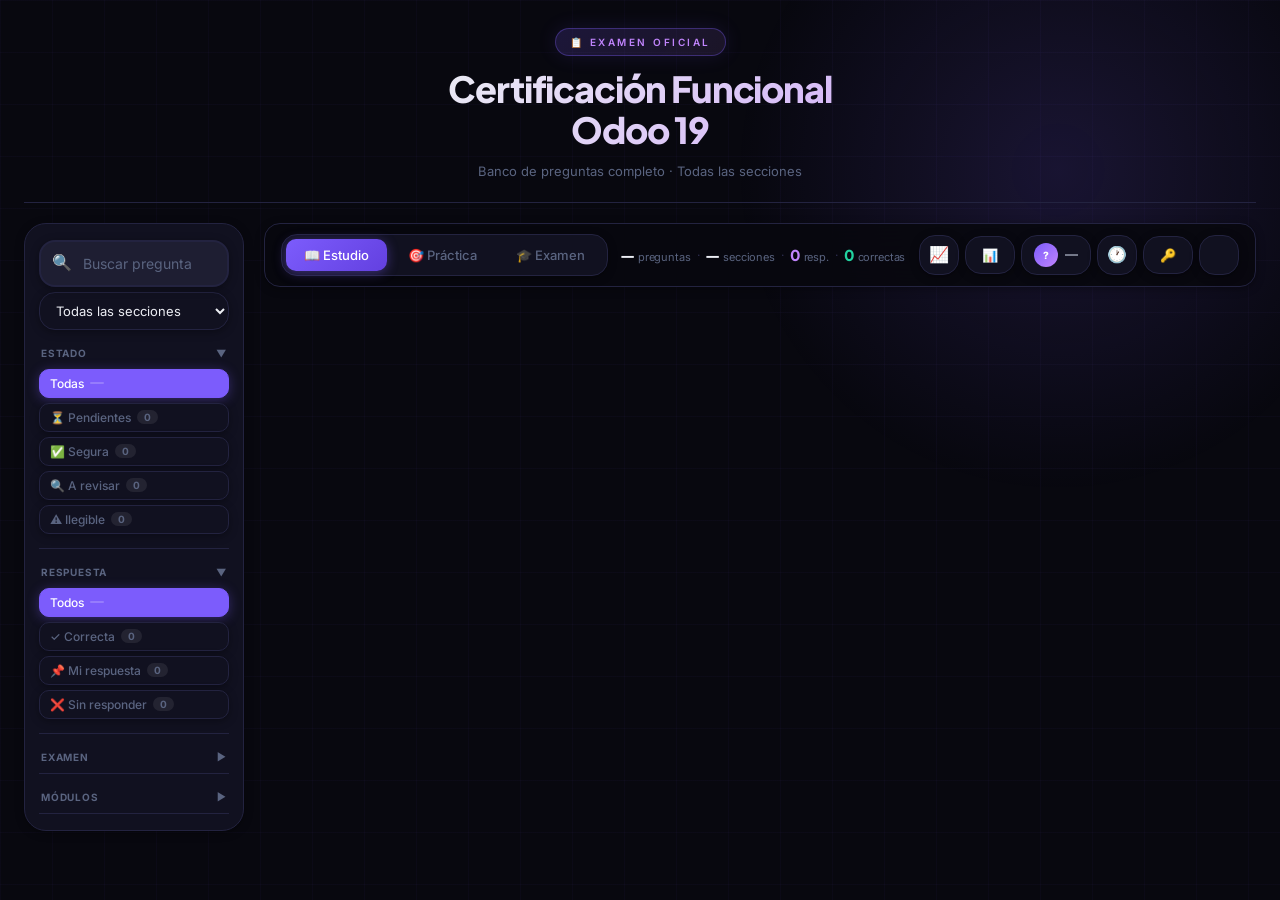
==== index.html @ ee007dc9 "Mejoramos la iconografia" ====
<!DOCTYPE html>
<html lang="es">
<head>
<meta charset="UTF-8">
<meta name="viewport" content="width=device-width, initial-scale=1.0">
<title>Certificación Funcional Odoo 19</title>
<link href="https://fonts.googleapis.com/css2?family=Plus+Jakarta+Sans:ital,wght@0,300;0,400;0,500;0,600;0,700;0,800;1,400&family=Inter:wght@300;400;500;600;700&display=swap" rel="stylesheet">
<link rel="stylesheet" href="style.css">
</head>
<body>
<div class="container">
  <header>
    <div class="badge">📋 Examen Oficial</div>
    <h1>Certificación Funcional<br>Odoo 19</h1>
    <p class="subtitle">Banco de preguntas completo · Todas las secciones</p>
  </header>

  <div class="app-layout">

    <!-- ── SIDEBAR ──────────────────────────────────── -->
    <aside class="sidebar">
      <div class="search-box">
        <span class="icon">🔍</span>
        <input type="text" id="searchInput" placeholder="Buscar pregunta...">
        <button class="search-clear" id="searchClear" onclick="clearSearch()" title="Borrar">✕</button>
      </div>
      <select class="filter-select" id="sectionFilter">
        <option value="">Todas las secciones</option>
      </select>

      <div class="sidebar-section">
        <div class="sidebar-section-header" onclick="toggleSidebarSection(this)">Estado <span class="ss-toggle">▼</span></div>
        <div class="sidebar-section-body">
          <div class="quick-filters" id="quickFilters">
            <button class="qf-btn active" id="qfAll"        onclick="setFlagFilter(null)">Todas <span id="qfAllCount"></span></button>
            <button class="qf-btn sin-rev" id="qfSinRev"   onclick="setFlagFilter('sin-rev')">⏳ Pendientes <span id="qfSinRevCount">0</span></button>
            <button class="qf-btn segura"   id="qfSegura"   onclick="setFlagFilter('segura')">✅ Segura <span id="qfSeguraCount">0</span></button>
            <button class="qf-btn revisar"  id="qfRevisar"  onclick="setFlagFilter('revisar')">🔍 A revisar <span id="qfRevisarCount">0</span></button>
            <button class="qf-btn ilegible" id="qfIlegible" onclick="setFlagFilter('ilegible')">⚠️ Ilegible <span id="qfIlegibleCount">0</span></button>
          </div>
        </div>
      </div>

      <div class="sidebar-section">
        <div class="sidebar-section-header" onclick="toggleSidebarSection(this)">Respuesta <span class="ss-toggle">▼</span></div>
        <div class="sidebar-section-body">
          <div class="quick-filters" id="answerFilters">
            <button class="qf-btn active" id="qfAnsAll"       onclick="setAnswerFilter(null)">Todos <span id="qfAnsAllCount"></span></button>
            <button class="qf-btn correcta" id="qfAnsCorrecta" onclick="setAnswerFilter('has-answer')">✓ Correcta <span id="qfAnsCorrectaCount">0</span></button>
            <button class="qf-btn mi-resp"  id="qfAnsMiResp"  onclick="setAnswerFilter('has-my')">📌 Mi respuesta <span id="qfAnsMiRespCount">0</span></button>
            <button class="qf-btn sin-resp" id="qfAnsSinResp" onclick="setAnswerFilter('sin-resp')">❌ Sin responder <span id="qfAnsSinRespCount">0</span></button>
          </div>
        </div>
      </div>

      <div class="sidebar-section collapsed">
        <div class="sidebar-section-header" onclick="toggleSidebarSection(this)">Examen <span class="ss-toggle">▼</span></div>
        <div class="sidebar-section-body">
          <div class="prueba-filters" id="pruebaFilters"></div>
        </div>
      </div>

      <div class="sidebar-section collapsed">
        <div class="sidebar-section-header" onclick="toggleSidebarSection(this)">Módulos <span class="ss-toggle">▼</span></div>
        <div class="sidebar-section-body">
          <div class="section-tabs" id="sectionTabs"></div>
        </div>
      </div>
    </aside>

    <!-- ── MAIN ──────────────────────────────────────── -->
    <main class="main-content">

      <!-- Topbar: modo + usuario + acciones -->
      <!-- Topbar sticky con stats inline -->
      <div class="main-topbar" id="mainTopbar">
        <div class="topbar-left">
          <div class="mode-toggle">
            <button class="mode-btn active" onclick="setMode('study')"    id="btnStudy">📖 Estudio</button>
            <button class="mode-btn"        onclick="setMode('practice')" id="btnPractice">🎯 Práctica</button>
            <button class="mode-btn"        onclick="setMode('exam')"     id="btnExam">🎓 Examen</button>
          </div>
          <button class="shuffle-btn" id="shuffleBtn" onclick="toggleShuffle()" title="Barajar preguntas" style="display:none">🔀</button>
          <div class="topbar-stats">
            <span class="ts-item"><span class="ts-num" id="totalCount">—</span><span class="ts-lbl">preguntas</span></span>
            <span class="ts-sep">·</span>
            <span class="ts-item"><span class="ts-num" id="sectionCount">—</span><span class="ts-lbl">secciones</span></span>
            <span class="ts-sep">·</span>
            <span class="ts-item"><span class="ts-num" id="answeredCount" style="color:var(--accent2)">0</span><span class="ts-lbl">resp.</span></span>
            <span class="ts-sep">·</span>
            <span class="ts-item"><span class="ts-num" id="correctCount" style="color:var(--green)">0</span><span class="ts-lbl">correctas</span></span>
          </div>
        </div>
        <div class="topbar-actions">
          <button class="progress-btn" id="progressBtn" onclick="openProgress()" title="Mi progreso">📈</button>
          <button class="results-btn" id="resultsBtn" onclick="toggleResults()">📊</button>
          <div class="user-badge" id="userBadge" onclick="showUserMenu()" title="Tu perfil">
            <span class="user-avatar" id="userAvatar">?</span>
            <span class="user-name"  id="userNameEl">—</span>
          </div>
          <button class="activity-btn" id="activityBtn" onclick="openActivity()" title="Historial de actividad">🕐</button>
          <button class="auditor-btn" id="auditorBtn" onclick="toggleAuditor()">🔑</button>
          <button class="theme-btn" id="themeBtn" onclick="toggleTheme()" title="Tema"></button>
        </div>
      </div>

      <!-- EXAM SETUP -->
      <div class="exam-setup" id="examSetup" style="display:none">
        <div class="exam-setup-icon">🎓</div>
        <h3>Simulacro de Examen</h3>
        <p>90 minutos · preguntas aleatorias · sin ver respuestas hasta el final</p>
        <div class="exam-setup-row">
          <label>Examen a simular:</label>
          <select id="examPruebaSelect" class="form-input" style="max-width:200px">
            <option value="">Todas las preguntas</option>
            <option value="prueba1">Prueba 1</option>
            <option value="prueba2">Prueba 2</option>
            <option value="prueba3">Prueba 3</option>
          </select>
        </div>
        <div class="exam-setup-count" id="examQCount"></div>
        <div class="exam-setup-actions">
          <button class="modal-btn confirm" onclick="startExam()">▶ Comenzar examen</button>
          <button class="modal-btn cancel"  onclick="setMode('study')">Cancelar</button>
        </div>
      </div>

      <!-- EXAM TIMER -->
      <div class="exam-timer-bar" id="examTimerBar" style="display:none">
        <div class="timer-info">
          <span class="timer-icon">⏱</span>
          <span class="timer-display" id="timerDisplay">90:00</span>
          <span class="timer-label">restantes</span>
        </div>
        <span class="exam-progress-info" id="examProgressInfo">0/0 respondidas</span>
        <div class="timer-progress-wrap"><div class="timer-progress-fill" id="timerFill"></div></div>
        <button class="exam-submit-btn" onclick="confirmSubmitExam()">Entregar examen ✓</button>
      </div>

      <!-- EXAM RESULTS OVERLAY -->
      <div class="modal-overlay" id="examResultsOverlay" onclick="closeExamResults()">
        <div class="modal exam-results-modal" onclick="event.stopPropagation()">
          <div id="examResultsContent"></div>
        </div>
      </div>

      <!-- SECTION STATS (after practice/exam) -->
      <div class="section-stats-panel" id="sectionStatsPanel" style="display:none">
        <h4>📊 Rendimiento por sección</h4>
        <div id="sectionStatsBody"></div>
      </div>

      <!-- PROGRESS MODAL -->
      <div class="modal-overlay" id="progressOverlay" onclick="closeProgress()">
        <div class="modal activity-modal" onclick="event.stopPropagation()">
          <div class="activity-header">
            <h3>📈 Mi progreso</h3>
            <button class="modal-btn cancel" style="flex:0;padding:8px 14px" onclick="closeProgress()">✕</button>
          </div>
          <div id="progressList" class="activity-list"></div>
        </div>
      </div>


      <div class="progress-bar" id="progressBar" style="display:none">
        <div class="progress-fill" id="progressFill"></div>
      </div>

      <div class="score-panel" id="scorePanel">
        <div class="score-big" id="scoreBig">0%</div>
        <div style="color: var(--muted); margin-top: 8px; font-size: 14px" id="scoreText"></div>
      </div>

  <!-- Modal editar / crear pregunta -->
  <div class="modal-overlay" id="qModalOverlay">
    <div class="modal q-modal" onclick="event.stopPropagation()">
      <h3 id="qModalTitle">Editar pregunta</h3>

      <label class="form-label">Sección</label>
      <input list="sectionList" id="qSection" class="form-input" placeholder="Ej. Ventas">
      <datalist id="sectionList"></datalist>

      <label class="form-label">Pregunta</label>
      <textarea id="qQuestion" class="form-textarea" rows="3" placeholder="Escribe la pregunta..."></textarea>

      <label class="form-label">Opción A</label>
      <textarea id="qOptA" class="form-textarea" rows="2" placeholder="Opción A..."></textarea>

      <label class="form-label">Opción B</label>
      <textarea id="qOptB" class="form-textarea" rows="2" placeholder="Opción B..."></textarea>

      <label class="form-label">Opción C</label>
      <textarea id="qOptC" class="form-textarea" rows="2" placeholder="Opción C..."></textarea>

      <label class="form-label">Respuesta correcta</label>
      <div class="answer-radio">
        <label class="radio-opt"><input type="radio" name="qAnswer" value=""> Ninguna</label>
        <label class="radio-opt"><input type="radio" name="qAnswer" value="A"> A</label>
        <label class="radio-opt"><input type="radio" name="qAnswer" value="B"> B</label>
        <label class="radio-opt"><input type="radio" name="qAnswer" value="C"> C</label>
      </div>

      <label class="form-label">Mi respuesta en el examen</label>
      <div class="answer-radio">
        <label class="radio-opt"><input type="radio" name="qMyAnswer" value=""> Ninguna</label>
        <label class="radio-opt my-answer-opt"><input type="radio" name="qMyAnswer" value="A"> A</label>
        <label class="radio-opt my-answer-opt"><input type="radio" name="qMyAnswer" value="B"> B</label>
        <label class="radio-opt my-answer-opt"><input type="radio" name="qMyAnswer" value="C"> C</label>
      </div>

      <label class="form-label">Examen</label>
      <div class="answer-radio">
        <label class="radio-opt"><input type="radio" name="qPrueba" value=""> Sin asignar</label>
        <label class="radio-opt prueba-opt"><input type="radio" name="qPrueba" value="prueba1"> Prueba 1</label>
        <label class="radio-opt prueba-opt"><input type="radio" name="qPrueba" value="prueba2"> Prueba 2</label>
        <label class="radio-opt prueba-opt"><input type="radio" name="qPrueba" value="prueba3"> Prueba 3</label>
      </div>

      <div class="modal-actions" style="margin-top:20px">
        <button class="modal-btn delete" id="qDeleteBtn" onclick="deleteQuestion()">🗑 Eliminar</button>
        <button class="modal-btn cancel" onclick="closeQModal()">Cancelar</button>
        <button class="modal-btn confirm" onclick="saveQuestion()">Guardar</button>
      </div>
      <p class="modal-error" id="qModalError"></p>
    </div>
  </div>

  <!-- Modal login de usuario -->
  <div class="modal-overlay" id="loginOverlay">
    <div class="modal" onclick="event.stopPropagation()">
      <h3>👋 ¿Quién eres?</h3>
      <p>Ingresa tu nombre para identificar tus cambios y ver el historial de actividad.</p>
      <input type="text" id="loginName" placeholder="Tu nombre completo..." maxlength="40"
             onkeydown="if(event.key==='Enter') doLogin()">
      <div class="modal-actions">
        <button class="modal-btn confirm" onclick="doLogin()">Entrar</button>
      </div>
      <p class="modal-error" id="loginError"></p>
    </div>
  </div>

  <!-- Modal actividad -->
  <div class="modal-overlay" id="activityOverlay" onclick="closeActivity()">
    <div class="modal activity-modal" onclick="event.stopPropagation()">
      <div class="activity-header">
        <h3>📋 Historial de actividad</h3>
        <button class="modal-btn cancel" style="flex:0;padding:8px 14px" onclick="closeActivity()">✕</button>
      </div>
      <div id="activityList" class="activity-list">
        <div class="empty"><div class="emoji">⏳</div><p>Cargando...</p></div>
      </div>
    </div>
  </div>

  <!-- Modal auditor -->
  <div class="modal-overlay" id="modalOverlay" onclick="closeModal()">
    <div class="modal" onclick="event.stopPropagation()">
      <h3>Modo Auditor</h3>
      <p id="auditorModalMsg">Ingresa la contraseña para acceder al modo auditor.</p>
      <input type="password" id="auditorPass" placeholder="Contraseña" onkeydown="if(event.key==='Enter') checkPass()">
      <div class="modal-actions">
        <button class="modal-btn cancel" onclick="closeModal()">Cancelar</button>
        <button class="modal-btn confirm" onclick="checkPass()">Entrar</button>
      </div>
      <p class="modal-error" id="modalError"></p>
    </div>
  </div>

  <!-- Panel de resultados del examen -->
  <div class="results-panel" id="resultsPanel" style="display:none">
    <div class="results-tabs">
      <button class="results-tab active" id="rtab1" onclick="switchResultTab(1)">📊 Prueba 1</button>
      <button class="results-tab"        id="rtab2" onclick="switchResultTab(2)">📊 Prueba 2</button>
      <button class="results-tab"        id="rtab3" onclick="switchResultTab(3)">📊 Prueba 3</button>
    </div>
    <div class="results-img-wrap" id="rimg1">
      <img src="prueba1.jpeg" alt="Resultados Prueba 1">
    </div>
    <div class="results-img-wrap" id="rimg2" style="display:none">
      <img src="prueba2.png" alt="Resultados Prueba 2">
    </div>
    <div class="results-img-wrap" id="rimg3" style="display:none">
      <img src="prueba3.png" alt="Resultados Prueba 3">
    </div>
  </div>

      <div class="result-count" id="resultCount"></div>
      <div class="questions-list" id="questionsList"></div>

    </main>
  </div><!-- /app-layout -->
</div><!-- /container -->

<button class="fab" id="fabNew" onclick="openQuestionModal()" title="Nueva pregunta">＋</button>
<button class="back-to-top" id="backToTop" onclick="window.scrollTo({top:0,behavior:'smooth'})" title="Volver arriba">↑</button>

<script src="https://cdn.jsdelivr.net/npm/@supabase/supabase-js@2"></script>
<script>
const SUPABASE_URL = 'https://zenxdjuknwwdfbmbdsjg.supabase.co';
const SUPABASE_KEY = 'sb_publishable_rYyf2FSuhy9vaPV0k7eNoA_cxSlen2m';
const { createClient } = supabase;
const db = createClient(SUPABASE_URL, SUPABASE_KEY);

const AUDITOR_PASS = 'odoo2025';

// ─── USUARIO ─────────────────────────────────────────────────────────────────
let currentUser = localStorage.getItem('odoo_user') || null;

function getInitials(name) {
  return (name || '?').split(' ').slice(0,2).map(w => w[0]).join('').toUpperCase();
}

function timeAgo(iso) {
  if (!iso) return '';
  const diff = Date.now() - new Date(iso);
  if (diff < 60000)    return 'ahora mismo';
  if (diff < 3600000)  return `hace ${Math.floor(diff/60000)}m`;
  if (diff < 86400000) return `hace ${Math.floor(diff/3600000)}h`;
  return new Date(iso).toLocaleDateString('es-MX', { day:'numeric', month:'short', hour:'2-digit', minute:'2-digit' });
}

function updateUserUI() {
  if (!currentUser) return;
  document.getElementById('userAvatar').textContent = getInitials(currentUser);
  document.getElementById('userNameEl').textContent = currentUser.split(' ')[0];
}

function doLogin() {
  const val = document.getElementById('loginName').value.trim();
  if (!val) { document.getElementById('loginError').textContent = 'Escribe tu nombre.'; return; }
  currentUser = val;
  localStorage.setItem('odoo_user', val);
  document.getElementById('loginOverlay').classList.remove('visible');
  updateUserUI();
}

function showUserMenu() {
  if (!confirm(`Usuario actual: ${currentUser}\n\n¿Cambiar de usuario?`)) return;
  localStorage.removeItem('odoo_user');
  currentUser = null;
  document.getElementById('userAvatar').textContent = '?';
  document.getElementById('userNameEl').textContent = '—';
  document.getElementById('loginName').value = '';
  document.getElementById('loginError').textContent = '';
  document.getElementById('loginOverlay').classList.add('visible');
  setTimeout(() => document.getElementById('loginName').focus(), 100);
}

async function logActivity(questionId, action, details) {
  if (!currentUser) return;
  await db.from('activity_log').insert({
    user_name:   currentUser,
    question_id: questionId || null,
    action,
    details
  });
  // Actualizar modified_by en la pregunta
  if (questionId) {
    const now = new Date().toISOString();
    await db.from('preguntas').update({ modified_by: currentUser, modified_at: now }).eq('id', questionId);
    const q = questions.find(q => q.id === questionId);
    if (q) { q.modified_by = currentUser; q.modified_at = now; }
  }
}

async function openActivity() {
  document.getElementById('activityOverlay').classList.add('visible');
  const list = document.getElementById('activityList');
  list.innerHTML = '<div class="empty"><div class="emoji">⏳</div><p>Cargando...</p></div>';
  console.log('[openActivity] Consultando activity_log...');
  const { data, error } = await db.from('activity_log')
    .select('*, preguntas(question)')
    .order('created_at', { ascending: false })
    .limit(80);
  if (error) {
    console.error('[openActivity] Error de Supabase:', error);
    list.innerHTML = `<div class="empty"><div class="emoji">⚠️</div><p>Error al cargar: ${error.message}</p></div>`;
    return;
  }
  if (!data?.length) {
    list.innerHTML = '<div class="empty"><div class="emoji">📭</div><p>Sin actividad registrada.</p></div>';
    return;
  }
  list.innerHTML = data.map(r => `
    <div class="activity-item">
      <span class="act-avatar">${getInitials(r.user_name)}</span>
      <div class="act-body">
        <div class="act-top">
          <strong>${r.user_name}</strong>
          <span class="act-action">${r.action}</span>
          <span class="act-time">${timeAgo(r.created_at)}</span>
        </div>
        ${r.details ? `<div class="act-detail">${r.details}</div>` : ''}
        ${r.preguntas?.question ? `<div class="act-question">${r.preguntas.question.substring(0,80)}…</div>` : ''}
      </div>
    </div>
  `).join('');
}

function closeActivity() {
  document.getElementById('activityOverlay').classList.remove('visible');
}

(function initTheme() {
  const saved     = localStorage.getItem('odoo_theme');
  const preferred = window.matchMedia('(prefers-color-scheme: dark)').matches ? 'dark' : 'light';
  const theme     = saved || preferred;
  document.documentElement.setAttribute('data-theme', theme);
  document.getElementById('themeBtn').textContent = theme === 'dark' ? '☀️' : '🌙';
})();

// Mostrar login si no hay usuario guardado
if (!currentUser) {
  document.getElementById('loginOverlay').classList.add('visible');
  setTimeout(() => document.getElementById('loginName').focus(), 300);
} else {
  updateUserUI();
}

// Seguir cambios del sistema solo si el usuario no ha elegido manualmente
window.matchMedia('(prefers-color-scheme: dark)').addEventListener('change', e => {
  if (localStorage.getItem('odoo_theme')) return;
  const theme = e.matches ? 'dark' : 'light';
  document.documentElement.setAttribute('data-theme', theme);
  document.getElementById('themeBtn').textContent = theme === 'dark' ? '☀️' : '🌙';
});

// Scroll listener para botón arriba + sticky shadow
window.addEventListener('scroll', () => {
  const y = window.scrollY;
  document.getElementById('backToTop').classList.toggle('visible', y > 350);
}, { passive: true });

function toggleResults() {
  const panel = document.getElementById('resultsPanel');
  const btn   = document.getElementById('resultsBtn');
  const open  = panel.style.display === 'none';
  panel.style.display = open ? 'block' : 'none';
  btn.classList.toggle('active', open);
}

function switchResultTab(n) {
  [1,2,3].forEach(i => {
    const img = document.getElementById(`rimg${i}`);
    const tab = document.getElementById(`rtab${i}`);
    if (img) img.style.display = i === n ? 'block' : 'none';
    if (tab) tab.classList.toggle('active', i === n);
  });
}

function toggleTheme() {
  const current = document.documentElement.getAttribute('data-theme');
  const next = current === 'dark' ? 'light' : 'dark';
  document.documentElement.setAttribute('data-theme', next);
  document.getElementById('themeBtn').textContent = next === 'dark' ? '☀️' : '🌙';
  localStorage.setItem('odoo_theme', next);
}

let questions = [];
let mode = 'study';
let activeSection = 'all';
let searchTerm = '';
let answered    = {};
let revealed    = {};
let expandedIds  = new Set();
let dragSrcId    = null;
let pendingEditId = null;

// ── SHUFFLE ──────────────────────────────────────────
let shuffleEnabled = false;
let shuffledIds    = []; // question ids in shuffled order

function shuffle(arr) { return [...arr].sort(() => Math.random() - 0.5); }

function toggleShuffle() {
  shuffleEnabled = !shuffleEnabled;
  document.getElementById('shuffleBtn').classList.toggle('active', shuffleEnabled);
  if (shuffleEnabled) shuffledIds = shuffle(questions.map(q => q.id));
  render();
}

// ── EXAM ─────────────────────────────────────────────
let examTimer      = null;
let examSecsLeft   = 0;
let examTotalSecs  = 0;
let examSubmitted  = false;
let examStartTs    = null;
let examFlagged    = new Set(); // global indices marcados para revisión

function updateExamSetupCount() {
  const prueba = document.getElementById('examPruebaSelect').value;
  const base = prueba ? questions.filter(q => q.prueba === prueba) : questions;
  const count = base.filter(q => q.answer).length;
  document.getElementById('examQCount').textContent = `${count} preguntas`;
}

function startExam() {
  examSubmitted = false;
  const prueba  = document.getElementById('examPruebaSelect').value;
  shuffleEnabled = true;
  const base = prueba ? questions.filter(q => q.prueba === prueba) : questions;
  const pool = base.filter(q => q.answer);
  shuffledIds = shuffle(pool.map(q => q.id));
  examSecsLeft  = 90 * 60;
  examTotalSecs = 90 * 60;
  examStartTs   = Date.now();
  answered = {}; revealed = {}; examFlagged = new Set();
  document.getElementById('examSetup').style.display   = 'none';
  document.getElementById('examTimerBar').style.display = 'flex';
  document.getElementById('sectionStatsPanel').style.display = 'none';
  startTimer();
  render();
}

function toggleExamFlag(globalIdx) {
  if (examFlagged.has(globalIdx)) examFlagged.delete(globalIdx);
  else examFlagged.add(globalIdx);
  // Actualiza solo el botón sin re-renderizar todo
  const card = document.querySelector(`.q-card[data-qid="${questions[globalIdx].id}"]`);
  if (card) {
    const btn = card.querySelector('.exam-flag-btn');
    if (btn) btn.classList.toggle('flagged', examFlagged.has(globalIdx));
  }
  updateExamProgress();
}

function updateExamProgress() {
  const filtered = getFiltered();
  const total = filtered.length;
  const respondidas = filtered.filter((q, fi) => answered[questions.indexOf(q)] !== undefined).length;
  const marcadas = filtered.filter((q) => examFlagged.has(questions.indexOf(q))).length;
  const el = document.getElementById('examProgressInfo');
  if (el) el.textContent = `${respondidas}/${total} respondidas${marcadas > 0 ? ` · ${marcadas} marcadas` : ''}`;
}

function startTimer() {
  clearInterval(examTimer);
  updateTimerDisplay();
  examTimer = setInterval(() => {
    examSecsLeft--;
    updateTimerDisplay();
    if (examSecsLeft <= 0) { clearInterval(examTimer); submitExam(); }
  }, 1000);
}

function updateTimerDisplay() {
  const m = Math.floor(examSecsLeft / 60).toString().padStart(2, '0');
  const s = (examSecsLeft % 60).toString().padStart(2, '0');
  const el = document.getElementById('timerDisplay');
  if (el) {
    el.textContent = `${m}:${s}`;
    el.classList.toggle('timer-warning', examSecsLeft < 600);
    el.classList.toggle('timer-danger',  examSecsLeft < 180);
  }
  const pct = (examSecsLeft / examTotalSecs) * 100;
  const fill = document.getElementById('timerFill');
  if (fill) fill.style.width = pct + '%';
}

function confirmSubmitExam() {
  const filtered = getFiltered();
  const total = filtered.length;
  const respondidas = filtered.filter((q) => answered[questions.indexOf(q)] !== undefined).length;
  const sinResponder = total - respondidas;
  const marcadas = filtered.filter((q) => examFlagged.has(questions.indexOf(q))).length;

  let msg = `¿Entregar el examen?`;
  if (sinResponder > 0) msg += `\n\n⚠️ Tienes ${sinResponder} pregunta${sinResponder > 1 ? 's' : ''} sin responder.`;
  if (marcadas > 0) msg += `\n🚩 Tienes ${marcadas} marcada${marcadas > 1 ? 's' : ''} para revisión.`;

  if (confirm(msg)) submitExam();
}

function submitExam() {
  clearInterval(examTimer);
  examSubmitted = true;
  document.getElementById('examTimerBar').style.display = 'none';
  const duration = Math.round((Date.now() - examStartTs) / 1000);
  saveSession('exam',
    document.getElementById('examPruebaSelect').value || 'all',
    duration);
  showExamResults(duration);
}

function showExamResults(duration) {
  const filtered = getFiltered();
  const total = filtered.length;
  const correct = filtered.filter((q) => answered[questions.indexOf(q)] === true).length;
  const wrong = filtered.filter((q) => answered[questions.indexOf(q)] === false).length;
  const skipped = total - correct - wrong;
  const pct = total ? Math.round((correct / total) * 100) : 0;
  const passed = pct >= 70;
  const mins = Math.floor(duration / 60);
  const secs = duration % 60;
  const marcadas = filtered.filter((q) => examFlagged.has(questions.indexOf(q))).length;

  const stats = getSectionStats();
  const sectionRows = Object.entries(stats)
    .sort((a, b) => (b[1].correct / b[1].total) - (a[1].correct / a[1].total))
    .map(([sec, v]) => {
      const p = Math.round((v.correct / v.total) * 100);
      const cls = p >= 70 ? 'good' : p >= 50 ? 'ok' : 'bad';
      return `<div class="ss-row">
        <span class="ss-section">${sec}</span>
        <div class="ss-bar-wrap"><div class="ss-bar ${cls}" style="width:${p}%"></div></div>
        <span class="ss-score ${cls}">${v.correct}/${v.total}</span>
        <span class="ss-pct ${cls}">${p}%</span>
      </div>`;
    }).join('');

  document.getElementById('examResultsContent').innerHTML = `
    <div class="er-header">
      <div class="er-icon">${passed ? '🏆' : '📋'}</div>
      <div class="er-score ${passed ? 'good' : pct >= 50 ? 'ok' : 'bad'}">${pct}%</div>
      <div class="er-verdict ${passed ? 'good' : 'bad'}">${passed ? '✅ Aprobado' : '❌ No aprobado'}</div>
      <div class="er-subtitle">Puntaje mínimo para aprobar: 70%</div>
    </div>
    <div class="er-stats">
      <div class="er-stat good">
        <div class="er-stat-num">${correct}</div>
        <div class="er-stat-label">Correctas</div>
      </div>
      <div class="er-stat bad">
        <div class="er-stat-num">${wrong}</div>
        <div class="er-stat-label">Incorrectas</div>
      </div>
      <div class="er-stat muted">
        <div class="er-stat-num">${skipped}</div>
        <div class="er-stat-label">Sin responder</div>
      </div>
      ${marcadas > 0 ? `<div class="er-stat flagged">
        <div class="er-stat-num">${marcadas}</div>
        <div class="er-stat-label">Marcadas</div>
      </div>` : ''}
    </div>
    <div class="er-time">⏱ Tiempo: ${mins}m ${secs.toString().padStart(2,'0')}s de 90:00</div>
    <div class="er-sections">
      <div class="er-sections-title">Rendimiento por sección</div>
      <div class="er-sections-body">${sectionRows}</div>
    </div>
    <div class="er-actions">
      <button class="modal-btn confirm" onclick="closeExamResults()">Ver respuestas</button>
      <button class="modal-btn cancel" onclick="closeExamResults(); setMode('study')">Volver al estudio</button>
    </div>`;

  document.getElementById('examResultsOverlay').classList.add('visible');
}

function closeExamResults() {
  document.getElementById('examResultsOverlay').classList.remove('visible');
  renderSectionStats();
  render();
}

// ── SECTION STATS ────────────────────────────────────
function getSectionStats() {
  const filtered = getFiltered();
  const bySection = {};
  filtered.forEach((q, fi) => {
    const gi = questions.indexOf(q);
    if (!bySection[q.section]) bySection[q.section] = { total: 0, correct: 0 };
    bySection[q.section].total++;
    if (answered[gi] === true) bySection[q.section].correct++;
  });
  return bySection;
}

function renderSectionStats() {
  const stats  = getSectionStats();
  const panel  = document.getElementById('sectionStatsPanel');
  const body   = document.getElementById('sectionStatsBody');
  const total  = Object.values(stats).reduce((s,v) => s + v.total, 0);
  const correct = Object.values(stats).reduce((s,v) => s + v.correct, 0);
  if (total === 0) { panel.style.display = 'none'; return; }

  const rows = Object.entries(stats)
    .sort((a, b) => (b[1].correct / b[1].total) - (a[1].correct / a[1].total))
    .map(([sec, v]) => {
      const pct = Math.round((v.correct / v.total) * 100);
      const cls = pct >= 70 ? 'good' : pct >= 50 ? 'ok' : 'bad';
      return `<div class="ss-row">
        <span class="ss-section">${sec}</span>
        <div class="ss-bar-wrap"><div class="ss-bar ${cls}" style="width:${pct}%"></div></div>
        <span class="ss-score ${cls}">${v.correct}/${v.total}</span>
        <span class="ss-pct ${cls}">${pct}%</span>
      </div>`;
    }).join('');

  body.innerHTML = rows;
  panel.style.display = 'block';
}

// ── SAVE SESSION ─────────────────────────────────────
async function saveSession(sessionMode, prueba, duration) {
  if (!currentUser) {
    console.warn('[saveSession] No hay usuario logueado — sesión no guardada.');
    return;
  }
  const filtered = getFiltered();
  const total   = filtered.length;
  const correct = Object.values(answered).filter(Boolean).length;
  const pct     = total ? Math.round((correct / total) * 100) : 0;
  const stats   = getSectionStats();
  const section_scores = Object.fromEntries(
    Object.entries(stats).map(([k, v]) => [k, { c: v.correct, t: v.total }])
  );
  console.log('[saveSession] Guardando sesión:', { sessionMode, prueba, total, correct, pct, duration });
  const { error } = await db.from('practice_sessions').insert({
    user_name: currentUser, mode: sessionMode,
    prueba: prueba || null, total_questions: total,
    correct_answers: correct, score_pct: pct,
    section_scores, duration_seconds: duration
  });
  if (error) {
    console.error('[saveSession] Error al guardar en Supabase:', error);
    showToast(`⚠️ No se pudo guardar la sesión: ${error.message}`);
  } else {
    console.log('[saveSession] Sesión guardada correctamente.');
    showToast('✅ Sesión guardada en tu progreso');
  }
}

async function openProgress() {
  document.getElementById('progressOverlay').classList.add('visible');
  const list = document.getElementById('progressList');
  list.innerHTML = '<div class="empty"><div class="emoji">⏳</div><p>Cargando...</p></div>';
  if (!currentUser) {
    list.innerHTML = '<div class="empty"><div class="emoji">👤</div><p>Inicia sesión con tu nombre para ver tu progreso.</p></div>';
    return;
  }
  console.log('[openProgress] Consultando sesiones para:', currentUser);
  const { data, error } = await db.from('practice_sessions')
    .select('*')
    .eq('user_name', currentUser)
    .order('created_at', { ascending: false })
    .limit(20);
  if (error) {
    console.error('[openProgress] Error de Supabase:', error);
    list.innerHTML = `<div class="empty"><div class="emoji">⚠️</div><p>Error al cargar: ${error.message}</p></div>`;
    return;
  }
  if (!data?.length) {
    list.innerHTML = '<div class="empty"><div class="emoji">🏁</div><p>Aún no tienes sesiones guardadas.<br>Completa un modo Práctica o Examen.</p></div>';
    return;
  }
  list.innerHTML = data.map(r => {
    const icon = r.mode === 'exam' ? '🎓' : '🎯';
    const cls  = r.score_pct >= 70 ? 'good' : r.score_pct >= 50 ? 'ok' : 'bad';
    const d    = new Date(r.created_at);
    const date = d.toLocaleDateString('es-MX', { day:'numeric', month:'short', year:'numeric' });
    const time = d.toLocaleTimeString('es-MX', { hour:'2-digit', minute:'2-digit' });
    return `<div class="activity-item">
      <span class="act-avatar" style="font-size:16px">${icon}</span>
      <div class="act-body">
        <div class="act-top">
          <strong>${r.mode === 'exam' ? 'Examen' : 'Práctica'}</strong>
          ${r.prueba ? `<span class="prueba-tag ${r.prueba}">${r.prueba.replace('prueba','P')}</span>` : ''}
          <span class="score-badge ${cls}">${r.score_pct}%</span>
          <span class="act-time">${date} ${time}</span>
        </div>
        <div class="act-detail">${r.correct_answers}/${r.total_questions} correctas · ${Math.round((r.duration_seconds||0)/60)} min</div>
      </div>
    </div>`;
  }).join('');
}

function closeProgress() {
  document.getElementById('progressOverlay').classList.remove('visible');
}

// ── KEYBOARD SHORTCUTS ────────────────────────────────
let auditorMode = false;
let flagFilter   = null;
let answerFilter = null;
let pruebaFilter = null;

function clearSearch() {
  const input = document.getElementById('searchInput');
  input.value = '';
  searchTerm = '';
  document.getElementById('searchClear').classList.remove('visible');
  input.focus();
  render();
}

function setPruebaFilter(val) {
  pruebaFilter = val;
  document.querySelectorAll('.pf-btn').forEach(b => b.classList.remove('active'));
  const id = val ? `pfBtn_${val}` : 'pfAll';
  const el = document.getElementById(id);
  if (el) el.classList.add('active');
  render();
}

function buildPruebaFilters() {
  const pruebas = [...new Set(questions.map(q => q.prueba).filter(Boolean))].sort();
  const container = document.getElementById('pruebaFilters');
  container.innerHTML = '';

  const allBtn = document.createElement('button');
  allBtn.className = 'pf-btn active'; allBtn.id = 'pfAll';
  allBtn.textContent = '📋 Todas';
  allBtn.onclick = () => setPruebaFilter(null);
  container.appendChild(allBtn);

  if (pruebas.length > 1) {
    const conBtn = document.createElement('button');
    conBtn.className = 'pf-btn con-prueba'; conBtn.id = 'pfBtn_con';
    conBtn.innerHTML = `Con prueba <span id="pfCount_con">0</span>`;
    conBtn.onclick = () => setPruebaFilter('con');
    container.appendChild(conBtn);
  }

  pruebas.forEach(p => {
    const label = p.replace('prueba', 'Prueba ');
    const btn = document.createElement('button');
    btn.className = `pf-btn`; btn.id = `pfBtn_${p}`;
    btn.innerHTML = `${label} <span id="pfCount_${p}">0</span>`;
    btn.onclick = () => setPruebaFilter(p);
    container.appendChild(btn);
  });

  const sinBtn = document.createElement('button');
  sinBtn.className = 'pf-btn sin'; sinBtn.id = 'pfBtn_sin';
  sinBtn.innerHTML = 'Sin asignar <span id="pfCount_sin">0</span>';
  sinBtn.onclick = () => setPruebaFilter('sin');
  container.appendChild(sinBtn);
}

async function setMyAnswer(questionId, key, e) {
  e.stopPropagation();
  const q = questions.find(q => q.id === questionId);
  if (!q) return;
  const newVal = q.my_answer === key ? null : key;
  const { error } = await db.from('preguntas').update({ my_answer: newVal }).eq('id', questionId);
  if (error) { console.error(error); return; }
  q.my_answer = newVal;
  logActivity(questionId, newVal ? `Marcó su respuesta: ${newVal}` : 'Quitó su respuesta', q.question?.substring(0,60));
  render();
}

function editSection(qId, spanEl) {
  const q = questions.find(q => q.id === qId);
  if (!q) return;

  const input = document.createElement('input');
  input.type = 'text';
  input.value = q.section;
  input.className = 'section-inline-input';
  input.setAttribute('list', 'sectionList');

  spanEl.replaceWith(input);
  input.focus();
  input.select();

  async function save() {
    const newVal = input.value.trim();
    if (newVal && newVal !== q.section) {
      const { error } = await db.from('preguntas').update({ section: newVal }).eq('id', qId);
      if (!error) {
        q.section = newVal;
        const dl = document.getElementById('sectionList');
        if (![...dl.options].some(o => o.value === newVal)) {
          const opt = document.createElement('option'); opt.value = newVal;
          dl.appendChild(opt);
        }
      }
    }
    render();
  }

  input.addEventListener('blur', save);
  input.addEventListener('keydown', e => {
    if (e.key === 'Enter') { e.preventDefault(); input.blur(); }
    if (e.key === 'Escape') { input.value = q.section; input.blur(); }
  });
}

async function setPrueba(qId, prueba, e) {
  e.stopPropagation();
  const q = questions.find(q => q.id === qId);
  if (!q) return;
  const newVal = q.prueba === prueba ? null : prueba;
  const { error } = await db.from('preguntas').update({ prueba: newVal }).eq('id', qId);
  if (error) { console.error(error); return; }
  q.prueba = newVal;
  render();
}

function getQFlags(q) {
  return new Set(q.status ? q.status.split('|') : []);
}

async function setFlag(qId, flag, e) {
  e.stopPropagation();
  const q = questions.find(q => q.id === qId);
  if (!q) return;
  const flags = getQFlags(q);
  const adding = !flags.has(flag);
  if (!adding) { flags.delete(flag); } else {
    if (flag === 'segura')  flags.delete('revisar');
    if (flag === 'revisar') flags.delete('segura');
    flags.add(flag);
  }
  const newStatus = flags.size ? [...flags].join('|') : null;
  const { error } = await db.from('preguntas').update({ status: newStatus }).eq('id', qId);
  if (error) { console.error(error); return; }
  q.status = newStatus;
  const labels = { segura:'✅ Confirmada', revisar:'❓ Dudosa', ilegible:'✏️ Por corregir' };
  logActivity(qId, adding ? `Marcó como ${labels[flag]}` : `Quitó ${labels[flag]}`, q.question?.substring(0,60));
  render();
}

function setFlagFilter(val) {
  flagFilter = val;
  document.querySelectorAll('.qf-btn').forEach(b => b.classList.remove('active'));
  const map = { null: 'qfAll', 'sin-rev': 'qfSinRev', segura: 'qfSegura', revisar: 'qfRevisar', ilegible: 'qfIlegible' };
  document.getElementById(map[val] ?? 'qfAll').classList.add('active');
  render();
}

function setAnswerFilter(val) {
  answerFilter = val;
  document.querySelectorAll('#answerFilters .qf-btn').forEach(b => b.classList.remove('active'));
  const map = { null: 'qfAnsAll', 'has-answer': 'qfAnsCorrecta', 'has-my': 'qfAnsMiResp', 'sin-resp': 'qfAnsSinResp' };
  document.getElementById(map[val] ?? 'qfAnsAll').classList.add('active');
  render();
}

function toggleSidebarSection(headerEl) {
  headerEl.closest('.sidebar-section').classList.toggle('collapsed');
}

function setAuditorUI(active) {
  auditorMode = active;
  const btn = document.getElementById('auditorBtn');
  btn.classList.toggle('active', active);
  btn.textContent = active ? '🚪 Salir auditor' : '🔑 Auditor';
  document.getElementById('fabNew').classList.toggle('visible', active);
  localStorage.setItem('odoo_auditor', active ? '1' : '0');
}

function handleEditClick(qId) {
  if (auditorMode) {
    openQuestionModal(questions.find(q => q.id === qId));
  } else {
    pendingEditId = qId;
    document.getElementById('auditorModalMsg').textContent = 'Ingresa la contraseña de auditor para editar esta pregunta.';
    document.getElementById('modalOverlay').classList.add('visible');
    setTimeout(() => document.getElementById('auditorPass').focus(), 100);
  }
}

function toggleAuditor() {
  if (auditorMode) {
    if (!confirm('¿Deseas salir del modo auditor?')) return;
    setAuditorUI(false);
    render();
    return;
  }
  document.getElementById('modalOverlay').classList.add('visible');
  setTimeout(() => document.getElementById('auditorPass').focus(), 100);
}

function closeModal() {
  document.getElementById('modalOverlay').classList.remove('visible');
  document.getElementById('auditorPass').value = '';
  document.getElementById('modalError').textContent = '';
  document.getElementById('auditorModalMsg').textContent = 'Ingresa la contraseña para acceder al modo auditor.';
  pendingEditId = null;
}

function checkPass() {
  const val = document.getElementById('auditorPass').value;
  if (val === AUDITOR_PASS) {
    const editId = pendingEditId;
    setAuditorUI(true);
    closeModal();
    if (mode !== 'study') setMode('study');
    else render();
    if (editId) {
      openQuestionModal(questions.find(q => q.id === editId));
    } else {
      setFlagFilter('revisar');
    }
  } else {
    document.getElementById('modalError').textContent = 'Contraseña incorrecta.';
  }
}

// ─── QUESTION EDITOR ──────────────────────────────────────────────────────────

let currentEditId = null;

function openQuestionModal(q = null) {
  currentEditId = q ? q.id : null;
  document.getElementById('qModalTitle').textContent = q ? 'Editar pregunta' : 'Nueva pregunta';
  document.getElementById('qSection').value   = q ? q.section         : '';
  document.getElementById('qQuestion').value  = q ? q.question        : '';
  document.getElementById('qOptA').value       = q ? q.options.A      : '';
  document.getElementById('qOptB').value       = q ? q.options.B      : '';
  document.getElementById('qOptC').value       = q ? q.options.C      : '';
  document.getElementById('qModalError').textContent = '';
  const ans = q ? q.answer : 'A';
  document.querySelector(`input[name="qAnswer"][value="${ans}"]`).checked = true;
  const myAns = q?.my_answer || '';
  document.querySelector(`input[name="qMyAnswer"][value="${myAns}"]`).checked = true;
  const prueba = q?.prueba || '';
  document.querySelector(`input[name="qPrueba"][value="${prueba}"]`).checked = true;
  document.getElementById('qDeleteBtn').style.display = q ? 'flex' : 'none';
  document.getElementById('qModalOverlay').classList.add('visible');
  setTimeout(() => document.getElementById('qSection').focus(), 100);
}

function closeQModal() {
  document.getElementById('qModalOverlay').classList.remove('visible');
}

async function saveQuestion() {
  const section  = document.getElementById('qSection').value.trim();
  const question = document.getElementById('qQuestion').value.trim();
  const optA     = document.getElementById('qOptA').value.trim();
  const optB     = document.getElementById('qOptB').value.trim();
  const optC     = document.getElementById('qOptC').value.trim();
  const answer   = document.querySelector('input[name="qAnswer"]:checked')?.value;
  const errEl    = document.getElementById('qModalError');

  if (!section || !question || !optA || !optB || !optC) {
    errEl.textContent = 'Completa sección, pregunta y las tres opciones.';
    return;
  }

  const myAnswer = document.querySelector('input[name="qMyAnswer"]:checked')?.value || null;
  const prueba   = document.querySelector('input[name="qPrueba"]:checked')?.value   || null;
  const payload  = { section, question, options: { A: optA, B: optB, C: optC }, answer, my_answer: myAnswer || null, prueba: prueba || null };

  if (currentEditId) {
    const { error } = await db.from('preguntas').update(payload).eq('id', currentEditId);
    if (error) { errEl.textContent = 'Error: ' + error.message; return; }
    const idx = questions.findIndex(q => q.id === currentEditId);
    if (idx !== -1) questions[idx] = { ...questions[idx], ...payload };
  } else {
    const { data, error } = await db.from('preguntas').insert(payload).select().single();
    if (error) { errEl.textContent = 'Error: ' + error.message; return; }
    questions.push(data);
    document.getElementById('totalCount').textContent = questions.length;
  }

  const savedQ = questions.find(q => q.id === currentEditId);
  logActivity(currentEditId || (questions.at(-1)?.id),
    currentEditId ? 'Editó pregunta' : 'Creó nueva pregunta',
    payload.question?.substring(0,60));
  closeQModal();
  render();
}

async function deleteQuestion() {
  if (!currentEditId) return;
  if (!confirm('¿Eliminar esta pregunta? Esta acción no se puede deshacer.')) return;
  const q = questions.find(q => q.id === currentEditId);
  const { error } = await db.from('preguntas').delete().eq('id', currentEditId);
  if (error) { document.getElementById('qModalError').textContent = 'Error: ' + error.message; return; }
  logActivity(null, 'Eliminó pregunta', q?.question?.substring(0,60));
  questions = questions.filter(q => q.id !== currentEditId);
  document.getElementById('totalCount').textContent = questions.length;
  closeQModal();
  render();
}

function showToast(msg) {
  const t = document.createElement('div');
  t.className = 'toast';
  t.textContent = msg;
  document.body.appendChild(t);
  requestAnimationFrame(() => t.classList.add('visible'));
  setTimeout(() => { t.classList.remove('visible'); setTimeout(() => t.remove(), 400); }, 4000);
}

async function migrateLocalFlags() {
  const raw = localStorage.getItem('odoo_flags');
  if (!raw) return 0;

  let localFlags;
  try { localFlags = JSON.parse(raw); } catch { localStorage.removeItem('odoo_flags'); return 0; }

  const entries = Object.entries(localFlags).filter(([, v]) => v === 'segura' || v === 'revisar');
  if (!entries.length) { localStorage.removeItem('odoo_flags'); return 0; }

  const seguraIds  = entries.filter(([, v]) => v === 'segura').map(([k]) => parseInt(k));
  const revisarIds = entries.filter(([, v]) => v === 'revisar').map(([k]) => parseInt(k));

  const ops = [];
  if (seguraIds.length)  ops.push(db.from('preguntas').update({ status: 'segura'  }).in('id', seguraIds));
  if (revisarIds.length) ops.push(db.from('preguntas').update({ status: 'revisar' }).in('id', revisarIds));

  const results = await Promise.all(ops);
  const hasError = results.some(r => r.error);
  if (hasError) { console.error('Error migrando flags'); return 0; }

  // Actualizar el array local para que render() los muestre ya
  entries.forEach(([id, status]) => {
    const q = questions.find(q => q.id === parseInt(id));
    if (q) q.status = status;
  });

  localStorage.removeItem('odoo_flags');
  return entries.length;
}

async function setCorrectAnswer(questionId, newAnswer) {
  const q = questions.find(q => q.id === questionId);
  if (!q || q.answer === newAnswer) return;

  const { error } = await db
    .from('preguntas')
    .update({ answer: newAnswer })
    .eq('id', questionId);

  if (error) {
    alert('Error al guardar: ' + error.message);
    return;
  }

  q.answer = newAnswer;
  logActivity(questionId, `Cambió respuesta correcta → ${newAnswer}`, q.question?.substring(0,60));
  render();
}

// ─── DRAG & DROP ──────────────────────────────────────────────────────────────

function onDragStart(e, qId) {
  dragSrcId = qId;
  e.dataTransfer.effectAllowed = 'move';
  setTimeout(() => e.target.closest('.q-card').classList.add('dragging'), 0);
}

function onDragOver(e) {
  e.preventDefault();
  e.dataTransfer.dropEffect = 'move';
  e.currentTarget.classList.add('drag-over');
}

function onDragLeave(e) {
  e.currentTarget.classList.remove('drag-over');
}

function onDragEnd() {
  document.querySelectorAll('.dragging, .drag-over').forEach(el =>
    el.classList.remove('dragging', 'drag-over'));
  dragSrcId = null;
}

async function onDrop(e, targetQId) {
  e.preventDefault();
  e.currentTarget.classList.remove('drag-over');
  if (!dragSrcId || dragSrcId === targetQId) return;

  const srcIdx    = questions.findIndex(q => q.id === dragSrcId);
  const targetIdx = questions.findIndex(q => q.id === targetQId);
  if (srcIdx === -1 || targetIdx === -1) return;

  const [moved] = questions.splice(srcIdx, 1);
  questions.splice(targetIdx, 0, moved);

  // Reasignar sort_order y guardar solo los que cambiaron
  const updates = [];
  questions.forEach((q, i) => {
    const newOrder = i + 1;
    if (q.sort_order !== newOrder) {
      q.sort_order = newOrder;
      updates.push(db.from('preguntas').update({ sort_order: newOrder }).eq('id', q.id));
    }
  });

  render();
  await Promise.all(updates);
}

async function init() {
  questionsList.innerHTML = '<div class="empty"><div class="emoji">⏳</div><p>Cargando preguntas...</p></div>';

  const { data, error } = await db
    .from('preguntas')
    .select('*')
    .order('sort_order', { nullsFirst: false });

  if (error) {
    questionsList.innerHTML = `<div class="empty"><div class="emoji">❌</div><p>Error al cargar: ${error.message}</p></div>`;
    return;
  }

  questions = data;

  const migrated = await migrateLocalFlags();
  if (migrated > 0) showToast(`✅ ${migrated} marcas sincronizadas con la base de datos.`);

  const sections = [...new Set(questions.map(q => q.section))];
  document.getElementById('totalCount').textContent = questions.length;
  document.getElementById('sectionCount').textContent = sections.length;

  const sel = document.getElementById('sectionFilter');
  sections.forEach(s => {
    const opt = document.createElement('option');
    opt.value = s; opt.textContent = s;
    sel.appendChild(opt);
  });

  const tabs = document.getElementById('sectionTabs');
  const allTab = document.createElement('button');
  allTab.className = 'tab active'; allTab.textContent = 'Todas';
  allTab.onclick = () => filterBySection('all', allTab);
  tabs.appendChild(allTab);

  sections.forEach(s => {
    const count = questions.filter(q => q.section === s).length;
    const t = document.createElement('button');
    t.className = 'tab';
    t.innerHTML = `${s} <span class="tab-count">${count}</span>`;
    t.onclick = () => filterBySection(s, t);
    tabs.appendChild(t);
  });

  document.getElementById('searchInput').addEventListener('input', e => {
    searchTerm = e.target.value.toLowerCase();
    document.getElementById('searchClear').classList.toggle('visible', !!e.target.value);
    render();
  });
  document.getElementById('sectionFilter').addEventListener('change', e => {
    activeSection = e.target.value || 'all';
    updateTabs();
    render();
  });

  const dl = document.getElementById('sectionList');
  sections.forEach(s => {
    const opt = document.createElement('option');
    opt.value = s;
    dl.appendChild(opt);
  });

  buildPruebaFilters();

  if (localStorage.getItem('odoo_auditor') === '1') {
    setAuditorUI(true);
  }

  // Poblar selector de prueba en examen
  const examSel = document.getElementById('examPruebaSelect');
  const pruebas = [...new Set(questions.map(q => q.prueba).filter(Boolean))].sort();
  examSel.innerHTML = '<option value="">Todas las preguntas</option>';
  pruebas.forEach(p => {
    const o = document.createElement('option');
    o.value = p; o.textContent = p.replace('prueba', 'Prueba ');
    examSel.appendChild(o);
  });
  examSel.addEventListener('change', updateExamSetupCount);

  render();
}

function filterBySection(sec, tab) {
  activeSection = sec;
  document.querySelectorAll('.tab').forEach(t => t.classList.remove('active'));
  tab.classList.add('active');
  document.getElementById('sectionFilter').value = sec === 'all' ? '' : sec;
  render();
}

function updateTabs() {
  document.querySelectorAll('.tab').forEach(t => {
    const isAll = t.textContent === 'Todas' && activeSection === 'all';
    t.classList.toggle('active', isAll || t.textContent === activeSection);
  });
}

function setMode(m) {
  mode = m;
  clearInterval(examTimer);

  ['btnStudy','btnPractice','btnExam'].forEach(id => {
    const el = document.getElementById(id);
    if (el) el.classList.remove('active');
  });
  const btnMap = { study:'btnStudy', practice:'btnPractice', exam:'btnExam' };
  const btn = document.getElementById(btnMap[m]);
  if (btn) btn.classList.add('active');

  const isActive = m === 'practice' || m === 'exam';
  document.getElementById('shuffleBtn').style.display = isActive ? 'flex' : 'none';
  document.getElementById('examSetup').style.display    = m === 'exam' ? 'block' : 'none';
  document.getElementById('examTimerBar').style.display = 'none';
  document.getElementById('sectionStatsPanel').style.display = 'none';

  if (m === 'practice') {
    answered = {}; revealed = {}; examSubmitted = false;
    if (shuffleEnabled) shuffledIds = shuffle(questions.map(q => q.id));
    document.getElementById('progressBar').style.display = 'block';
    document.getElementById('scorePanel').classList.remove('visible');
    updateScore();
  } else if (m === 'exam') {
    answered = {}; revealed = {}; examSubmitted = false;
    document.getElementById('progressBar').style.display = 'none';
    document.getElementById('scorePanel').classList.remove('visible');
    updateExamSetupCount();
  } else {
    shuffleEnabled = false;
    document.getElementById('shuffleBtn').classList.remove('active');
    document.getElementById('progressBar').style.display = 'none';
    document.getElementById('scorePanel').classList.remove('visible');
  }

  expandedIds.clear();
  document.querySelectorAll('.q-card').forEach(c => c.classList.remove('expanded'));
  render();
}

function updateScore() {
  const filtered = getFiltered();
  const total = filtered.length;
  const ans  = Object.keys(answered).length;
  const corr = Object.values(answered).filter(v => v).length;
  document.getElementById('answeredCount').textContent = ans;
  document.getElementById('correctCount').textContent  = corr;

  if (mode === 'practice') {
    const pct = total ? Math.round(ans / total * 100) : 0;
    document.getElementById('progressFill').style.width = pct + '%';

    if (ans >= total && total > 0) {
      const score = Math.round(corr / total * 100);
      const panel = document.getElementById('scorePanel');
      const big   = document.getElementById('scoreBig');
      panel.classList.add('visible');
      big.textContent  = score + '%';
      big.className    = 'score-big ' + (score >= 70 ? 'good' : score >= 50 ? 'ok' : 'bad');
      document.getElementById('scoreText').textContent = `${corr} correctas de ${total} · ${score >= 70 ? '✅ Aprobado' : '❌ Reprueba'}`;
      renderSectionStats();
      const duration = Math.round((Date.now() - (examStartTs || Date.now())) / 1000);
      saveSession('practice', '', duration);
    }
  }
}

function getFiltered() {
  return questions.filter(q => {
    const secOk = activeSection === 'all' || q.section === activeSection;
    const searchOk = !searchTerm ||
      q.question.toLowerCase().includes(searchTerm) ||
      Object.values(q.options).some(o => o.toLowerCase().includes(searchTerm));
    const flagOk   = !flagFilter
      ? true
      : flagFilter === 'sin-rev'
        ? getQFlags(q).size === 0
        : getQFlags(q).has(flagFilter);
    const pruebaOk = !pruebaFilter
      ? true
      : pruebaFilter === 'sin' ? !q.prueba
      : pruebaFilter === 'con' ? !!q.prueba
      : q.prueba === pruebaFilter;
    const answerOk = !answerFilter
      ? true
      : answerFilter === 'has-answer' ? !!q.answer
      : answerFilter === 'has-my'     ? !!q.my_answer
      : !q.answer && !q.my_answer;
    return secOk && searchOk && flagOk && pruebaOk && answerOk;
  }).sort((a, b) => {
    if (!shuffleEnabled || shuffledIds.length === 0) return 0;
    const ai = shuffledIds.indexOf(a.id);
    const bi = shuffledIds.indexOf(b.id);
    if (ai === -1 && bi === -1) return 0;
    if (ai === -1) return 1;
    if (bi === -1) return -1;
    return ai - bi;
  });
}

function render() {
  const filtered = getFiltered();
  const list = document.getElementById('questionsList');
  document.getElementById('resultCount').innerHTML =
    `Mostrando <span>${filtered.length}</span> de <span>${questions.length}</span> preguntas`;

  const hf = f => questions.filter(q => getQFlags(q).has(f)).length;
  document.getElementById('qfAllCount').textContent     = questions.length ? `(${questions.length})` : '';
  document.getElementById('qfSinRevCount').textContent   = questions.filter(q => getQFlags(q).size === 0).length;
  document.getElementById('qfSeguraCount').textContent   = hf('segura');
  document.getElementById('qfRevisarCount').textContent  = hf('revisar');
  document.getElementById('qfIlegibleCount').textContent = hf('ilegible');

  document.getElementById('qfAnsAllCount').textContent      = questions.length ? `(${questions.length})` : '';
  document.getElementById('qfAnsCorrectaCount').textContent = questions.filter(q => !!q.answer).length;
  document.getElementById('qfAnsMiRespCount').textContent   = questions.filter(q => !!q.my_answer).length;
  document.getElementById('qfAnsSinRespCount').textContent  = questions.filter(q => !q.answer && !q.my_answer).length;

  const pruebas = [...new Set(questions.map(q => q.prueba).filter(Boolean))];
  pruebas.forEach(p => {
    const el = document.getElementById(`pfCount_${p}`);
    if (el) el.textContent = questions.filter(q => q.prueba === p).length;
  });
  const conEl = document.getElementById('pfCount_con');
  if (conEl) conEl.textContent = questions.filter(q => !!q.prueba).length;
  const sinEl = document.getElementById('pfCount_sin');
  if (sinEl) sinEl.textContent = questions.filter(q => !q.prueba).length;

  if (filtered.length === 0) {
    list.innerHTML = '<div class="empty"><div class="emoji">🔍</div><p>No se encontraron preguntas.</p></div>';
    return;
  }

  list.innerHTML = '';
  filtered.forEach((q, fi) => {
    const globalIdx = questions.indexOf(q);
    const qFlags = getQFlags(q);
    const card = document.createElement('div');
    const flagCls = [...qFlags].map(f => `flag-${f}`).join(' ');
    card.className = ['q-card', mode === 'practice' ? 'practice-mode' : '', flagCls].filter(Boolean).join(' ');
    card.dataset.qid = q.id;

    const optKeys = Object.keys(q.options);
    let optHtml = '';
    optKeys.forEach(key => {
      const isCorrect = key === q.answer;
      const wasAnswered = answered[globalIdx] !== undefined;
      const wasSelected = revealed[globalIdx] === key;

      const isMyAnswer   = mode === 'study' && q.my_answer === key;
      const examRevealed = mode === 'exam' && examSubmitted;

      let cls = 'option';
      if (mode === 'study' && isCorrect)    cls += ' correct';
      if (mode === 'study' && isMyAnswer)   cls += ' my-answer';
      if (auditorMode && mode === 'study')  cls += ' auditor-option';
      if ((mode === 'practice' || examRevealed) && wasAnswered) {
        if (wasSelected && isCorrect)       cls += ' selected-correct';
        else if (wasSelected && !isCorrect) cls += ' selected-wrong';
        else if (isCorrect)                 cls += ' correct';
      }
      if (mode === 'exam' && !examSubmitted && !wasSelected) cls += ' exam-option';
      if (mode === 'exam' && !examSubmitted && wasSelected)  cls += ' exam-selected';

      let rightHtml = '';
      const pruebaLabel = q.prueba ? `<span class="prueba-badge ${q.prueba}">${q.prueba === 'prueba1' ? 'P1' : 'P2'}</span>` : '';

      if (auditorMode && mode === 'study') {
        rightHtml = `<div class="opt-actions">
          ${isCorrect
            ? `<span class="correct-badge">✓ Correcta</span>`
            : `<button class="set-correct-btn" onclick="event.stopPropagation(); setCorrectAnswer(${q.id}, '${key}')">✓ Correcta</button>`}
          <button class="set-my-btn ${q.my_answer === key ? 'active' : ''}" onclick="event.stopPropagation(); setMyAnswer(${q.id}, '${key}', event)">📌 Mi resp.</button>
        </div>`;
      } else if (mode === 'study') {
        const badges = [];
        if (isCorrect) {
          badges.push('<span class="correct-badge">✓ Correcta</span>');
        }
        if (isMyAnswer) {
          badges.push('<span class="my-answer-badge">📌 Mi resp.</span>');
        }
        if (badges.length) rightHtml = `<div class="opt-actions">${badges.join('')}</div>`;
      }

      optHtml += `
        <div class="${cls}" onclick="selectOption(${globalIdx}, '${key}', this)">
          <div class="opt-letter">${key}</div>
          <div class="opt-text">${q.options[key]}</div>
          ${rightHtml}
        </div>`;
    });

    card.setAttribute('ondragover',  'onDragOver(event)');
    card.setAttribute('ondragleave', 'onDragLeave(event)');
    card.setAttribute('ondrop',      `onDrop(event, ${q.id})`);
    card.setAttribute('ondragend',   'onDragEnd()');

    card.innerHTML = `
      <div class="q-header" onclick="toggleCard(this.parentElement)">
        <div class="drag-handle" draggable="true" ondragstart="onDragStart(event, ${q.id})" onclick="event.stopPropagation()" title="Arrastrar para reordenar">⠿</div>
        <div class="q-num">${fi + 1}</div>
        <div class="q-meta">
          <div class="q-section">
            ${auditorMode
              ? `<span class="section-label editable" title="Clic para editar sección" onclick="event.stopPropagation(); editSection(${q.id}, this)">${q.section}</span>`
              : q.section}
            ${q.prueba ? `<span class="prueba-tag ${q.prueba}">${q.prueba.replace('prueba','Prueba ')}</span>` : ''}
            ${q.modified_by ? `<span class="modified-by-badge" title="${q.modified_by} · ${timeAgo(q.modified_at)}">${getInitials(q.modified_by)}</span>` : ''}
          </div>
          <div class="q-text">${q.question}</div>
        </div>
        <div class="flag-btns">
          <button class="flag-btn ${qFlags.has('segura') ? 'active' : ''}" title="Segura" onclick="setFlag(${q.id}, 'segura', event)">✅</button>
          <button class="flag-btn ${qFlags.has('revisar') ? 'active' : ''}" title="A revisar" onclick="setFlag(${q.id}, 'revisar', event)">🔍</button>
          <button class="flag-btn ilegible-btn ${qFlags.has('ilegible') ? 'active' : ''}" title="${auditorMode ? 'Ilegible' : 'Marcada como ilegible'}" ${auditorMode ? `onclick="setFlag(${q.id}, 'ilegible', event)"` : 'onclick="event.stopPropagation()" style="cursor:default"'}>⚠️</button>
          ${auditorMode ? [...new Set(questions.map(r => r.prueba).filter(Boolean))].sort().map((p,i) => {
              const label = 'P'+(i+1);
              const cls   = `pcolor-${i+1}`;
              return `<button class="flag-btn prueba-btn ${q.prueba === p ? `active ${cls}` : ''}" title="${p.replace('prueba','Prueba ')}" onclick="event.stopPropagation(); setPrueba(${q.id}, '${p}', event)">${label}</button>`;
            }).join('') : ''}
          <button class="flag-btn edit-btn" title="Editar pregunta" onclick="event.stopPropagation(); handleEditClick(${q.id})">✏️</button>
          ${mode === 'exam' && !examSubmitted
            ? `<button class="flag-btn exam-flag-btn ${examFlagged.has(globalIdx) ? 'flagged' : ''}" title="Marcar para revisión" onclick="event.stopPropagation(); toggleExamFlag(${globalIdx})">🚩</button>`
            : ''}
        </div>
        <div class="q-toggle">+</div>
      </div>
      <div class="q-body">
        <div class="options-list">${optHtml}</div>
        ${mode === 'exam' && examSubmitted && examFlagged.has(globalIdx)
          ? '<div class="exam-flagged-badge">🚩 Marcada para revisión</div>'
          : ''}
      </div>`;

    if (expandedIds.has(q.id)) card.classList.add('expanded');
    list.appendChild(card);
  });
}

function highlight(text, term) {
  if (!term || term.length < 2) return text;
  const re = new RegExp(`(${term.replace(/[.*+?^${}()|[\]\\]/g, '\\$&')})`, 'gi');
  return text.replace(re, '<mark>$1</mark>');
}

function toggleCard(card) {
  const wasExpanded = card.classList.contains('expanded');
  document.querySelectorAll('.q-card.expanded').forEach(c => {
    expandedIds.delete(+c.dataset.qid);
    c.classList.remove('expanded');
  });
  if (!wasExpanded) {
    card.classList.add('expanded');
    expandedIds.add(+card.dataset.qid);
    setTimeout(() => card.scrollIntoView({ behavior: 'smooth', block: 'nearest' }), 60);
  }
}

function selectOption(idx, key, el) {
  if (mode !== 'practice' && !(mode === 'exam' && !examSubmitted)) return;
  if (answered[idx] !== undefined && mode !== 'exam') return;
  if (mode === 'exam' && examSubmitted) return;

  const q = questions[idx];
  const isCorrect = key === q.answer;
  answered[idx] = isCorrect;
  revealed[idx] = key;

  const card = el.closest('.q-card');
  const optEls = card.querySelectorAll('.option');
  const optKeys = Object.keys(q.options);

  if (mode === 'exam') {
    optEls.forEach((opt, i) => {
      opt.classList.remove('exam-selected');
      opt.classList.add('exam-option');
      if (optKeys[i] === key) {
        opt.classList.add('exam-selected');
        opt.classList.remove('exam-option');
      }
    });
    updateExamProgress();
  } else {
    optEls.forEach((opt, i) => {
      const optKey = optKeys[i];
      opt.classList.remove('selected-correct', 'selected-wrong', 'correct');
      if (optKey === key && isCorrect) opt.classList.add('selected-correct');
      else if (optKey === key && !isCorrect) opt.classList.add('selected-wrong');
      else if (optKey === q.answer) opt.classList.add('correct');
    });
    updateScore();
  }
}

init();
</script>
</body>
</html>
---- style.css ----
﻿/* ═══════════════════════════════════════════════════════════════════════════
   TOKENS DE DISEÑO
═══════════════════════════════════════════════════════════════════════════ */
:root,
[data-theme="dark"] {
  --bg:        #08080f;
  --surface:   #111120;
  --surface2:  #18182a;
  --surface3:  #1e1e32;
  --accent:    #7c5cfc;
  --accent2:   #c084fc;
  --accent-glow: rgba(124,92,252,0.25);
  --green:     #22d3a0;
  --green-glow: rgba(34,211,160,0.18);
  --red:       #f87171;
  --yellow:    #fbbf24;
  --blue:      #38bdf8;
  --blue-glow: rgba(56,189,248,0.18);
  --text:      #eceef4;
  --text2:     #b8becf;
  --muted:     #5a6480;
  --border:    #232340;
  --border2:   #2e2e50;
  --grid:      rgba(124,92,252,0.035);
  --glow:      rgba(124,92,252,0.15);
  --shadow-sm: 0 2px 8px rgba(0,0,0,0.35);
  --shadow-md: 0 4px 20px rgba(0,0,0,0.45);
  --shadow-lg: 0 8px 40px rgba(0,0,0,0.55);
  --radius-sm: 10px;
  --radius-md: 16px;
  --radius-lg: 22px;
  --transition: 0.2s cubic-bezier(0.4,0,0.2,1);
}

[data-theme="light"] {
  --bg:        #f0f0f9;
  --surface:   #ffffff;
  --surface2:  #f4f4fc;
  --surface3:  #eaeaf6;
  --accent:    #6d48f5;
  --accent2:   #9b59f7;
  --accent-glow: rgba(109,72,245,0.15);
  --green:     #0fa876;
  --green-glow: rgba(15,168,118,0.12);
  --red:       #e05252;
  --yellow:    #d4920a;
  --blue:      #0ea5e9;
  --blue-glow: rgba(14,165,233,0.12);
  --text:      #14142a;
  --text2:     #3a3a5c;
  --muted:     #6b7280;
  --border:    #dcdcf0;
  --border2:   #c8c8e8;
  --grid:      rgba(80,60,180,0.04);
  --glow:      rgba(109,72,245,0.06);
  --shadow-sm: 0 2px 8px rgba(0,0,0,0.07);
  --shadow-md: 0 4px 20px rgba(0,0,0,0.1);
  --shadow-lg: 0 8px 40px rgba(0,0,0,0.14);
}

/* ═══════════════════════════════════════════════════════════════════════════
   RESET & BASE
═══════════════════════════════════════════════════════════════════════════ */
*, *::before, *::after { margin: 0; padding: 0; box-sizing: border-box; }

html { scroll-behavior: smooth; }

body {
  background: var(--bg);
  color: var(--text);
  font-family: 'Inter', system-ui, sans-serif;
  font-size: 15px;
  line-height: 1.6;
  min-height: 100vh;
  overflow-x: hidden;
  -webkit-font-smoothing: antialiased;
  -moz-osx-font-smoothing: grayscale;
  letter-spacing: -0.01em;
}

/* Fondo decorativo */
body::before {
  content: '';
  position: fixed; inset: 0;
  background-image:
    linear-gradient(var(--grid) 1px, transparent 1px),
    linear-gradient(90deg, var(--grid) 1px, transparent 1px);
  background-size: 52px 52px;
  pointer-events: none; z-index: 0;
}
body::after {
  content: '';
  position: fixed; top: -20vh; right: -10vw;
  width: 55vw; height: 55vw; max-width: 700px; max-height: 700px;
  background: radial-gradient(circle, var(--glow) 0%, transparent 65%);
  pointer-events: none; z-index: 0;
}

.container {
  position: relative; z-index: 1;
  max-width: 1000px;
  margin: 0 auto;
  padding: 0 28px 80px;
}

/* ═══════════════════════════════════════════════════════════════════════════
   HEADER
═══════════════════════════════════════════════════════════════════════════ */
header {
  padding: 52px 0 36px;
  text-align: center;
  border-bottom: 1px solid var(--border);
  margin-bottom: 32px;
  position: relative;
}

.badge {
  display: inline-flex; align-items: center; gap: 8px;
  background: linear-gradient(135deg, rgba(124,92,252,0.18), rgba(192,132,252,0.1));
  border: 1px solid rgba(124,92,252,0.35);
  color: var(--accent2);
  font-size: 11px; font-weight: 600;
  letter-spacing: 2.5px; text-transform: uppercase;
  padding: 7px 18px; border-radius: 100px;
  margin-bottom: 22px;
  box-shadow: 0 0 20px rgba(124,92,252,0.12);
}

h1 {
  font-family: 'Plus Jakarta Sans', sans-serif;
  font-size: clamp(24px, 4vw, 46px);
  font-weight: 800;
  background: linear-gradient(135deg, var(--text) 30%, var(--accent2) 100%);
  -webkit-background-clip: text; -webkit-text-fill-color: transparent;
  background-clip: text;
  line-height: 1.15;
  margin-bottom: 10px;
  letter-spacing: -0.03em;
}

.subtitle {
  color: var(--muted);
  font-size: 14px; font-weight: 400;
  letter-spacing: 0;
}

/* ═══════════════════════════════════════════════════════════════════════════
   STATS
═══════════════════════════════════════════════════════════════════════════ */
.stats {
  display: grid;
  grid-template-columns: repeat(4, 1fr);
  gap: 12px;
  margin-bottom: 24px;
}

.stat-card {
  background: var(--surface);
  border: 1px solid var(--border);
  border-radius: var(--radius-md);
  padding: 18px 16px;
  text-align: center;
  transition: all var(--transition);
  box-shadow: var(--shadow-sm);
  position: relative; overflow: hidden;
}
.stat-card::before {
  content: '';
  position: absolute; top: 0; left: 0; right: 0;
  height: 2px;
  background: linear-gradient(90deg, var(--accent), var(--accent2));
  opacity: 0;
  transition: opacity var(--transition);
}
.stat-card:hover::before { opacity: 1; }
.stat-card:hover { transform: translateY(-2px); box-shadow: var(--shadow-md); border-color: var(--border2); }

.stat-num {
  font-family: 'Plus Jakarta Sans', sans-serif;
  font-size: 30px; font-weight: 800;
  color: var(--accent2);
  line-height: 1;
  margin-bottom: 6px;
}
.stat-label {
  font-size: 10px; font-weight: 600;
  color: var(--muted);
  text-transform: uppercase; letter-spacing: 1.5px;
}

/* ═══════════════════════════════════════════════════════════════════════════
   APP LAYOUT — SIDEBAR + MAIN
═══════════════════════════════════════════════════════════════════════════ */
.app-layout {
  display: flex;
  flex-direction: column;
  gap: 0;
}

/* SIDEBAR */
.sidebar {
  display: flex;
  flex-direction: column;
  gap: 8px;
  margin-bottom: 16px;
  overflow-y: auto;
  max-height: calc(100vh - 120px);
  padding-right: 4px;
}
.sidebar .filter-select { width: 100%; flex: none; }
.sidebar .quick-filters,
.sidebar .prueba-filters { flex-direction: column; gap: 5px; margin-bottom: 4px; }
.sidebar .qf-btn,
.sidebar .pf-btn { width: 100%; justify-content: flex-start; border-radius: var(--radius-sm); }
.sidebar .section-tabs { flex-direction: column; gap: 4px; }
.sidebar .tab { border-radius: var(--radius-sm); text-align: left; justify-content: flex-start; }

.sidebar-section { border-bottom: 1px solid var(--border); flex-shrink: 0; }
.sidebar-section-header {
  display: flex; justify-content: space-between; align-items: center;
  padding: 10px 2px 8px; cursor: pointer; user-select: none;
  font-size: 10px; font-weight: 700; letter-spacing: 0.08em; text-transform: uppercase;
  color: var(--muted);
}
.sidebar-section-header:hover { color: var(--text); }
.ss-toggle { font-size: 10px; transition: transform 0.2s; }
.sidebar-section.collapsed .ss-toggle { transform: rotate(-90deg); }
.sidebar-section-body { padding-bottom: 10px; }
.sidebar-section.collapsed .sidebar-section-body { display: none; }

/* MAIN TOPBAR — sticky dentro del main */
.main-topbar {
  position: sticky; top: 0; z-index: 20;
  display: flex; align-items: center; justify-content: space-between;
  gap: 10px; flex-wrap: wrap;
  padding: 10px 16px;
  background: color-mix(in srgb, var(--bg) 92%, transparent);
  backdrop-filter: blur(16px);
  -webkit-backdrop-filter: blur(16px);
  border: 1px solid var(--border);
  border-radius: var(--radius-md);
  margin-bottom: 16px;
  box-shadow: var(--shadow-sm);
}
.topbar-left {
  display: flex; align-items: center; gap: 12px; flex-wrap: wrap; min-width: 0;
}
.topbar-actions {
  display: flex; gap: 6px; align-items: center; flex-shrink: 0;
}
/* Stats inline en topbar */
.topbar-stats {
  display: flex; align-items: center; gap: 6px; flex-wrap: wrap;
}
.ts-item { display: flex; align-items: baseline; gap: 3px; }
.ts-num  { font-family: 'Plus Jakarta Sans', sans-serif; font-size: 15px; font-weight: 800; color: var(--text); }
.ts-lbl  { font-size: 11px; color: var(--muted); }
.ts-sep  { color: var(--border2); font-size: 12px; }

/* MAIN CONTENT */
.main-content { min-width: 0; }

/* ── DESKTOP: sidebar a la izquierda ────────────────── */
@media (min-width: 900px) {
  .container { max-width: 1440px; padding: 0 24px 60px; }

  header { padding: 28px 0 20px; margin-bottom: 20px; }
  header h1 { font-size: clamp(22px, 3vw, 36px); }
  .badge { font-size: 10px; padding: 5px 14px; margin-bottom: 12px; }
  .subtitle { font-size: 13px; }

  .app-layout {
    flex-direction: row;
    align-items: flex-start;
    gap: 20px;
  }

  .sidebar {
    flex: 0 0 220px;
    position: sticky;
    top: 16px;
    max-height: calc(100vh - 32px);
    overflow-y: auto;
    scrollbar-width: thin;
    background: var(--surface);
    border: 1px solid var(--border);
    border-radius: var(--radius-lg);
    padding: 16px 14px;
    box-shadow: var(--shadow-sm);
    margin-bottom: 0;
    gap: 5px;
  }
  .sidebar::-webkit-scrollbar { width: 3px; }
  .sidebar::-webkit-scrollbar-thumb { background: var(--border2); border-radius: 3px; }
  /* Buscador prominente en sidebar */
  .sidebar .search-box input {
    padding: 13px 36px 13px 42px;
    font-size: 14px; font-weight: 500;
    border-width: 2px;
    background: var(--surface3);
  }
  .sidebar .search-box input:focus {
    background: var(--surface);
    border-color: var(--accent);
    box-shadow: 0 0 0 4px var(--accent-glow), 0 4px 16px rgba(124,92,252,0.15);
  }
  .sidebar .search-box .icon { font-size: 16px; left: 13px; }
  .sidebar .filter-select { padding: 9px 12px; font-size: 13px; }
  .sidebar .qf-btn, .sidebar .pf-btn { padding: 6px 10px; font-size: 12px; }
  .sidebar .tab { padding: 6px 10px; font-size: 12px; }
  .sidebar-label { font-size: 9px; padding: 6px 2px 3px; }

  .main-content { flex: 1; min-width: 0; }

  /* Cards más compactas en desktop */
  .q-card { margin-bottom: 6px; border-radius: 14px; }
  .q-header { padding: 14px 18px; gap: 12px; }
  .q-body   { padding: 0 18px 16px; }
  .q-text   { font-size: 15px; }
  .option   { padding: 11px 14px; }
  .opt-text { font-size: 14px; }

  .result-count { margin-bottom: 10px; }
}

/* ═══════════════════════════════════════════════════════════════════════════
   USER BADGE
═══════════════════════════════════════════════════════════════════════════ */
.user-badge {
  display: flex; align-items: center; gap: 7px;
  padding: 7px 12px; border-radius: var(--radius-md);
  border: 1px solid var(--border); background: var(--surface);
  cursor: pointer; transition: all var(--transition);
  box-shadow: var(--shadow-sm);
}
.user-badge:hover { border-color: var(--accent); }
.user-avatar {
  width: 24px; height: 24px; border-radius: 50%;
  background: linear-gradient(135deg, var(--accent), var(--accent2));
  color: #fff; font-size: 10px; font-weight: 800;
  display: flex; align-items: center; justify-content: center;
  flex-shrink: 0;
}
.user-name { font-size: 13px; font-weight: 500; color: var(--text2); }

.activity-btn {
  width: 40px; height: 40px; border-radius: var(--radius-md);
  border: 1px solid var(--border); background: var(--surface);
  font-size: 16px; cursor: pointer; display: flex;
  align-items: center; justify-content: center;
  transition: all var(--transition); box-shadow: var(--shadow-sm);
}
.activity-btn:hover { border-color: var(--accent2); transform: scale(1.05); }

/* MODIFIED-BY BADGE en card */
.modified-by-badge {
  display: inline-flex; align-items: center; justify-content: center;
  width: 18px; height: 18px; border-radius: 50%;
  background: linear-gradient(135deg, var(--accent), var(--accent2));
  color: #fff; font-size: 8px; font-weight: 800;
  cursor: default; flex-shrink: 0;
  vertical-align: middle;
  box-shadow: 0 1px 4px rgba(124,92,252,0.4);
}

/* ═══════════════════════════════════════════════════════════════════════════
   ACTIVITY LOG MODAL
═══════════════════════════════════════════════════════════════════════════ */
.activity-modal {
  max-width: min(680px, 95vw) !important;
  width: min(680px, 95vw) !important;
  padding: 24px !important;
  max-height: 80vh; overflow: hidden;
  display: flex; flex-direction: column;
}
.activity-header {
  display: flex; align-items: center; justify-content: space-between;
  margin-bottom: 20px;
}
.activity-header h3 { margin-bottom: 0; }
.activity-list {
  overflow-y: auto; flex: 1;
  display: flex; flex-direction: column; gap: 8px;
  padding-right: 4px;
}
.activity-item {
  display: flex; gap: 12px; align-items: flex-start;
  padding: 12px 14px;
  background: var(--surface3); border-radius: var(--radius-sm);
  border: 1px solid var(--border);
  transition: all var(--transition);
}
.activity-item:hover { border-color: var(--border2); }
.act-avatar {
  width: 32px; height: 32px; border-radius: 50%; flex-shrink: 0;
  background: linear-gradient(135deg, var(--accent), var(--accent2));
  color: #fff; font-size: 11px; font-weight: 800;
  display: flex; align-items: center; justify-content: center;
}
.act-body { flex: 1; min-width: 0; }
.act-top  { display: flex; align-items: center; gap: 8px; flex-wrap: wrap; margin-bottom: 4px; }
.act-top strong { font-size: 13px; color: var(--text); }
.act-action { font-size: 12px; color: var(--accent2); font-weight: 500; }
.act-time   { font-size: 11px; color: var(--muted); margin-left: auto; }
.act-detail { font-size: 12px; color: var(--muted); }
.act-question {
  font-size: 12px; color: var(--text2);
  margin-top: 2px; overflow: hidden;
  text-overflow: ellipsis; white-space: nowrap;
}

/* ═══════════════════════════════════════════════════════════════════════════
   BACK TO TOP
═══════════════════════════════════════════════════════════════════════════ */
.back-to-top {
  position: fixed; bottom: 32px; left: 32px;
  width: 44px; height: 44px; border-radius: 50%;
  background: var(--surface2);
  border: 1px solid var(--border2);
  color: var(--text2); font-size: 20px; font-weight: 700;
  cursor: pointer; display: flex; align-items: center; justify-content: center;
  box-shadow: var(--shadow-md); z-index: 50;
  opacity: 0; pointer-events: none;
  transform: translateY(10px);
  transition: all var(--transition);
}
.back-to-top.visible { opacity: 1; pointer-events: auto; transform: translateY(0); }
.back-to-top:hover   { background: var(--accent); color: #fff; border-color: var(--accent); box-shadow: 0 4px 20px rgba(124,92,252,0.4); }

/* ═══════════════════════════════════════════════════════════════════════════
   TAB COUNTERS
═══════════════════════════════════════════════════════════════════════════ */
.tab-count {
  font-size: 10px; font-weight: 700;
  background: rgba(255,255,255,0.1);
  border-radius: 100px; padding: 1px 6px;
  margin-left: 3px; vertical-align: middle;
}
.tab.active .tab-count { background: rgba(255,255,255,0.25); }
[data-theme="light"] .tab-count { background: rgba(0,0,0,0.08); }
[data-theme="light"] .tab.active .tab-count { background: rgba(255,255,255,0.3); }

/* ═══════════════════════════════════════════════════════════════════════════
   SEARCH HIGHLIGHT
═══════════════════════════════════════════════════════════════════════════ */
mark {
  background: rgba(251,191,36,0.35);
  color: inherit; border-radius: 3px;
  padding: 0 2px;
  font-weight: 600;
}
[data-theme="light"] mark { background: rgba(251,191,36,0.5); }

/* ═══════════════════════════════════════════════════════════════════════════
   CONTROLES
═══════════════════════════════════════════════════════════════════════════ */
.controls       { display: flex; flex-direction: column; gap: 10px; margin-bottom: 20px; }
.controls-row1  { display: flex; gap: 10px; }
.controls-row2  { display: flex; gap: 8px; align-items: center; flex-wrap: wrap; }

/* ── SEARCH — protagonista ──────────────────────────── */
.search-box { position: relative; }

.search-box input {
  width: 100%;
  background: var(--surface2);
  border: 2px solid var(--border);
  border-radius: var(--radius-md);
  padding: 13px 38px 13px 44px;
  color: var(--text);
  font-size: 14px; font-family: 'Inter', sans-serif; font-weight: 500;
  outline: none;
  transition: all var(--transition);
  box-shadow: var(--shadow-sm);
}
.search-box input:focus {
  border-color: var(--accent);
  background: var(--surface);
  box-shadow: 0 0 0 4px var(--accent-glow), var(--shadow-md);
}
.search-box input::placeholder { color: var(--muted); font-weight: 400; }
.search-box .icon {
  position: absolute; left: 14px; top: 50%;
  transform: translateY(-50%);
  font-size: 15px; pointer-events: none;
  color: var(--muted);
  transition: color var(--transition);
}
.search-box:focus-within .icon { color: var(--accent); }
.search-clear {
  position: absolute; right: 10px; top: 50%;
  transform: translateY(-50%);
  width: 20px; height: 20px; border-radius: 50%;
  border: none; background: var(--border2);
  color: var(--muted); font-size: 11px; font-weight: 700;
  cursor: pointer; display: flex; align-items: center; justify-content: center;
  opacity: 0; pointer-events: none;
  transition: all var(--transition);
}
.search-clear.visible { opacity: 1; pointer-events: auto; }
.search-clear:hover { background: var(--muted); color: var(--text); }

.filter-select {
  flex: 0 0 210px;
  background: var(--surface);
  border: 1px solid var(--border);
  border-radius: var(--radius-md);
  padding: 13px 16px;
  color: var(--text);
  font-size: 14px; font-family: 'Inter', sans-serif;
  outline: none; cursor: pointer;
  transition: all var(--transition);
  box-shadow: var(--shadow-sm);
}
.filter-select:focus { border-color: var(--accent); box-shadow: 0 0 0 3px var(--accent-glow); }
.filter-select option { background: var(--surface2); }

/* Botones de modo */
.mode-toggle {
  display: flex; gap: 3px;
  background: var(--surface);
  border: 1px solid var(--border);
  border-radius: var(--radius-md);
  padding: 4px;
  box-shadow: var(--shadow-sm);
}
.mode-btn {
  padding: 8px 18px;
  border-radius: var(--radius-sm);
  border: none;
  background: transparent;
  color: var(--muted);
  font-size: 13px; font-weight: 500;
  font-family: 'Inter', sans-serif;
  cursor: pointer;
  transition: all var(--transition);
  white-space: nowrap;
}
.mode-btn:hover { color: var(--text); }
.mode-btn.active {
  background: linear-gradient(135deg, var(--accent), #6340e0);
  color: #fff;
  box-shadow: 0 2px 12px rgba(124,92,252,0.4);
}

/* Botones de acción secundarios */
.results-btn, .auditor-btn {
  padding: 10px 16px;
  border-radius: var(--radius-md);
  border: 1px solid var(--border);
  background: var(--surface);
  color: var(--muted);
  font-size: 13px; font-weight: 500;
  font-family: 'Inter', sans-serif;
  cursor: pointer;
  transition: all var(--transition);
  white-space: nowrap;
  box-shadow: var(--shadow-sm);
}
.results-btn:hover { border-color: var(--accent2); color: var(--accent2); }
.results-btn.active { background: rgba(192,132,252,0.12); border-color: var(--accent2); color: var(--accent2); }

.auditor-btn:hover { border-color: var(--yellow); color: var(--yellow); }
.auditor-btn.active {
  background: rgba(251,191,36,0.12);
  border-color: var(--yellow); color: var(--yellow);
  box-shadow: 0 0 12px rgba(251,191,36,0.2);
}

.theme-btn {
  width: 40px; height: 40px;
  border-radius: var(--radius-md);
  border: 1px solid var(--border);
  background: var(--surface);
  font-size: 18px; cursor: pointer;
  display: flex; align-items: center; justify-content: center;
  transition: all var(--transition);
  box-shadow: var(--shadow-sm); flex-shrink: 0;
}
.theme-btn:hover { border-color: var(--accent); transform: rotate(20deg) scale(1.05); }

/* ═══════════════════════════════════════════════════════════════════════════
   FILTROS RÁPIDOS & PRUEBA
═══════════════════════════════════════════════════════════════════════════ */
.quick-filters, .prueba-filters {
  display: flex; gap: 7px; flex-wrap: wrap;
  margin-bottom: 12px;
}

.qf-btn, .pf-btn {
  display: inline-flex; align-items: center; gap: 6px;
  padding: 7px 14px;
  border-radius: 100px;
  border: 1px solid var(--border);
  background: var(--surface);
  color: var(--muted);
  font-size: 12px; font-weight: 500;
  font-family: 'Inter', sans-serif;
  cursor: pointer;
  transition: all var(--transition);
  box-shadow: var(--shadow-sm);
}
.qf-btn span, .pf-btn span {
  font-size: 10px; font-weight: 700;
  background: rgba(255,255,255,0.08);
  border-radius: 100px; padding: 1px 7px;
}
.qf-btn:hover, .pf-btn:hover { border-color: var(--accent); color: var(--text); }

.qf-btn.active             { background: var(--accent);                border-color: var(--accent);  color: #fff; box-shadow: 0 2px 12px rgba(124,92,252,0.35); }
.qf-btn.active span        { background: rgba(255,255,255,0.2); }
.qf-btn.sin-rev.active     { background: rgba(100,116,139,0.15);  border-color: var(--muted);   color: var(--text); }
.qf-btn.segura.active      { background: rgba(34,211,160,0.15);   border-color: var(--green);   color: var(--green); }
.qf-btn.revisar.active     { background: rgba(251,191,36,0.12);   border-color: var(--yellow);  color: var(--yellow); }
.qf-btn.ilegible.active    { background: rgba(248,113,113,0.12);  border-color: var(--red);     color: var(--red); }
.qf-btn.correcta.active    { background: rgba(34,211,160,0.15);   border-color: var(--green);   color: var(--green); }
.qf-btn.mi-resp.active     { background: rgba(124,92,252,0.15);    border-color: var(--accent);  color: var(--accent); }
.qf-btn.sin-resp.active    { background: rgba(248,113,113,0.12);  border-color: var(--red);     color: var(--red); }

.pf-btn.active             { background: var(--accent);                border-color: var(--accent);  color: #fff; box-shadow: 0 2px 12px rgba(124,92,252,0.35); }
.pf-btn.active span        { background: rgba(255,255,255,0.2); }
.pf-btn.sin.active         { background: rgba(100,116,139,0.18);  border-color: var(--muted);   color: var(--text); }
.pf-btn.con-prueba.active  { background: rgba(124,92,252,0.15);   border-color: var(--accent);  color: var(--accent2); }

/* ═══════════════════════════════════════════════════════════════════════════
   TABS DE SECCIÓN
═══════════════════════════════════════════════════════════════════════════ */
.section-tabs {
  display: flex; gap: 6px; flex-wrap: wrap;
  margin-bottom: 20px;
}
.tab {
  padding: 7px 15px;
  border-radius: 100px;
  border: 1px solid var(--border);
  background: var(--surface);
  color: var(--muted);
  font-size: 13px; font-weight: 500;
  font-family: 'Inter', sans-serif;
  cursor: pointer;
  transition: all var(--transition);
  box-shadow: var(--shadow-sm);
  white-space: nowrap;
}
.tab:hover { border-color: var(--accent); color: var(--text); transform: translateY(-1px); }
.tab.active {
  background: linear-gradient(135deg, var(--accent), #6340e0);
  border-color: var(--accent); color: #fff;
  box-shadow: 0 2px 12px rgba(124,92,252,0.35);
}

/* ═══════════════════════════════════════════════════════════════════════════
   QUESTION CARDS
═══════════════════════════════════════════════════════════════════════════ */
.result-count {
  font-size: 13px; color: var(--muted);
  margin-bottom: 14px; letter-spacing: 0.01em;
}
.result-count span { color: var(--accent2); font-weight: 600; }

.questions-list { display: flex; flex-direction: column; gap: 8px; }

.q-card {
  background: var(--surface);
  border: 1px solid var(--border);
  border-radius: var(--radius-lg);
  overflow: hidden;
  transition: all var(--transition);
  box-shadow: var(--shadow-sm);
  position: relative;
}
.q-card::after {
  content: '';
  position: absolute; top: 0; left: 0;
  width: 3px; height: 100%;
  background: transparent;
  transition: background var(--transition);
}
.q-card:hover {
  border-color: var(--border2);
  box-shadow: var(--shadow-md);
  transform: translateY(-1px);
}
.q-card.expanded {
  border-color: rgba(124,92,252,0.4);
  box-shadow: 0 4px 24px rgba(124,92,252,0.12);
}
.q-card.expanded::after {
  background: linear-gradient(180deg, var(--accent), var(--accent2));
}
.q-card.flag-segura  { border-left: 3px solid var(--green); }
.q-card.flag-revisar { border-left: 3px solid var(--yellow); }
.q-card.flag-ilegible { border-left: 3px solid var(--red); }
/* Combinaciones de flags — gradiente en el borde */
.q-card.flag-revisar.flag-ilegible { border-left: 3px solid transparent; border-image: linear-gradient(180deg, var(--yellow), var(--red)) 1; }
.q-card.flag-segura.flag-revisar   { border-left: 3px solid transparent; border-image: linear-gradient(180deg, var(--green), var(--yellow)) 1; }
.q-card.flag-segura.flag-ilegible  { border-left: 3px solid transparent; border-image: linear-gradient(180deg, var(--green), var(--red)) 1; }

.q-header {
  display: flex; align-items: flex-start; gap: 14px;
  padding: 20px 20px;
  cursor: pointer; user-select: none;
}
.drag-handle {
  flex-shrink: 0;
  font-size: 18px; color: var(--muted);
  cursor: grab; padding: 2px 4px;
  user-select: none; opacity: 0.3;
  transition: opacity var(--transition);
  line-height: 1; margin-top: 2px;
}
.drag-handle:hover { opacity: 0.8; color: var(--accent); }
.drag-handle:active { cursor: grabbing; }

.q-num {
  flex-shrink: 0;
  width: 30px; height: 30px;
  border-radius: 8px;
  background: linear-gradient(135deg, rgba(124,92,252,0.2), rgba(192,132,252,0.1));
  border: 1px solid rgba(124,92,252,0.25);
  color: var(--accent2);
  font-size: 11px; font-weight: 700;
  display: flex; align-items: center; justify-content: center;
  flex-shrink: 0;
}

.q-meta { flex: 1; min-width: 0; }
.q-section {
  font-size: 10px; font-weight: 700;
  color: var(--accent);
  text-transform: uppercase; letter-spacing: 1.5px;
  margin-bottom: 7px;
  display: flex; align-items: center; gap: 8px; flex-wrap: wrap;
}
.section-label.editable {
  cursor: pointer;
  border-bottom: 1px dashed currentColor;
  transition: opacity var(--transition);
}
.section-label.editable:hover { opacity: 0.7; }
.section-inline-input {
  font-size: 10px; font-weight: 700; letter-spacing: 1.5px; text-transform: uppercase;
  color: var(--accent); background: var(--surface2);
  border: 1px solid var(--accent); border-radius: 4px;
  padding: 1px 8px; outline: none; width: 130px;
  font-family: 'Inter', sans-serif;
}

.q-text {
  font-family: 'Plus Jakarta Sans', sans-serif;
  font-size: 15px; font-weight: 700;
  color: var(--text);
  line-height: 1.55; letter-spacing: -0.01em;
}

.flag-btns {
  display: flex; gap: 3px; flex-shrink: 0;
  margin-right: 4px; align-items: center;
}
.flag-btn {
  width: 28px; height: 28px;
  border-radius: 7px; border: 1px solid transparent;
  background: transparent; cursor: pointer;
  font-size: 14px;
  display: flex; align-items: center; justify-content: center;
  opacity: 0.3; transition: all var(--transition); padding: 0;
}
.flag-btn:hover { opacity: 1; background: rgba(255,255,255,0.06); border-color: var(--border2); }
.flag-btn.active { opacity: 1; background: rgba(255,255,255,0.07); border-color: var(--border2); }
.ilegible-btn.active { opacity: 1; }
.edit-btn { opacity: 0.35; }
.edit-btn:hover { opacity: 1 !important; }

.prueba-btn {
  font-size: 9px !important; font-weight: 800 !important;
  opacity: 0.5; letter-spacing: 0.3px;
}
.prueba-btn:hover { opacity: 1 !important; }
.prueba-btn.active { opacity: 1 !important; }
.prueba-btn.active.pcolor-1 { background: rgba(56,189,248,0.2)  !important; border-color: var(--blue)   !important; color: var(--blue)   !important; }
.prueba-btn.active.pcolor-2 { background: rgba(251,146,60,0.2)  !important; border-color: #fb923c        !important; color: #fb923c        !important; }
.prueba-btn.active.pcolor-3 { background: rgba(167,139,250,0.2) !important; border-color: #a78bfa        !important; color: #a78bfa        !important; }
.prueba-btn.active.pcolor-4 { background: rgba(34,211,160,0.2)  !important; border-color: var(--green)  !important; color: var(--green)  !important; }
.prueba-btn.active.pcolor-5 { background: rgba(248,113,113,0.2) !important; border-color: var(--red)    !important; color: var(--red)    !important; }

.q-toggle {
  flex-shrink: 0;
  width: 26px; height: 26px;
  display: flex; align-items: center; justify-content: center;
  color: var(--muted); font-size: 18px; font-weight: 300;
  transition: all var(--transition);
  border-radius: 50%; background: transparent;
  margin-top: 2px;
}
.q-card.expanded .q-toggle {
  transform: rotate(45deg);
  color: var(--accent);
  background: rgba(124,92,252,0.12);
}

.q-body { display: none; padding: 0 20px 22px 20px; }
.q-card.expanded .q-body { display: block; }

/* ═══════════════════════════════════════════════════════════════════════════
   OPTIONS
═══════════════════════════════════════════════════════════════════════════ */
.options-list { display: flex; flex-direction: column; gap: 8px; }

.option {
  display: flex; align-items: flex-start; gap: 14px;
  padding: 14px 16px;
  border-radius: var(--radius-md);
  border: 1px solid var(--border);
  background: var(--surface2);
  transition: all var(--transition);
  cursor: default; position: relative;
}

.opt-letter {
  flex-shrink: 0;
  width: 30px; height: 30px; border-radius: 8px;
  background: rgba(124,92,252,0.1);
  border: 1px solid rgba(124,92,252,0.18);
  color: var(--accent2);
  font-size: 12px; font-weight: 700;
  display: flex; align-items: center; justify-content: center;
  transition: all var(--transition);
}
.opt-text {
  flex: 1; min-width: 0;
  font-family: 'Inter', sans-serif;
  font-size: 14px; line-height: 1.6; font-weight: 400;
  padding-top: 3px; color: var(--text2);
  transition: color var(--transition);
  letter-spacing: -0.005em;
}

/* Contenedor derecho — nunca se enciman */
.opt-actions {
  display: flex; gap: 6px; align-items: center;
  flex-shrink: 0; margin-left: 12px; flex-wrap: nowrap;
}

/* Respuesta correcta */
.option.correct {
  border-color: rgba(34,211,160,0.4);
  background: linear-gradient(135deg, rgba(34,211,160,0.1) 0%, rgba(34,211,160,0.04) 100%);
  box-shadow: 0 0 0 1px rgba(34,211,160,0.1) inset, 0 2px 12px var(--green-glow);
}
.option.correct .opt-letter {
  background: var(--green); color: #0a1a14;
  border-color: transparent;
  box-shadow: 0 2px 8px rgba(34,211,160,0.4);
}
.option.correct .opt-text { color: var(--green); font-weight: 500; }

.correct-badge {
  background: var(--green); color: #0a1a14;
  font-size: 11px; font-weight: 700;
  padding: 3px 10px; border-radius: 100px;
  white-space: nowrap; flex-shrink: 0;
  box-shadow: 0 2px 8px rgba(34,211,160,0.35);
}

/* Mi respuesta */
.option.my-answer {
  border-color: rgba(56,189,248,0.4);
  background: linear-gradient(135deg, rgba(56,189,248,0.1) 0%, rgba(56,189,248,0.04) 100%);
  box-shadow: 0 0 0 1px rgba(56,189,248,0.1) inset, 0 2px 12px var(--blue-glow);
}
.option.my-answer .opt-letter {
  background: var(--blue); color: #fff;
  border-color: transparent;
  box-shadow: 0 2px 8px rgba(56,189,248,0.4);
}
.option.my-answer .opt-text { color: var(--blue); font-weight: 500; }

.my-answer-badge {
  background: var(--blue); color: #fff;
  font-size: 11px; font-weight: 700;
  padding: 3px 10px; border-radius: 100px;
  white-space: nowrap; flex-shrink: 0;
  box-shadow: 0 2px 8px rgba(56,189,248,0.35);
}
/* Cuando mi respuesta ES la correcta — badge blanco semitransparente sobre el verde */
.option.correct .my-answer-badge {
  background: rgba(255,255,255,0.25);
  color: #fff;
  box-shadow: none;
  border: 1px solid rgba(255,255,255,0.4);
}

/* Modo práctica */
.practice-mode .option { cursor: pointer; }
.practice-mode .option:hover {
  border-color: rgba(124,92,252,0.4);
  background: linear-gradient(135deg, rgba(124,92,252,0.08), var(--surface2));
  transform: translateY(-1px); box-shadow: var(--shadow-sm);
}
.practice-mode .option.selected-correct {
  border-color: rgba(34,211,160,0.5);
  background: linear-gradient(135deg, rgba(34,211,160,0.12), rgba(34,211,160,0.05));
  box-shadow: 0 2px 12px var(--green-glow);
}
.practice-mode .option.selected-correct .opt-letter { background: var(--green); color: #0a1a14; border-color: transparent; }
.practice-mode .option.selected-correct .opt-text   { color: var(--green); font-weight: 500; }
.practice-mode .option.selected-wrong {
  border-color: rgba(248,113,113,0.5);
  background: linear-gradient(135deg, rgba(248,113,113,0.1), rgba(248,113,113,0.04));
}
.practice-mode .option.selected-wrong .opt-letter { background: var(--red); color: #fff; border-color: transparent; }
.practice-mode .option.selected-wrong .opt-text   { color: var(--red); }

/* Auditor edit options */
.auditor-option { cursor: pointer !important; }
.auditor-option:hover { border-color: rgba(251,191,36,0.35) !important; }

.set-correct-btn {
  flex-shrink: 0; padding: 4px 10px; border-radius: 6px;
  border: 1px solid rgba(251,191,36,0.35);
  background: rgba(251,191,36,0.08); color: var(--yellow);
  font-size: 11px; font-family: 'Inter', sans-serif;
  cursor: pointer; transition: all var(--transition); white-space: nowrap;
}
.set-correct-btn:hover { background: rgba(251,191,36,0.2); border-color: var(--yellow); }

.set-my-btn {
  flex-shrink: 0; padding: 4px 10px; border-radius: 6px;
  border: 1px solid rgba(56,189,248,0.3);
  background: rgba(56,189,248,0.07); color: var(--blue);
  font-size: 11px; font-family: 'Inter', sans-serif;
  cursor: pointer; transition: all var(--transition); white-space: nowrap;
}
.set-my-btn:hover { background: rgba(56,189,248,0.18); border-color: var(--blue); }
.set-my-btn.active { background: var(--blue); border-color: var(--blue); color: #fff; font-weight: 700; box-shadow: 0 2px 8px rgba(56,189,248,0.35); }

/* ═══════════════════════════════════════════════════════════════════════════
   PROGRESS & SCORE
═══════════════════════════════════════════════════════════════════════════ */
.progress-bar {
  width: 100%; height: 5px;
  background: var(--border); border-radius: 100px;
  margin-bottom: 28px; overflow: hidden;
}
.progress-fill {
  height: 100%;
  background: linear-gradient(90deg, var(--accent), var(--accent2));
  border-radius: 100px; transition: width 0.4s ease;
}

.score-panel {
  display: none;
  background: linear-gradient(135deg, var(--surface), var(--surface2));
  border: 1px solid var(--border);
  border-radius: var(--radius-lg);
  padding: 32px; margin-bottom: 24px; text-align: center;
  box-shadow: var(--shadow-md);
}
.score-panel.visible { display: block; }
.score-big { font-family: 'Plus Jakarta Sans', sans-serif; font-size: 64px; font-weight: 800; line-height: 1; }
.score-big.good { color: var(--green); text-shadow: 0 0 40px var(--green-glow); }
.score-big.bad  { color: var(--red); }
.score-big.ok   { color: var(--yellow); }

/* ═══════════════════════════════════════════════════════════════════════════
   EMPTY STATE
═══════════════════════════════════════════════════════════════════════════ */
.empty { text-align: center; padding: 64px 20px; color: var(--muted); }
.empty .emoji { font-size: 52px; margin-bottom: 16px; display: block; }
.empty p { font-size: 15px; }

/* ═══════════════════════════════════════════════════════════════════════════
   DRAG & DROP
═══════════════════════════════════════════════════════════════════════════ */
.q-card.dragging  { opacity: 0.35; border-style: dashed; }
.q-card.drag-over {
  border-color: var(--accent);
  background: linear-gradient(135deg, rgba(124,92,252,0.06), var(--surface));
  transform: scale(1.01);
}

/* ═══════════════════════════════════════════════════════════════════════════
   PRUEBA TAGS & BADGES
═══════════════════════════════════════════════════════════════════════════ */
.prueba-tag {
  display: inline-block;
  padding: 2px 9px; border-radius: 100px;
  font-size: 9px; font-weight: 800;
  letter-spacing: 0.8px; text-transform: uppercase;
  vertical-align: middle;
}
.prueba-tag.prueba1 { background: rgba(56,189,248,0.14);  color: var(--blue);   border: 1px solid rgba(56,189,248,0.3); }
.prueba-tag.prueba2 { background: rgba(251,146,60,0.14);  color: #fb923c;        border: 1px solid rgba(251,146,60,0.3); }
.prueba-tag.prueba3 { background: rgba(167,139,250,0.14); color: #a78bfa;        border: 1px solid rgba(167,139,250,0.3); }
.prueba-tag.prueba4 { background: rgba(34,211,160,0.14);  color: var(--green);  border: 1px solid rgba(34,211,160,0.3); }
.prueba-tag.prueba5 { background: rgba(248,113,113,0.14); color: var(--red);    border: 1px solid rgba(248,113,113,0.3); }

.prueba-badge { font-size: 11px; font-weight: 700; padding: 3px 9px; border-radius: 100px; white-space: nowrap; flex-shrink: 0; }
.prueba-badge.prueba1 { background: rgba(56,189,248,0.15);  color: var(--blue);   border: 1px solid rgba(56,189,248,0.35); }
.prueba-badge.prueba2 { background: rgba(251,146,60,0.15);  color: #fb923c;        border: 1px solid rgba(251,146,60,0.35); }
.prueba-badge.prueba3 { background: rgba(167,139,250,0.15); color: #a78bfa;        border: 1px solid rgba(167,139,250,0.35); }

/* Radio opts en modal */
.radio-opt.my-answer-opt:has(input:checked) { border-color: rgba(56,189,248,0.5);  background: rgba(56,189,248,0.12);  color: var(--blue); }
.radio-opt.prueba-opt:has(input:checked)    { border-color: rgba(124,92,252,0.5);  background: rgba(124,92,252,0.12);  color: var(--accent2); }

/* ═══════════════════════════════════════════════════════════════════════════
   PRUEBA FILTERS
═══════════════════════════════════════════════════════════════════════════ */
.prueba-filters { display: flex; gap: 7px; flex-wrap: wrap; margin-bottom: 16px; }

/* ═══════════════════════════════════════════════════════════════════════════
   SHUFFLE BUTTON
═══════════════════════════════════════════════════════════════════════════ */
.shuffle-btn {
  width: 36px; height: 36px; border-radius: var(--radius-sm);
  border: 1px solid var(--border); background: var(--surface);
  font-size: 16px; cursor: pointer;
  display: flex; align-items: center; justify-content: center;
  transition: all var(--transition); box-shadow: var(--shadow-sm);
}
.shuffle-btn:hover { border-color: var(--accent2); }
.shuffle-btn.active {
  background: rgba(192,132,252,0.15); border-color: var(--accent2);
  animation: spin-once 0.4s ease;
}
@keyframes spin-once { from { transform: rotate(0deg); } to { transform: rotate(360deg); } }

/* ═══════════════════════════════════════════════════════════════════════════
   EXAM SETUP
═══════════════════════════════════════════════════════════════════════════ */
.exam-setup {
  background: var(--surface);
  border: 1px solid var(--border);
  border-radius: var(--radius-lg);
  padding: 36px 32px;
  margin-bottom: 20px;
  text-align: center;
  box-shadow: var(--shadow-md);
}
.exam-setup-icon { font-size: 48px; margin-bottom: 12px; }
.exam-setup h3 {
  font-family: 'Plus Jakarta Sans', sans-serif;
  font-size: 22px; font-weight: 800;
  margin-bottom: 8px; letter-spacing: -0.02em;
}
.exam-setup p { color: var(--muted); font-size: 14px; margin-bottom: 24px; }
.exam-setup-row {
  display: flex; align-items: center; justify-content: center;
  gap: 12px; margin-bottom: 16px; flex-wrap: wrap;
}
.exam-setup-row label { font-size: 14px; font-weight: 500; color: var(--text2); }
.exam-setup-count {
  font-size: 13px; color: var(--muted); margin-bottom: 24px; font-weight: 500;
}
.exam-setup-actions { display: flex; gap: 10px; justify-content: center; }
.exam-setup-actions .modal-btn { flex: 0 auto; min-width: 140px; }

/* ═══════════════════════════════════════════════════════════════════════════
   EXAM TIMER BAR
═══════════════════════════════════════════════════════════════════════════ */
.exam-timer-bar {
  display: flex; align-items: center; gap: 16px;
  background: var(--surface);
  border: 1px solid var(--border);
  border-radius: var(--radius-md);
  padding: 12px 20px;
  margin-bottom: 16px;
  box-shadow: var(--shadow-sm);
  position: sticky; top: 60px; z-index: 15;
}
.timer-info { display: flex; align-items: center; gap: 8px; flex-shrink: 0; }
.timer-icon { font-size: 18px; }
.timer-display {
  font-family: 'Plus Jakarta Sans', sans-serif;
  font-size: 22px; font-weight: 800;
  color: var(--text); letter-spacing: -0.02em;
  transition: color 0.3s;
  min-width: 60px;
}
.timer-display.timer-warning { color: var(--yellow); }
.timer-display.timer-danger  { color: var(--red); animation: pulse-timer 1s infinite; }
@keyframes pulse-timer { 0%,100% { opacity:1; } 50% { opacity:0.5; } }
.timer-label { font-size: 12px; color: var(--muted); }
.timer-progress-wrap {
  flex: 1; height: 6px;
  background: var(--border); border-radius: 100px; overflow: hidden;
}
.timer-progress-fill {
  height: 100%; border-radius: 100px;
  background: linear-gradient(90deg, var(--accent), var(--accent2));
  transition: width 1s linear;
}
.exam-submit-btn {
  flex-shrink: 0; padding: 9px 20px;
  border-radius: var(--radius-sm);
  background: linear-gradient(135deg, var(--green), #0e9668);
  border: none; color: #fff;
  font-size: 13px; font-weight: 700;
  font-family: 'Inter', sans-serif;
  cursor: pointer; transition: all var(--transition);
  box-shadow: 0 2px 12px rgba(34,211,160,0.3);
}
.exam-submit-btn:hover { transform: translateY(-1px); box-shadow: 0 4px 16px rgba(34,211,160,0.4); }

/* Opción en examen (antes de entregar) */
.option.exam-option   { cursor: pointer; }
.option.exam-option:hover { border-color: rgba(124,92,252,0.4); background: rgba(124,92,252,0.06); }
.option.exam-selected { border-color: var(--accent); background: rgba(124,92,252,0.1); }
.option.exam-selected .opt-letter { background: var(--accent); color: #fff; border-color: transparent; }

/* ═══════════════════════════════════════════════════════════════════════════
   SECTION STATS
═══════════════════════════════════════════════════════════════════════════ */
.section-stats-panel {
  background: var(--surface);
  border: 1px solid var(--border);
  border-radius: var(--radius-lg);
  padding: 24px;
  margin-bottom: 20px;
  box-shadow: var(--shadow-sm);
}
.section-stats-panel h4 {
  font-family: 'Plus Jakarta Sans', sans-serif;
  font-size: 15px; font-weight: 700;
  margin-bottom: 16px; letter-spacing: -0.01em;
}
.ss-row {
  display: grid;
  grid-template-columns: 140px 1fr 52px 44px;
  align-items: center; gap: 10px;
  padding: 6px 0;
  border-bottom: 1px solid var(--border);
}
.ss-row:last-child { border-bottom: none; }
.ss-section { font-size: 12px; font-weight: 500; color: var(--text2); white-space: nowrap; overflow: hidden; text-overflow: ellipsis; }
.ss-bar-wrap { height: 8px; background: var(--border); border-radius: 100px; overflow: hidden; }
.ss-bar { height: 100%; border-radius: 100px; transition: width 0.6s ease; }
.ss-bar.good { background: var(--green); }
.ss-bar.ok   { background: var(--yellow); }
.ss-bar.bad  { background: var(--red); }
.ss-score, .ss-pct { font-size: 11px; font-weight: 600; text-align: right; }
.ss-score.good, .ss-pct.good { color: var(--green); }
.ss-score.ok,   .ss-pct.ok   { color: var(--yellow); }
.ss-score.bad,  .ss-pct.bad  { color: var(--red); }

/* ═══════════════════════════════════════════════════════════════════════════
   SCORE BADGE (en progreso)
═══════════════════════════════════════════════════════════════════════════ */
.score-badge {
  font-size: 12px; font-weight: 800;
  padding: 2px 8px; border-radius: 100px;
  font-family: 'Plus Jakarta Sans', sans-serif;
}
.score-badge.good { background: rgba(34,211,160,0.15); color: var(--green); }
.score-badge.ok   { background: rgba(251,191,36,0.15);  color: var(--yellow); }
.score-badge.bad  { background: rgba(248,113,113,0.15); color: var(--red); }

.progress-btn {
  width: 40px; height: 40px; border-radius: var(--radius-md);
  border: 1px solid var(--border); background: var(--surface);
  font-size: 16px; cursor: pointer;
  display: flex; align-items: center; justify-content: center;
  transition: all var(--transition); box-shadow: var(--shadow-sm);
}
.progress-btn:hover { border-color: var(--green); transform: scale(1.05); }


/* ═══════════════════════════════════════════════════════════════════════════
   TOAST
═══════════════════════════════════════════════════════════════════════════ */
.toast {
  position: fixed; bottom: 32px; left: 50%;
  transform: translateX(-50%) translateY(16px);
  background: var(--surface2);
  border: 1px solid var(--green);
  color: var(--green);
  padding: 12px 24px; border-radius: 100px;
  font-size: 13px; font-weight: 600; z-index: 200;
  opacity: 0; transition: all 0.35s cubic-bezier(0.34,1.56,0.64,1);
  white-space: nowrap; box-shadow: 0 4px 24px rgba(34,211,160,0.2);
}
.toast.visible { opacity: 1; transform: translateX(-50%) translateY(0); }

/* ═══════════════════════════════════════════════════════════════════════════
   FAB
═══════════════════════════════════════════════════════════════════════════ */
.fab {
  display: none; position: fixed;
  bottom: 32px; right: 32px;
  width: 56px; height: 56px; border-radius: 50%;
  background: linear-gradient(135deg, var(--accent), #6340e0);
  color: #fff; font-size: 28px; border: none; cursor: pointer;
  box-shadow: 0 4px 24px rgba(124,92,252,0.5);
  z-index: 50; transition: all var(--transition);
}
.fab.visible { display: flex; align-items: center; justify-content: center; }
.fab:hover   { transform: scale(1.08) rotate(10deg); box-shadow: 0 6px 32px rgba(124,92,252,0.65); }

/* ═══════════════════════════════════════════════════════════════════════════
   MODALS
═══════════════════════════════════════════════════════════════════════════ */
.modal-overlay {
  display: none; position: fixed; inset: 0;
  background: rgba(0,0,0,0.65);
  backdrop-filter: blur(6px);
  z-index: 100; align-items: center; justify-content: center;
  padding: 16px;
}
.modal-overlay.visible { display: flex; }

.modal {
  background: var(--surface2);
  border: 1px solid var(--border2);
  border-radius: var(--radius-lg);
  padding: 32px; width: 100%;
  max-width: 400px;
  box-shadow: var(--shadow-lg);
}
.modal h3 {
  font-family: 'Plus Jakarta Sans', sans-serif;
  font-size: 20px; font-weight: 700;
  color: var(--text); margin-bottom: 10px;
}
.modal p { font-size: 14px; color: var(--muted); margin-bottom: 20px; }
.modal input {
  width: 100%;
  background: var(--surface);
  border: 1px solid var(--border);
  border-radius: var(--radius-sm);
  padding: 12px 16px; color: var(--text);
  font-size: 15px; font-family: 'Inter', sans-serif;
  outline: none; margin-bottom: 16px;
  transition: all var(--transition);
}
.modal input:focus { border-color: var(--accent); box-shadow: 0 0 0 3px var(--accent-glow); }

.modal-actions { display: flex; gap: 8px; }
.modal-btn {
  flex: 1; padding: 12px; border-radius: var(--radius-sm);
  border: none; font-size: 14px; font-weight: 600;
  font-family: 'Inter', sans-serif; cursor: pointer;
  transition: all var(--transition);
}
.modal-btn:hover    { opacity: 0.88; transform: translateY(-1px); }
.modal-btn.cancel   { background: var(--surface); color: var(--muted); border: 1px solid var(--border); }
.modal-btn.confirm  { background: linear-gradient(135deg, var(--accent), #6340e0); color: #fff; box-shadow: 0 2px 12px rgba(124,92,252,0.35); }
.modal-btn.delete   { background: rgba(248,113,113,0.12); border: 1px solid rgba(248,113,113,0.3); color: var(--red); margin-right: auto; }
.modal-btn.delete:hover { background: rgba(248,113,113,0.22); }
.modal-error { margin-top: 12px; font-size: 13px; color: var(--red) !important; text-align: center; margin-bottom: 0 !important; }

/* Modal de preguntas — ancho amplio */
.q-modal { max-height: 90vh; overflow-y: auto; }
.modal.q-modal { max-width: min(95vw, 1100px); width: 95vw; padding: 36px 40px; }
.q-modal h3 { margin-bottom: 20px; }

/* FORM */
.form-label {
  display: block; font-size: 11px; font-weight: 700;
  color: var(--muted); text-transform: uppercase;
  letter-spacing: 1.2px; margin-bottom: 7px; margin-top: 16px;
}
.form-label:first-of-type { margin-top: 0; }
.form-input, .form-textarea {
  width: 100%; background: var(--surface);
  border: 1px solid var(--border); border-radius: var(--radius-sm);
  padding: 11px 14px; color: var(--text);
  font-size: 14px; font-family: 'Inter', sans-serif;
  outline: none; transition: all var(--transition); resize: vertical;
}
.form-input:focus, .form-textarea:focus {
  border-color: var(--accent); box-shadow: 0 0 0 3px var(--accent-glow);
}

.answer-radio { display: flex; gap: 8px; flex-wrap: wrap; }
.radio-opt {
  display: flex; align-items: center; justify-content: center; gap: 8px;
  padding: 10px 18px; border-radius: var(--radius-sm);
  border: 1px solid var(--border); background: var(--surface);
  cursor: pointer; font-size: 14px; font-weight: 600;
  transition: all var(--transition); flex: 1; min-width: 60px;
}
.radio-opt input { display: none; }
.radio-opt:hover { border-color: var(--accent2); }
.radio-opt:has(input:checked) {
  border-color: var(--accent);
  background: rgba(124,92,252,0.15); color: var(--accent2);
}

/* ═══════════════════════════════════════════════════════════════════════════
   RESULTS PANEL
═══════════════════════════════════════════════════════════════════════════ */
.results-btn { padding: 10px 16px; border-radius: var(--radius-md); border: 1px solid var(--border); background: var(--surface); color: var(--muted); font-size: 13px; font-weight: 500; font-family: 'Inter', sans-serif; cursor: pointer; transition: all var(--transition); white-space: nowrap; box-shadow: var(--shadow-sm); }
.results-btn:hover  { border-color: var(--accent2); color: var(--accent2); }
.results-btn.active { background: rgba(192,132,252,0.12); border-color: var(--accent2); color: var(--accent2); }

.results-panel {
  background: var(--surface); border: 1px solid var(--border);
  border-radius: var(--radius-lg); padding: 24px;
  margin-bottom: 20px; box-shadow: var(--shadow-md);
}
.results-tabs    { display: flex; gap: 8px; margin-bottom: 20px; }
.results-tab {
  padding: 9px 20px; border-radius: var(--radius-sm);
  border: 1px solid var(--border); background: var(--surface2);
  color: var(--muted); font-size: 14px; font-weight: 500;
  font-family: 'Inter', sans-serif; cursor: pointer;
  transition: all var(--transition);
}
.results-tab:hover { border-color: var(--accent); color: var(--text); }
.results-tab.active { background: linear-gradient(135deg, var(--accent), #6340e0); border-color: transparent; color: #fff; box-shadow: 0 2px 12px rgba(124,92,252,0.35); }

.results-img-wrap { border-radius: var(--radius-md); overflow: hidden; border: 1px solid var(--border); background: #fff; }
.results-img-wrap img { width: 100%; height: auto; display: block; }

/* ═══════════════════════════════════════════════════════════════════════════
   THEME TOGGLE
═══════════════════════════════════════════════════════════════════════════ */
.theme-btn { width: 40px; height: 40px; border-radius: var(--radius-md); border: 1px solid var(--border); background: var(--surface); font-size: 18px; cursor: pointer; display: flex; align-items: center; justify-content: center; transition: all var(--transition); flex-shrink: 0; box-shadow: var(--shadow-sm); }
.theme-btn:hover { border-color: var(--accent); transform: rotate(20deg) scale(1.08); }

/* LIGHT MODE overrides */
[data-theme="light"] .search-box input,
[data-theme="light"] .filter-select { color: var(--text); }
[data-theme="light"] .filter-select option { background: var(--surface); color: var(--text); }
[data-theme="light"] .q-card { box-shadow: 0 2px 10px var(--shadow); }
[data-theme="light"] .modal, [data-theme="light"] .form-input, [data-theme="light"] .form-textarea { color: var(--text); }
[data-theme="light"] h1 { background: linear-gradient(135deg, #16162a 20%, var(--accent2) 80%); -webkit-background-clip: text; background-clip: text; }
[data-theme="light"] .correct-badge { color: #fff; }
[data-theme="light"] .q-num { background: rgba(109,72,245,0.12); border-color: rgba(109,72,245,0.22); }
[data-theme="light"] .opt-letter { background: rgba(109,72,245,0.1); border-color: rgba(109,72,245,0.18); }
[data-theme="light"] .mode-btn.active { box-shadow: 0 2px 10px rgba(109,72,245,0.3); }
[data-theme="light"] .option { background: var(--surface2); }

/* ═══════════════════════════════════════════════════════════════════════════
   AUDITOR BUTTON
═══════════════════════════════════════════════════════════════════════════ */
.auditor-btn { padding: 10px 16px; border-radius: var(--radius-md); border: 1px solid var(--border); background: var(--surface); color: var(--muted); font-size: 13px; font-weight: 500; font-family: 'Inter', sans-serif; cursor: pointer; transition: all var(--transition); white-space: nowrap; box-shadow: var(--shadow-sm); }
.auditor-btn:hover  { border-color: var(--yellow); color: var(--yellow); }
.auditor-btn.active { background: rgba(251,191,36,0.12); border-color: var(--yellow); color: var(--yellow); box-shadow: 0 0 12px rgba(251,191,36,0.2); }

/* ═══════════════════════════════════════════════════════════════════════════
   DESKTOP (> 900px)
═══════════════════════════════════════════════════════════════════════════ */
@media (min-width: 900px) {
  .q-header { padding: 22px 24px; }
  .q-body   { padding: 0 24px 24px; }
}

/* ═══════════════════════════════════════════════════════════════════════════
   TABLET (600–900px)
═══════════════════════════════════════════════════════════════════════════ */
@media (max-width: 900px) and (min-width: 601px) {
  .container { padding: 0 20px 60px; }
  .topbar-actions .results-btn { display: none; }
}

/* ═══════════════════════════════════════════════════════════════════════════
   MOBILE (≤ 600px)
═══════════════════════════════════════════════════════════════════════════ */
@media (max-width: 600px) {
  .container { padding: 0 14px 80px; }

  header { padding: 28px 0 22px; margin-bottom: 20px; }
  h1     { font-size: 24px; }
  .subtitle { font-size: 13px; }
  .badge { font-size: 10px; padding: 5px 12px; margin-bottom: 14px; }

  .stats { grid-template-columns: 1fr 1fr; gap: 8px; margin-bottom: 16px; }
  .stat-card { padding: 14px 12px; border-radius: 14px; }
  .stat-num  { font-size: 26px; }
  .stat-label { font-size: 9px; }

  .sticky-bar { padding: 10px 0 4px; margin: -10px 0 0; }
  .controls { gap: 8px; margin-bottom: 12px; }
  .controls-row1 { flex-direction: column; gap: 8px; }
  .controls-row2 { gap: 6px; flex-wrap: wrap; }
  .filter-select { width: 100%; flex: none; }
  .results-btn   { display: none; }
  .auditor-btn   { font-size: 12px; padding: 9px 12px; }
  .theme-btn     { width: 36px; height: 36px; }

  .quick-filters, .prueba-filters { gap: 5px; margin-bottom: 10px; }
  .qf-btn, .pf-btn { font-size: 11px; padding: 5px 10px; }
  .qf-btn span, .pf-btn span { font-size: 9px; padding: 1px 5px; }

  .section-tabs {
    flex-wrap: nowrap; overflow-x: auto; padding-bottom: 6px; margin-bottom: 14px;
    -webkit-overflow-scrolling: touch; scrollbar-width: none;
  }
  .section-tabs::-webkit-scrollbar { display: none; }
  .tab { flex-shrink: 0; font-size: 12px; padding: 6px 12px; }

  /* Card header en grid: texto ocupa ancho completo, flags van debajo */
  .q-card   { border-radius: 14px; margin-bottom: 6px; }
  .q-body   { padding: 0 12px 14px; }
  .drag-handle { display: none; }

  .q-header {
    display: grid;
    grid-template-columns: 28px 1fr 28px;
    grid-template-rows: auto auto;
    gap: 6px 10px;
    padding: 14px 12px;
    align-items: start;
    cursor: pointer;
  }

  .q-num {
    grid-column: 1; grid-row: 1;
    width: 26px; height: 26px;
    font-size: 10px; border-radius: 6px;
    margin-top: 1px;
  }

  .q-meta {
    grid-column: 2; grid-row: 1;
    min-width: 0;
  }

  .q-toggle {
    grid-column: 3; grid-row: 1;
    width: 24px; height: 24px; font-size: 16px;
    margin-top: 1px;
  }

  .flag-btns {
    grid-column: 1 / -1; grid-row: 2;
    padding-left: 36px;
    gap: 4px;
    opacity: 0.7;
  }
  .q-card.expanded .flag-btns { opacity: 1; }

  .flag-btn  { width: 24px; height: 24px; font-size: 12px; border-radius: 6px; }
  .prueba-btn { font-size: 9px !important; width: 22px !important; height: 22px !important; }
  .edit-btn  { display: none; }

  .q-section { font-size: 9px; gap: 5px; margin-bottom: 5px; }
  .q-text    { font-size: 14px; line-height: 1.55; }

  .options-list { gap: 6px; }
  .option {
    padding: 11px 12px; gap: 10px;
    border-radius: 12px;
    flex-wrap: wrap;   /* permite que opt-actions baje a segunda fila */
    align-items: flex-start;
  }
  .opt-letter { width: 26px; height: 26px; font-size: 11px; border-radius: 7px; flex-shrink: 0; }
  .opt-text   { font-size: 13px; line-height: 1.55; flex: 1; min-width: 0; }
  /* Badges en segunda fila, alineados bajo el texto */
  .opt-actions {
    flex-basis: 100%;
    margin-left: 36px;  /* alineado bajo opt-text */
    margin-top: 4px;
    justify-content: flex-start;
    gap: 6px;
  }
  .correct-badge, .my-answer-badge { font-size: 10px; padding: 2px 8px; }
  .set-correct-btn, .set-my-btn    { font-size: 10px; padding: 3px 8px; }

  .score-big { font-size: 44px; }
  .score-panel { padding: 24px 16px; border-radius: 16px; }

  .modal { border-radius: 18px; padding: 24px; }
  .modal h3 { font-size: 18px; }
  .modal.q-modal { padding: 24px 20px; }

  .fab  { bottom: 20px; right: 16px; width: 50px; height: 50px; font-size: 24px; }
  .toast { font-size: 12px; padding: 10px 18px; max-width: calc(100vw - 32px); white-space: normal; text-align: center; }
  .result-count { font-size: 12px; }
}

/* ═══════════════════════════════════════════════════════════════════════════
   EXAM PROGRESS INFO (timer bar)
═══════════════════════════════════════════════════════════════════════════ */
.exam-progress-info {
  font-size: 12px; font-weight: 500;
  color: var(--muted);
  white-space: nowrap;
  flex-shrink: 0;
  margin: 0 4px;
}

/* ═══════════════════════════════════════════════════════════════════════════
   EXAM FLAG BUTTON (Marcar para revisión)
═══════════════════════════════════════════════════════════════════════════ */
.flag-btn.exam-flag-btn {
  opacity: 0.4;
  transition: all var(--transition);
}
.flag-btn.exam-flag-btn:hover { opacity: 0.8; }
.flag-btn.exam-flag-btn.flagged {
  opacity: 1;
  background: rgba(251,146,60,0.18);
  border-color: rgba(251,146,60,0.5);
  box-shadow: 0 0 8px rgba(251,146,60,0.2);
}
.exam-flagged-badge {
  margin-top: 10px;
  font-size: 12px; font-weight: 600;
  color: #fb923c;
  padding: 6px 10px;
  background: rgba(251,146,60,0.1);
  border: 1px solid rgba(251,146,60,0.25);
  border-radius: 8px;
  display: inline-block;
}

/* ═══════════════════════════════════════════════════════════════════════════
   EXAM RESULTS MODAL
═══════════════════════════════════════════════════════════════════════════ */
.exam-results-modal {
  max-width: 520px !important;
  max-height: 90vh;
  overflow-y: auto;
  padding: 0 !important;
}
.er-header {
  text-align: center;
  padding: 36px 32px 24px;
  border-bottom: 1px solid var(--border);
}
.er-icon { font-size: 48px; margin-bottom: 8px; }
.er-score {
  font-family: 'Plus Jakarta Sans', sans-serif;
  font-size: 64px; font-weight: 800;
  line-height: 1; letter-spacing: -0.04em;
  margin-bottom: 8px;
}
.er-score.good { color: var(--green); text-shadow: 0 0 32px rgba(34,211,160,0.4); }
.er-score.ok   { color: var(--yellow); }
.er-score.bad  { color: var(--red); }
.er-verdict {
  font-family: 'Plus Jakarta Sans', sans-serif;
  font-size: 18px; font-weight: 700;
  margin-bottom: 4px;
}
.er-verdict.good { color: var(--green); }
.er-verdict.bad  { color: var(--red); }
.er-subtitle { font-size: 12px; color: var(--muted); }

.er-stats {
  display: flex; gap: 0;
  border-bottom: 1px solid var(--border);
}
.er-stat {
  flex: 1; text-align: center;
  padding: 20px 12px;
  border-right: 1px solid var(--border);
}
.er-stat:last-child { border-right: none; }
.er-stat-num {
  font-family: 'Plus Jakarta Sans', sans-serif;
  font-size: 28px; font-weight: 800; line-height: 1;
  margin-bottom: 4px;
}
.er-stat-label { font-size: 11px; font-weight: 500; color: var(--muted); text-transform: uppercase; letter-spacing: 0.05em; }
.er-stat.good .er-stat-num { color: var(--green); }
.er-stat.bad  .er-stat-num { color: var(--red); }
.er-stat.muted .er-stat-num { color: var(--muted); }
.er-stat.flagged .er-stat-num { color: #fb923c; }

.er-time {
  font-size: 12px; font-weight: 500; color: var(--muted);
  text-align: center; padding: 12px 32px;
  border-bottom: 1px solid var(--border);
}

.er-sections { padding: 20px 24px; border-bottom: 1px solid var(--border); }
.er-sections-title {
  font-family: 'Plus Jakarta Sans', sans-serif;
  font-size: 13px; font-weight: 700;
  color: var(--text2); margin-bottom: 12px;
  text-transform: uppercase; letter-spacing: 0.06em;
}
.er-sections-body { display: flex; flex-direction: column; gap: 2px; }

.er-actions {
  display: flex; gap: 10px;
  padding: 20px 24px;
  justify-content: center;
}
.er-actions .modal-btn { flex: 1; max-width: 200px; }

@media (max-width: 600px) {
  .er-score { font-size: 48px; }
  .er-header { padding: 28px 20px 20px; }
  .er-sections, .er-actions { padding: 16px 20px; }
  .er-stat-num { font-size: 22px; }
}
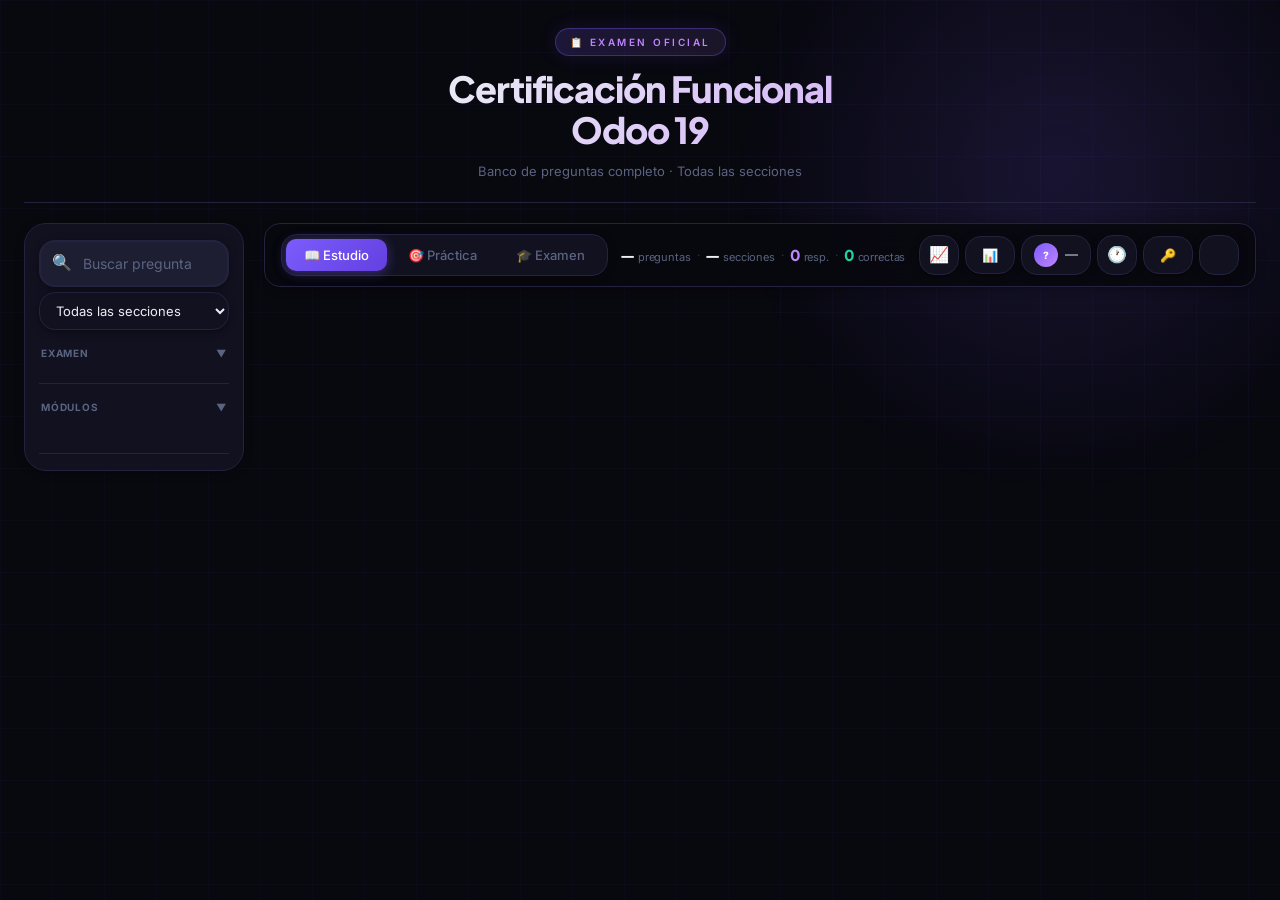
==== commit 352979c5: "Definiendo que no puede ver el user standar" ====
--- a/index.html
+++ b/index.html
@@ -28,7 +28,7 @@
         <option value="">Todas las secciones</option>
       </select>
 
-      <div class="sidebar-section">
+      <div class="sidebar-section auditor-only" id="ssEstado">
         <div class="sidebar-section-header" onclick="toggleSidebarSection(this)">Estado <span class="ss-toggle">▼</span></div>
         <div class="sidebar-section-body">
           <div class="quick-filters" id="quickFilters">
@@ -41,7 +41,7 @@
         </div>
       </div>
 
-      <div class="sidebar-section">
+      <div class="sidebar-section auditor-only" id="ssRespuesta">
         <div class="sidebar-section-header" onclick="toggleSidebarSection(this)">Respuesta <span class="ss-toggle">▼</span></div>
         <div class="sidebar-section-body">
           <div class="quick-filters" id="answerFilters">
@@ -53,14 +53,14 @@
         </div>
       </div>
 
-      <div class="sidebar-section collapsed">
+      <div class="sidebar-section">
         <div class="sidebar-section-header" onclick="toggleSidebarSection(this)">Examen <span class="ss-toggle">▼</span></div>
         <div class="sidebar-section-body">
           <div class="prueba-filters" id="pruebaFilters"></div>
         </div>
       </div>
 
-      <div class="sidebar-section collapsed">
+      <div class="sidebar-section">
         <div class="sidebar-section-header" onclick="toggleSidebarSection(this)">Módulos <span class="ss-toggle">▼</span></div>
         <div class="sidebar-section-body">
           <div class="section-tabs" id="sectionTabs"></div>
@@ -937,6 +937,8 @@
   btn.classList.toggle('active', active);
   btn.textContent = active ? '🚪 Salir auditor' : '🔑 Auditor';
   document.getElementById('fabNew').classList.toggle('visible', active);
+  document.getElementById('ssEstado').classList.toggle('visible', active);
+  document.getElementById('ssRespuesta').classList.toggle('visible', active);
   localStorage.setItem('odoo_auditor', active ? '1' : '0');
 }
 
@@ -1423,12 +1425,12 @@
       const wasAnswered = answered[globalIdx] !== undefined;
       const wasSelected = revealed[globalIdx] === key;
 
-      const isMyAnswer   = mode === 'study' && q.my_answer === key;
+      const isMyAnswer   = auditorMode && mode === 'study' && q.my_answer === key;
       const examRevealed = mode === 'exam' && examSubmitted;
 
       let cls = 'option';
       if (mode === 'study' && isCorrect)    cls += ' correct';
-      if (mode === 'study' && isMyAnswer)   cls += ' my-answer';
+      if (mode === 'study' && isMyAnswer && auditorMode) cls += ' my-answer';
       if (auditorMode && mode === 'study')  cls += ' auditor-option';
       if ((mode === 'practice' || examRevealed) && wasAnswered) {
         if (wasSelected && isCorrect)       cls += ' selected-correct';
@@ -1453,7 +1455,7 @@
         if (isCorrect) {
           badges.push('<span class="correct-badge">✓ Correcta</span>');
         }
-        if (isMyAnswer) {
+        if (isMyAnswer && auditorMode) {
           badges.push('<span class="my-answer-badge">📌 Mi resp.</span>');
         }
         if (badges.length) rightHtml = `<div class="opt-actions">${badges.join('')}</div>`;
@@ -1487,15 +1489,17 @@
           <div class="q-text">${q.question}</div>
         </div>
         <div class="flag-btns">
+          ${auditorMode ? `
           <button class="flag-btn ${qFlags.has('segura') ? 'active' : ''}" title="Segura" onclick="setFlag(${q.id}, 'segura', event)">✅</button>
           <button class="flag-btn ${qFlags.has('revisar') ? 'active' : ''}" title="A revisar" onclick="setFlag(${q.id}, 'revisar', event)">🔍</button>
-          <button class="flag-btn ilegible-btn ${qFlags.has('ilegible') ? 'active' : ''}" title="${auditorMode ? 'Ilegible' : 'Marcada como ilegible'}" ${auditorMode ? `onclick="setFlag(${q.id}, 'ilegible', event)"` : 'onclick="event.stopPropagation()" style="cursor:default"'}>⚠️</button>
-          ${auditorMode ? [...new Set(questions.map(r => r.prueba).filter(Boolean))].sort().map((p,i) => {
+          <button class="flag-btn ilegible-btn ${qFlags.has('ilegible') ? 'active' : ''}" title="Ilegible" onclick="setFlag(${q.id}, 'ilegible', event)">⚠️</button>
+          ${[...new Set(questions.map(r => r.prueba).filter(Boolean))].sort().map((p,i) => {
               const label = 'P'+(i+1);
               const cls   = `pcolor-${i+1}`;
               return `<button class="flag-btn prueba-btn ${q.prueba === p ? `active ${cls}` : ''}" title="${p.replace('prueba','Prueba ')}" onclick="event.stopPropagation(); setPrueba(${q.id}, '${p}', event)">${label}</button>`;
-            }).join('') : ''}
+            }).join('')}
           <button class="flag-btn edit-btn" title="Editar pregunta" onclick="event.stopPropagation(); handleEditClick(${q.id})">✏️</button>
+          ` : ''}
           ${mode === 'exam' && !examSubmitted
             ? `<button class="flag-btn exam-flag-btn ${examFlagged.has(globalIdx) ? 'flagged' : ''}" title="Marcar para revisión" onclick="event.stopPropagation(); toggleExamFlag(${globalIdx})">🚩</button>`
             : ''}
--- a/style.css
+++ b/style.css
@@ -227,6 +227,9 @@
 .sidebar-section.collapsed .ss-toggle { transform: rotate(-90deg); }
 .sidebar-section-body { padding-bottom: 10px; }
 .sidebar-section.collapsed .sidebar-section-body { display: none; }
+
+.auditor-only { display: none; }
+.auditor-only.visible { display: block; }
 
 /* MAIN TOPBAR — sticky dentro del main */
 .main-topbar {
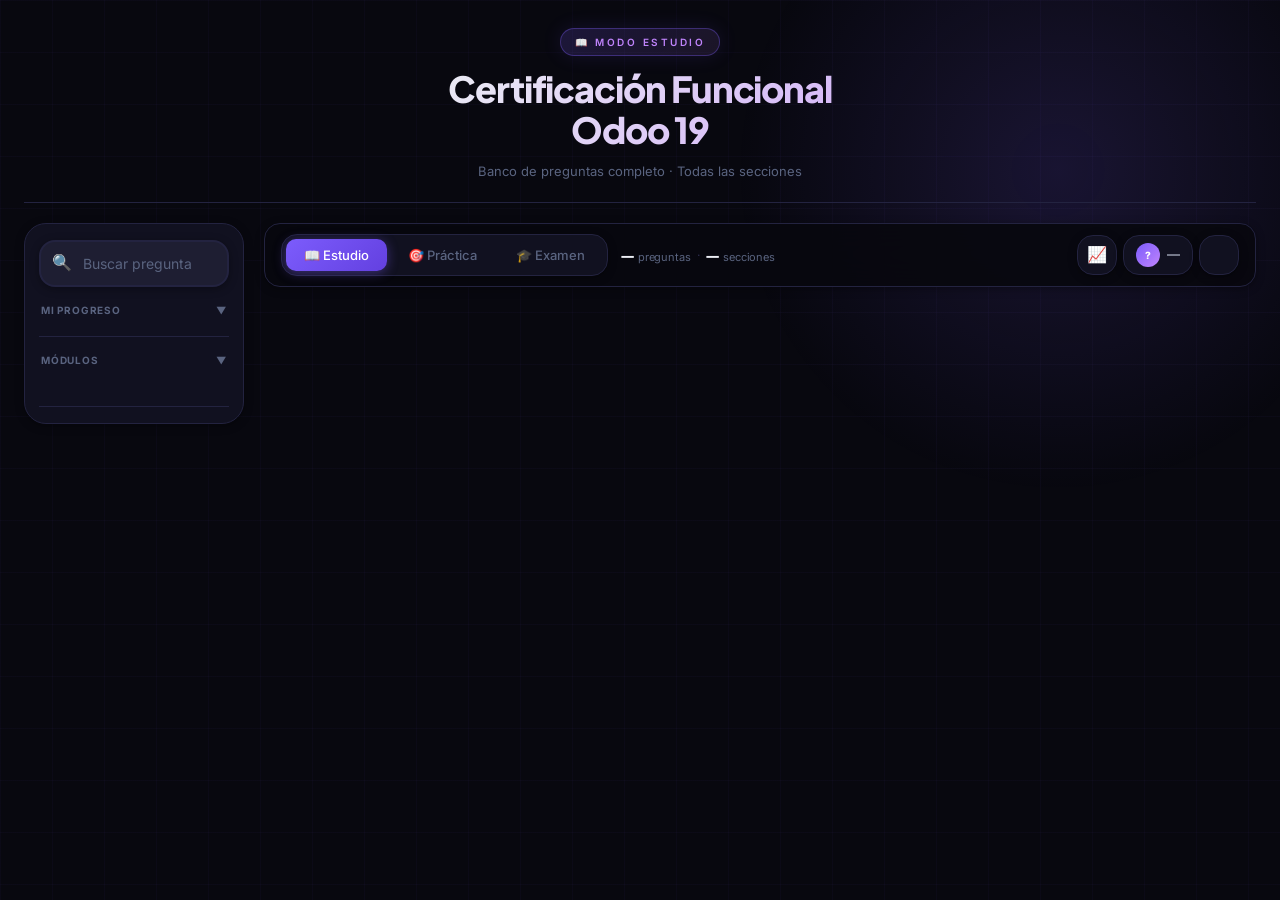
==== commit db1eadcc: "Versionar app.js y agregar examen completo, Mi progreso y documentación El .gitignore excluía silenc" ====
--- a/index.html
+++ b/index.html
@@ -10,7 +10,7 @@
 <body>
 <div class="container">
   <header>
-    <div class="badge">📋 Examen Oficial</div>
+    <div class="badge" id="modeBadge">📖 Modo Estudio</div>
     <h1>Certificación Funcional<br>Odoo 19</h1>
     <p class="subtitle">Banco de preguntas completo · Todas las secciones</p>
   </header>
@@ -24,10 +24,6 @@
         <input type="text" id="searchInput" placeholder="Buscar pregunta...">
         <button class="search-clear" id="searchClear" onclick="clearSearch()" title="Borrar">✕</button>
       </div>
-      <select class="filter-select" id="sectionFilter">
-        <option value="">Todas las secciones</option>
-      </select>
-
       <div class="sidebar-section auditor-only" id="ssEstado">
         <div class="sidebar-section-header" onclick="toggleSidebarSection(this)">Estado <span class="ss-toggle">▼</span></div>
         <div class="sidebar-section-body">
@@ -53,10 +49,17 @@
         </div>
       </div>
 
-      <div class="sidebar-section">
+      <div class="sidebar-section auditor-only" id="ssExamen">
         <div class="sidebar-section-header" onclick="toggleSidebarSection(this)">Examen <span class="ss-toggle">▼</span></div>
         <div class="sidebar-section-body">
           <div class="prueba-filters" id="pruebaFilters"></div>
+        </div>
+      </div>
+
+      <div class="sidebar-section user-only" id="ssMyProgress">
+        <div class="sidebar-section-header" onclick="toggleSidebarSection(this)">Mi progreso <span class="ss-toggle">▼</span></div>
+        <div class="sidebar-section-body">
+          <div id="myProgressSummary" class="my-progress-summary"></div>
         </div>
       </div>
 
@@ -81,24 +84,34 @@
             <button class="mode-btn"        onclick="setMode('exam')"     id="btnExam">🎓 Examen</button>
           </div>
           <button class="shuffle-btn" id="shuffleBtn" onclick="toggleShuffle()" title="Barajar preguntas" style="display:none">🔀</button>
+          <span class="exam-focus-label" id="examFocusLabel"></span>
           <div class="topbar-stats">
             <span class="ts-item"><span class="ts-num" id="totalCount">—</span><span class="ts-lbl">preguntas</span></span>
             <span class="ts-sep">·</span>
             <span class="ts-item"><span class="ts-num" id="sectionCount">—</span><span class="ts-lbl">secciones</span></span>
-            <span class="ts-sep">·</span>
-            <span class="ts-item"><span class="ts-num" id="answeredCount" style="color:var(--accent2)">0</span><span class="ts-lbl">resp.</span></span>
-            <span class="ts-sep">·</span>
-            <span class="ts-item"><span class="ts-num" id="correctCount" style="color:var(--green)">0</span><span class="ts-lbl">correctas</span></span>
+            <span id="liveScoreStats" style="display:none">
+              <span class="ts-sep">·</span>
+              <span class="ts-item"><span class="ts-num" id="answeredCount" style="color:var(--accent2)">0</span><span class="ts-lbl">resp.</span></span>
+              <span class="ts-sep">·</span>
+              <span class="ts-item"><span class="ts-num" id="correctCount" style="color:var(--green)">0</span><span class="ts-lbl">correctas</span></span>
+            </span>
           </div>
         </div>
         <div class="topbar-actions">
           <button class="progress-btn" id="progressBtn" onclick="openProgress()" title="Mi progreso">📈</button>
-          <button class="results-btn" id="resultsBtn" onclick="toggleResults()">📊</button>
+          <div class="auditor-tools" id="auditorTools">
+            <button class="auditor-tools-btn" id="auditorToolsBtn" onclick="toggleAuditorTools(event)" title="Herramientas de auditor">🛠️</button>
+            <div class="auditor-tools-menu" id="auditorToolsMenu">
+              <button class="auditor-menu-item" id="userStatsBtn" onclick="openUserStats(); closeAuditorTools()">🏆 Resultados por persona</button>
+              <button class="auditor-menu-item" id="resultsBtn" onclick="toggleResults(); closeAuditorTools()">📊 Resultados</button>
+              <button class="auditor-menu-item" id="activityBtn" onclick="openActivity(); closeAuditorTools()">🕐 Historial de actividad</button>
+              <button class="auditor-menu-item" id="examConfigBtn" onclick="openExamConfigModal(); closeAuditorTools()">⚙️ Exámenes por módulo</button>
+            </div>
+          </div>
           <div class="user-badge" id="userBadge" onclick="showUserMenu()" title="Tu perfil">
             <span class="user-avatar" id="userAvatar">?</span>
             <span class="user-name"  id="userNameEl">—</span>
           </div>
-          <button class="activity-btn" id="activityBtn" onclick="openActivity()" title="Historial de actividad">🕐</button>
           <button class="auditor-btn" id="auditorBtn" onclick="toggleAuditor()">🔑</button>
           <button class="theme-btn" id="themeBtn" onclick="toggleTheme()" title="Tema"></button>
         </div>
@@ -106,22 +119,38 @@
 
       <!-- EXAM SETUP -->
       <div class="exam-setup" id="examSetup" style="display:none">
-        <div class="exam-setup-icon">🎓</div>
-        <h3>Simulacro de Examen</h3>
-        <p>90 minutos · preguntas aleatorias · sin ver respuestas hasta el final</p>
-        <div class="exam-setup-row">
-          <label>Examen a simular:</label>
-          <select id="examPruebaSelect" class="form-input" style="max-width:200px">
-            <option value="">Todas las preguntas</option>
-            <option value="prueba1">Prueba 1</option>
-            <option value="prueba2">Prueba 2</option>
-            <option value="prueba3">Prueba 3</option>
-          </select>
-        </div>
-        <div class="exam-setup-count" id="examQCount"></div>
-        <div class="exam-setup-actions">
-          <button class="modal-btn confirm" onclick="startExam()">▶ Comenzar examen</button>
-          <button class="modal-btn cancel"  onclick="setMode('study')">Cancelar</button>
+
+        <!-- Setup admin/auditor: simulacro completo (sin cambios) -->
+        <div id="examSetupAdmin">
+          <div class="exam-setup-icon">🎓</div>
+          <h3>Simulacro de Examen</h3>
+          <p>90 minutos · preguntas aleatorias · sin ver respuestas hasta el final</p>
+          <div class="exam-setup-row">
+            <label>Examen a simular:</label>
+            <select id="examPruebaSelect" class="form-input" style="max-width:200px">
+              <option value="">Todas las preguntas</option>
+              <option value="prueba1">Prueba 1</option>
+              <option value="prueba2">Prueba 2</option>
+              <option value="prueba3">Prueba 3</option>
+            </select>
+          </div>
+          <div class="exam-setup-count" id="examQCount"></div>
+          <div class="exam-setup-actions">
+            <button class="modal-btn confirm" onclick="startExam()">▶ Comenzar examen</button>
+            <button class="modal-btn cancel"  onclick="setMode('study')">Cancelar</button>
+          </div>
+        </div>
+
+        <!-- Setup usuario: exámenes habilitados por el auditor (por módulo y/o completo) -->
+        <div id="examSetupModule">
+          <div class="exam-setup-icon">🎓</div>
+          <h3>Exámenes disponibles</h3>
+          <p>Elige un examen y preséntalo dentro del tiempo asignado</p>
+          <div class="exam-module-list" id="examModuleList"></div>
+          <div class="exam-setup-actions">
+            <button class="modal-btn confirm" id="examModuleStartBtn" onclick="startModuleExam()" disabled>▶ Comenzar examen</button>
+            <button class="modal-btn cancel"  onclick="setMode('study')">Cancelar</button>
+          </div>
         </div>
       </div>
 
@@ -133,6 +162,9 @@
           <span class="timer-label">restantes</span>
         </div>
         <span class="exam-progress-info" id="examProgressInfo">0/0 respondidas</span>
+        <button class="exam-flag-filter-btn" id="examFlagFilterBtn" onclick="toggleExamFlagFilter()" style="display:none">
+          🚩 Ver marcadas <span id="examFlagFilterCount">0</span>
+        </button>
         <div class="timer-progress-wrap"><div class="timer-progress-fill" id="timerFill"></div></div>
         <button class="exam-submit-btn" onclick="confirmSubmitExam()">Entregar examen ✓</button>
       </div>
@@ -228,9 +260,11 @@
   <!-- Modal login de usuario -->
   <div class="modal-overlay" id="loginOverlay">
     <div class="modal" onclick="event.stopPropagation()">
-      <h3>👋 ¿Quién eres?</h3>
-      <p>Ingresa tu nombre para identificar tus cambios y ver el historial de actividad.</p>
-      <input type="text" id="loginName" placeholder="Tu nombre completo..." maxlength="40"
+      <h3>👋 Inicia sesión</h3>
+      <p>Ingresa tu correo y contraseña para acceder.</p>
+      <input type="email" id="loginEmail" placeholder="correo@ejemplo.com" maxlength="120"
+             onkeydown="if(event.key==='Enter') doLogin()">
+      <input type="password" id="loginPassword" placeholder="Contraseña"
              onkeydown="if(event.key==='Enter') doLogin()">
       <div class="modal-actions">
         <button class="modal-btn confirm" onclick="doLogin()">Entrar</button>
@@ -252,17 +286,34 @@
     </div>
   </div>
 
-  <!-- Modal auditor -->
-  <div class="modal-overlay" id="modalOverlay" onclick="closeModal()">
-    <div class="modal" onclick="event.stopPropagation()">
-      <h3>Modo Auditor</h3>
-      <p id="auditorModalMsg">Ingresa la contraseña para acceder al modo auditor.</p>
-      <input type="password" id="auditorPass" placeholder="Contraseña" onkeydown="if(event.key==='Enter') checkPass()">
-      <div class="modal-actions">
-        <button class="modal-btn cancel" onclick="closeModal()">Cancelar</button>
-        <button class="modal-btn confirm" onclick="checkPass()">Entrar</button>
-      </div>
-      <p class="modal-error" id="modalError"></p>
+  <!-- Modal configuración de exámenes por módulo (auditor) -->
+  <div class="modal-overlay" id="examConfigOverlay" onclick="closeExamConfigModal()">
+    <div class="modal activity-modal" onclick="event.stopPropagation()">
+      <div class="activity-header">
+        <h3>⚙️ Exámenes por módulo</h3>
+        <button class="modal-btn cancel" style="flex:0;padding:8px 14px" onclick="closeExamConfigModal()">✕</button>
+      </div>
+      <div class="exam-config-intro">
+        <p style="color:var(--muted);font-size:14px;margin:0">
+          Activa los módulos que los usuarios podrán rendir como examen y define cuántos minutos dura cada uno.
+        </p>
+        <div class="exam-config-bulk-actions">
+          <button onclick="toggleAllExamConfigs(true)">Seleccionar todos</button>
+          <button onclick="toggleAllExamConfigs(false)">Desmarcar todos</button>
+        </div>
+      </div>
+      <div id="examConfigList" class="activity-list"></div>
+    </div>
+  </div>
+
+  <!-- Resultados por persona (auditor) -->
+  <div class="modal-overlay" id="userStatsOverlay" onclick="closeUserStats()">
+    <div class="modal activity-modal" onclick="event.stopPropagation()">
+      <div class="activity-header">
+        <h3 id="userStatsTitle">🏆 Resultados por persona</h3>
+        <button class="modal-btn cancel" style="flex:0;padding:8px 14px" onclick="closeUserStats()">✕</button>
+      </div>
+      <div id="userStatsList" class="activity-list"></div>
     </div>
   </div>
 
@@ -274,13 +325,13 @@
       <button class="results-tab"        id="rtab3" onclick="switchResultTab(3)">📊 Prueba 3</button>
     </div>
     <div class="results-img-wrap" id="rimg1">
-      <img src="prueba1.jpeg" alt="Resultados Prueba 1">
+      <img src="assets/prueba1.jpeg" alt="Resultados Prueba 1">
     </div>
     <div class="results-img-wrap" id="rimg2" style="display:none">
-      <img src="prueba2.png" alt="Resultados Prueba 2">
+      <img src="assets/prueba2.png" alt="Resultados Prueba 2">
     </div>
     <div class="results-img-wrap" id="rimg3" style="display:none">
-      <img src="prueba3.png" alt="Resultados Prueba 3">
+      <img src="assets/prueba3.png" alt="Resultados Prueba 3">
     </div>
   </div>
 
@@ -295,1285 +346,6 @@
 <button class="back-to-top" id="backToTop" onclick="window.scrollTo({top:0,behavior:'smooth'})" title="Volver arriba">↑</button>
 
 <script src="https://cdn.jsdelivr.net/npm/@supabase/supabase-js@2"></script>
-<script>
-const SUPABASE_URL = 'https://zenxdjuknwwdfbmbdsjg.supabase.co';
-const SUPABASE_KEY = 'sb_publishable_rYyf2FSuhy9vaPV0k7eNoA_cxSlen2m';
-const { createClient } = supabase;
-const db = createClient(SUPABASE_URL, SUPABASE_KEY);
-
-const AUDITOR_PASS = 'odoo2025';
-
-// ─── USUARIO ─────────────────────────────────────────────────────────────────
-let currentUser = localStorage.getItem('odoo_user') || null;
-
-function getInitials(name) {
-  return (name || '?').split(' ').slice(0,2).map(w => w[0]).join('').toUpperCase();
-}
-
-function timeAgo(iso) {
-  if (!iso) return '';
-  const diff = Date.now() - new Date(iso);
-  if (diff < 60000)    return 'ahora mismo';
-  if (diff < 3600000)  return `hace ${Math.floor(diff/60000)}m`;
-  if (diff < 86400000) return `hace ${Math.floor(diff/3600000)}h`;
-  return new Date(iso).toLocaleDateString('es-MX', { day:'numeric', month:'short', hour:'2-digit', minute:'2-digit' });
-}
-
-function updateUserUI() {
-  if (!currentUser) return;
-  document.getElementById('userAvatar').textContent = getInitials(currentUser);
-  document.getElementById('userNameEl').textContent = currentUser.split(' ')[0];
-}
-
-function doLogin() {
-  const val = document.getElementById('loginName').value.trim();
-  if (!val) { document.getElementById('loginError').textContent = 'Escribe tu nombre.'; return; }
-  currentUser = val;
-  localStorage.setItem('odoo_user', val);
-  document.getElementById('loginOverlay').classList.remove('visible');
-  updateUserUI();
-}
-
-function showUserMenu() {
-  if (!confirm(`Usuario actual: ${currentUser}\n\n¿Cambiar de usuario?`)) return;
-  localStorage.removeItem('odoo_user');
-  currentUser = null;
-  document.getElementById('userAvatar').textContent = '?';
-  document.getElementById('userNameEl').textContent = '—';
-  document.getElementById('loginName').value = '';
-  document.getElementById('loginError').textContent = '';
-  document.getElementById('loginOverlay').classList.add('visible');
-  setTimeout(() => document.getElementById('loginName').focus(), 100);
-}
-
-async function logActivity(questionId, action, details) {
-  if (!currentUser) return;
-  await db.from('activity_log').insert({
-    user_name:   currentUser,
-    question_id: questionId || null,
-    action,
-    details
-  });
-  // Actualizar modified_by en la pregunta
-  if (questionId) {
-    const now = new Date().toISOString();
-    await db.from('preguntas').update({ modified_by: currentUser, modified_at: now }).eq('id', questionId);
-    const q = questions.find(q => q.id === questionId);
-    if (q) { q.modified_by = currentUser; q.modified_at = now; }
-  }
-}
-
-async function openActivity() {
-  document.getElementById('activityOverlay').classList.add('visible');
-  const list = document.getElementById('activityList');
-  list.innerHTML = '<div class="empty"><div class="emoji">⏳</div><p>Cargando...</p></div>';
-  console.log('[openActivity] Consultando activity_log...');
-  const { data, error } = await db.from('activity_log')
-    .select('*, preguntas(question)')
-    .order('created_at', { ascending: false })
-    .limit(80);
-  if (error) {
-    console.error('[openActivity] Error de Supabase:', error);
-    list.innerHTML = `<div class="empty"><div class="emoji">⚠️</div><p>Error al cargar: ${error.message}</p></div>`;
-    return;
-  }
-  if (!data?.length) {
-    list.innerHTML = '<div class="empty"><div class="emoji">📭</div><p>Sin actividad registrada.</p></div>';
-    return;
-  }
-  list.innerHTML = data.map(r => `
-    <div class="activity-item">
-      <span class="act-avatar">${getInitials(r.user_name)}</span>
-      <div class="act-body">
-        <div class="act-top">
-          <strong>${r.user_name}</strong>
-          <span class="act-action">${r.action}</span>
-          <span class="act-time">${timeAgo(r.created_at)}</span>
-        </div>
-        ${r.details ? `<div class="act-detail">${r.details}</div>` : ''}
-        ${r.preguntas?.question ? `<div class="act-question">${r.preguntas.question.substring(0,80)}…</div>` : ''}
-      </div>
-    </div>
-  `).join('');
-}
-
-function closeActivity() {
-  document.getElementById('activityOverlay').classList.remove('visible');
-}
-
-(function initTheme() {
-  const saved     = localStorage.getItem('odoo_theme');
-  const preferred = window.matchMedia('(prefers-color-scheme: dark)').matches ? 'dark' : 'light';
-  const theme     = saved || preferred;
-  document.documentElement.setAttribute('data-theme', theme);
-  document.getElementById('themeBtn').textContent = theme === 'dark' ? '☀️' : '🌙';
-})();
-
-// Mostrar login si no hay usuario guardado
-if (!currentUser) {
-  document.getElementById('loginOverlay').classList.add('visible');
-  setTimeout(() => document.getElementById('loginName').focus(), 300);
-} else {
-  updateUserUI();
-}
-
-// Seguir cambios del sistema solo si el usuario no ha elegido manualmente
-window.matchMedia('(prefers-color-scheme: dark)').addEventListener('change', e => {
-  if (localStorage.getItem('odoo_theme')) return;
-  const theme = e.matches ? 'dark' : 'light';
-  document.documentElement.setAttribute('data-theme', theme);
-  document.getElementById('themeBtn').textContent = theme === 'dark' ? '☀️' : '🌙';
-});
-
-// Scroll listener para botón arriba + sticky shadow
-window.addEventListener('scroll', () => {
-  const y = window.scrollY;
-  document.getElementById('backToTop').classList.toggle('visible', y > 350);
-}, { passive: true });
-
-function toggleResults() {
-  const panel = document.getElementById('resultsPanel');
-  const btn   = document.getElementById('resultsBtn');
-  const open  = panel.style.display === 'none';
-  panel.style.display = open ? 'block' : 'none';
-  btn.classList.toggle('active', open);
-}
-
-function switchResultTab(n) {
-  [1,2,3].forEach(i => {
-    const img = document.getElementById(`rimg${i}`);
-    const tab = document.getElementById(`rtab${i}`);
-    if (img) img.style.display = i === n ? 'block' : 'none';
-    if (tab) tab.classList.toggle('active', i === n);
-  });
-}
-
-function toggleTheme() {
-  const current = document.documentElement.getAttribute('data-theme');
-  const next = current === 'dark' ? 'light' : 'dark';
-  document.documentElement.setAttribute('data-theme', next);
-  document.getElementById('themeBtn').textContent = next === 'dark' ? '☀️' : '🌙';
-  localStorage.setItem('odoo_theme', next);
-}
-
-let questions = [];
-let mode = 'study';
-let activeSection = 'all';
-let searchTerm = '';
-let answered    = {};
-let revealed    = {};
-let expandedIds  = new Set();
-let dragSrcId    = null;
-let pendingEditId = null;
-
-// ── SHUFFLE ──────────────────────────────────────────
-let shuffleEnabled = false;
-let shuffledIds    = []; // question ids in shuffled order
-
-function shuffle(arr) { return [...arr].sort(() => Math.random() - 0.5); }
-
-function toggleShuffle() {
-  shuffleEnabled = !shuffleEnabled;
-  document.getElementById('shuffleBtn').classList.toggle('active', shuffleEnabled);
-  if (shuffleEnabled) shuffledIds = shuffle(questions.map(q => q.id));
-  render();
-}
-
-// ── EXAM ─────────────────────────────────────────────
-let examTimer      = null;
-let examSecsLeft   = 0;
-let examTotalSecs  = 0;
-let examSubmitted  = false;
-let examStartTs    = null;
-let examFlagged    = new Set(); // global indices marcados para revisión
-
-function updateExamSetupCount() {
-  const prueba = document.getElementById('examPruebaSelect').value;
-  const base = prueba ? questions.filter(q => q.prueba === prueba) : questions;
-  const count = base.filter(q => q.answer).length;
-  document.getElementById('examQCount').textContent = `${count} preguntas`;
-}
-
-function startExam() {
-  examSubmitted = false;
-  const prueba  = document.getElementById('examPruebaSelect').value;
-  shuffleEnabled = true;
-  const base = prueba ? questions.filter(q => q.prueba === prueba) : questions;
-  const pool = base.filter(q => q.answer);
-  shuffledIds = shuffle(pool.map(q => q.id));
-  examSecsLeft  = 90 * 60;
-  examTotalSecs = 90 * 60;
-  examStartTs   = Date.now();
-  answered = {}; revealed = {}; examFlagged = new Set();
-  document.getElementById('examSetup').style.display   = 'none';
-  document.getElementById('examTimerBar').style.display = 'flex';
-  document.getElementById('sectionStatsPanel').style.display = 'none';
-  startTimer();
-  render();
-}
-
-function toggleExamFlag(globalIdx) {
-  if (examFlagged.has(globalIdx)) examFlagged.delete(globalIdx);
-  else examFlagged.add(globalIdx);
-  // Actualiza solo el botón sin re-renderizar todo
-  const card = document.querySelector(`.q-card[data-qid="${questions[globalIdx].id}"]`);
-  if (card) {
-    const btn = card.querySelector('.exam-flag-btn');
-    if (btn) btn.classList.toggle('flagged', examFlagged.has(globalIdx));
-  }
-  updateExamProgress();
-}
-
-function updateExamProgress() {
-  const filtered = getFiltered();
-  const total = filtered.length;
-  const respondidas = filtered.filter((q, fi) => answered[questions.indexOf(q)] !== undefined).length;
-  const marcadas = filtered.filter((q) => examFlagged.has(questions.indexOf(q))).length;
-  const el = document.getElementById('examProgressInfo');
-  if (el) el.textContent = `${respondidas}/${total} respondidas${marcadas > 0 ? ` · ${marcadas} marcadas` : ''}`;
-}
-
-function startTimer() {
-  clearInterval(examTimer);
-  updateTimerDisplay();
-  examTimer = setInterval(() => {
-    examSecsLeft--;
-    updateTimerDisplay();
-    if (examSecsLeft <= 0) { clearInterval(examTimer); submitExam(); }
-  }, 1000);
-}
-
-function updateTimerDisplay() {
-  const m = Math.floor(examSecsLeft / 60).toString().padStart(2, '0');
-  const s = (examSecsLeft % 60).toString().padStart(2, '0');
-  const el = document.getElementById('timerDisplay');
-  if (el) {
-    el.textContent = `${m}:${s}`;
-    el.classList.toggle('timer-warning', examSecsLeft < 600);
-    el.classList.toggle('timer-danger',  examSecsLeft < 180);
-  }
-  const pct = (examSecsLeft / examTotalSecs) * 100;
-  const fill = document.getElementById('timerFill');
-  if (fill) fill.style.width = pct + '%';
-}
-
-function confirmSubmitExam() {
-  const filtered = getFiltered();
-  const total = filtered.length;
-  const respondidas = filtered.filter((q) => answered[questions.indexOf(q)] !== undefined).length;
-  const sinResponder = total - respondidas;
-  const marcadas = filtered.filter((q) => examFlagged.has(questions.indexOf(q))).length;
-
-  let msg = `¿Entregar el examen?`;
-  if (sinResponder > 0) msg += `\n\n⚠️ Tienes ${sinResponder} pregunta${sinResponder > 1 ? 's' : ''} sin responder.`;
-  if (marcadas > 0) msg += `\n🚩 Tienes ${marcadas} marcada${marcadas > 1 ? 's' : ''} para revisión.`;
-
-  if (confirm(msg)) submitExam();
-}
-
-function submitExam() {
-  clearInterval(examTimer);
-  examSubmitted = true;
-  document.getElementById('examTimerBar').style.display = 'none';
-  const duration = Math.round((Date.now() - examStartTs) / 1000);
-  saveSession('exam',
-    document.getElementById('examPruebaSelect').value || 'all',
-    duration);
-  showExamResults(duration);
-}
-
-function showExamResults(duration) {
-  const filtered = getFiltered();
-  const total = filtered.length;
-  const correct = filtered.filter((q) => answered[questions.indexOf(q)] === true).length;
-  const wrong = filtered.filter((q) => answered[questions.indexOf(q)] === false).length;
-  const skipped = total - correct - wrong;
-  const pct = total ? Math.round((correct / total) * 100) : 0;
-  const passed = pct >= 70;
-  const mins = Math.floor(duration / 60);
-  const secs = duration % 60;
-  const marcadas = filtered.filter((q) => examFlagged.has(questions.indexOf(q))).length;
-
-  const stats = getSectionStats();
-  const sectionRows = Object.entries(stats)
-    .sort((a, b) => (b[1].correct / b[1].total) - (a[1].correct / a[1].total))
-    .map(([sec, v]) => {
-      const p = Math.round((v.correct / v.total) * 100);
-      const cls = p >= 70 ? 'good' : p >= 50 ? 'ok' : 'bad';
-      return `<div class="ss-row">
-        <span class="ss-section">${sec}</span>
-        <div class="ss-bar-wrap"><div class="ss-bar ${cls}" style="width:${p}%"></div></div>
-        <span class="ss-score ${cls}">${v.correct}/${v.total}</span>
-        <span class="ss-pct ${cls}">${p}%</span>
-      </div>`;
-    }).join('');
-
-  document.getElementById('examResultsContent').innerHTML = `
-    <div class="er-header">
-      <div class="er-icon">${passed ? '🏆' : '📋'}</div>
-      <div class="er-score ${passed ? 'good' : pct >= 50 ? 'ok' : 'bad'}">${pct}%</div>
-      <div class="er-verdict ${passed ? 'good' : 'bad'}">${passed ? '✅ Aprobado' : '❌ No aprobado'}</div>
-      <div class="er-subtitle">Puntaje mínimo para aprobar: 70%</div>
-    </div>
-    <div class="er-stats">
-      <div class="er-stat good">
-        <div class="er-stat-num">${correct}</div>
-        <div class="er-stat-label">Correctas</div>
-      </div>
-      <div class="er-stat bad">
-        <div class="er-stat-num">${wrong}</div>
-        <div class="er-stat-label">Incorrectas</div>
-      </div>
-      <div class="er-stat muted">
-        <div class="er-stat-num">${skipped}</div>
-        <div class="er-stat-label">Sin responder</div>
-      </div>
-      ${marcadas > 0 ? `<div class="er-stat flagged">
-        <div class="er-stat-num">${marcadas}</div>
-        <div class="er-stat-label">Marcadas</div>
-      </div>` : ''}
-    </div>
-    <div class="er-time">⏱ Tiempo: ${mins}m ${secs.toString().padStart(2,'0')}s de 90:00</div>
-    <div class="er-sections">
-      <div class="er-sections-title">Rendimiento por sección</div>
-      <div class="er-sections-body">${sectionRows}</div>
-    </div>
-    <div class="er-actions">
-      <button class="modal-btn confirm" onclick="closeExamResults()">Ver respuestas</button>
-      <button class="modal-btn cancel" onclick="closeExamResults(); setMode('study')">Volver al estudio</button>
-    </div>`;
-
-  document.getElementById('examResultsOverlay').classList.add('visible');
-}
-
-function closeExamResults() {
-  document.getElementById('examResultsOverlay').classList.remove('visible');
-  renderSectionStats();
-  render();
-}
-
-// ── SECTION STATS ────────────────────────────────────
-function getSectionStats() {
-  const filtered = getFiltered();
-  const bySection = {};
-  filtered.forEach((q, fi) => {
-    const gi = questions.indexOf(q);
-    if (!bySection[q.section]) bySection[q.section] = { total: 0, correct: 0 };
-    bySection[q.section].total++;
-    if (answered[gi] === true) bySection[q.section].correct++;
-  });
-  return bySection;
-}
-
-function renderSectionStats() {
-  const stats  = getSectionStats();
-  const panel  = document.getElementById('sectionStatsPanel');
-  const body   = document.getElementById('sectionStatsBody');
-  const total  = Object.values(stats).reduce((s,v) => s + v.total, 0);
-  const correct = Object.values(stats).reduce((s,v) => s + v.correct, 0);
-  if (total === 0) { panel.style.display = 'none'; return; }
-
-  const rows = Object.entries(stats)
-    .sort((a, b) => (b[1].correct / b[1].total) - (a[1].correct / a[1].total))
-    .map(([sec, v]) => {
-      const pct = Math.round((v.correct / v.total) * 100);
-      const cls = pct >= 70 ? 'good' : pct >= 50 ? 'ok' : 'bad';
-      return `<div class="ss-row">
-        <span class="ss-section">${sec}</span>
-        <div class="ss-bar-wrap"><div class="ss-bar ${cls}" style="width:${pct}%"></div></div>
-        <span class="ss-score ${cls}">${v.correct}/${v.total}</span>
-        <span class="ss-pct ${cls}">${pct}%</span>
-      </div>`;
-    }).join('');
-
-  body.innerHTML = rows;
-  panel.style.display = 'block';
-}
-
-// ── SAVE SESSION ─────────────────────────────────────
-async function saveSession(sessionMode, prueba, duration) {
-  if (!currentUser) {
-    console.warn('[saveSession] No hay usuario logueado — sesión no guardada.');
-    return;
-  }
-  const filtered = getFiltered();
-  const total   = filtered.length;
-  const correct = Object.values(answered).filter(Boolean).length;
-  const pct     = total ? Math.round((correct / total) * 100) : 0;
-  const stats   = getSectionStats();
-  const section_scores = Object.fromEntries(
-    Object.entries(stats).map(([k, v]) => [k, { c: v.correct, t: v.total }])
-  );
-  console.log('[saveSession] Guardando sesión:', { sessionMode, prueba, total, correct, pct, duration });
-  const { error } = await db.from('practice_sessions').insert({
-    user_name: currentUser, mode: sessionMode,
-    prueba: prueba || null, total_questions: total,
-    correct_answers: correct, score_pct: pct,
-    section_scores, duration_seconds: duration
-  });
-  if (error) {
-    console.error('[saveSession] Error al guardar en Supabase:', error);
-    showToast(`⚠️ No se pudo guardar la sesión: ${error.message}`);
-  } else {
-    console.log('[saveSession] Sesión guardada correctamente.');
-    showToast('✅ Sesión guardada en tu progreso');
-  }
-}
-
-async function openProgress() {
-  document.getElementById('progressOverlay').classList.add('visible');
-  const list = document.getElementById('progressList');
-  list.innerHTML = '<div class="empty"><div class="emoji">⏳</div><p>Cargando...</p></div>';
-  if (!currentUser) {
-    list.innerHTML = '<div class="empty"><div class="emoji">👤</div><p>Inicia sesión con tu nombre para ver tu progreso.</p></div>';
-    return;
-  }
-  console.log('[openProgress] Consultando sesiones para:', currentUser);
-  const { data, error } = await db.from('practice_sessions')
-    .select('*')
-    .eq('user_name', currentUser)
-    .order('created_at', { ascending: false })
-    .limit(20);
-  if (error) {
-    console.error('[openProgress] Error de Supabase:', error);
-    list.innerHTML = `<div class="empty"><div class="emoji">⚠️</div><p>Error al cargar: ${error.message}</p></div>`;
-    return;
-  }
-  if (!data?.length) {
-    list.innerHTML = '<div class="empty"><div class="emoji">🏁</div><p>Aún no tienes sesiones guardadas.<br>Completa un modo Práctica o Examen.</p></div>';
-    return;
-  }
-  list.innerHTML = data.map(r => {
-    const icon = r.mode === 'exam' ? '🎓' : '🎯';
-    const cls  = r.score_pct >= 70 ? 'good' : r.score_pct >= 50 ? 'ok' : 'bad';
-    const d    = new Date(r.created_at);
-    const date = d.toLocaleDateString('es-MX', { day:'numeric', month:'short', year:'numeric' });
-    const time = d.toLocaleTimeString('es-MX', { hour:'2-digit', minute:'2-digit' });
-    return `<div class="activity-item">
-      <span class="act-avatar" style="font-size:16px">${icon}</span>
-      <div class="act-body">
-        <div class="act-top">
-          <strong>${r.mode === 'exam' ? 'Examen' : 'Práctica'}</strong>
-          ${r.prueba ? `<span class="prueba-tag ${r.prueba}">${r.prueba.replace('prueba','P')}</span>` : ''}
-          <span class="score-badge ${cls}">${r.score_pct}%</span>
-          <span class="act-time">${date} ${time}</span>
-        </div>
-        <div class="act-detail">${r.correct_answers}/${r.total_questions} correctas · ${Math.round((r.duration_seconds||0)/60)} min</div>
-      </div>
-    </div>`;
-  }).join('');
-}
-
-function closeProgress() {
-  document.getElementById('progressOverlay').classList.remove('visible');
-}
-
-// ── KEYBOARD SHORTCUTS ────────────────────────────────
-let auditorMode = false;
-let flagFilter   = null;
-let answerFilter = null;
-let pruebaFilter = null;
-
-function clearSearch() {
-  const input = document.getElementById('searchInput');
-  input.value = '';
-  searchTerm = '';
-  document.getElementById('searchClear').classList.remove('visible');
-  input.focus();
-  render();
-}
-
-function setPruebaFilter(val) {
-  pruebaFilter = val;
-  document.querySelectorAll('.pf-btn').forEach(b => b.classList.remove('active'));
-  const id = val ? `pfBtn_${val}` : 'pfAll';
-  const el = document.getElementById(id);
-  if (el) el.classList.add('active');
-  render();
-}
-
-function buildPruebaFilters() {
-  const pruebas = [...new Set(questions.map(q => q.prueba).filter(Boolean))].sort();
-  const container = document.getElementById('pruebaFilters');
-  container.innerHTML = '';
-
-  const allBtn = document.createElement('button');
-  allBtn.className = 'pf-btn active'; allBtn.id = 'pfAll';
-  allBtn.textContent = '📋 Todas';
-  allBtn.onclick = () => setPruebaFilter(null);
-  container.appendChild(allBtn);
-
-  if (pruebas.length > 1) {
-    const conBtn = document.createElement('button');
-    conBtn.className = 'pf-btn con-prueba'; conBtn.id = 'pfBtn_con';
-    conBtn.innerHTML = `Con prueba <span id="pfCount_con">0</span>`;
-    conBtn.onclick = () => setPruebaFilter('con');
-    container.appendChild(conBtn);
-  }
-
-  pruebas.forEach(p => {
-    const label = p.replace('prueba', 'Prueba ');
-    const btn = document.createElement('button');
-    btn.className = `pf-btn`; btn.id = `pfBtn_${p}`;
-    btn.innerHTML = `${label} <span id="pfCount_${p}">0</span>`;
-    btn.onclick = () => setPruebaFilter(p);
-    container.appendChild(btn);
-  });
-
-  const sinBtn = document.createElement('button');
-  sinBtn.className = 'pf-btn sin'; sinBtn.id = 'pfBtn_sin';
-  sinBtn.innerHTML = 'Sin asignar <span id="pfCount_sin">0</span>';
-  sinBtn.onclick = () => setPruebaFilter('sin');
-  container.appendChild(sinBtn);
-}
-
-async function setMyAnswer(questionId, key, e) {
-  e.stopPropagation();
-  const q = questions.find(q => q.id === questionId);
-  if (!q) return;
-  const newVal = q.my_answer === key ? null : key;
-  const { error } = await db.from('preguntas').update({ my_answer: newVal }).eq('id', questionId);
-  if (error) { console.error(error); return; }
-  q.my_answer = newVal;
-  logActivity(questionId, newVal ? `Marcó su respuesta: ${newVal}` : 'Quitó su respuesta', q.question?.substring(0,60));
-  render();
-}
-
-function editSection(qId, spanEl) {
-  const q = questions.find(q => q.id === qId);
-  if (!q) return;
-
-  const input = document.createElement('input');
-  input.type = 'text';
-  input.value = q.section;
-  input.className = 'section-inline-input';
-  input.setAttribute('list', 'sectionList');
-
-  spanEl.replaceWith(input);
-  input.focus();
-  input.select();
-
-  async function save() {
-    const newVal = input.value.trim();
-    if (newVal && newVal !== q.section) {
-      const { error } = await db.from('preguntas').update({ section: newVal }).eq('id', qId);
-      if (!error) {
-        q.section = newVal;
-        const dl = document.getElementById('sectionList');
-        if (![...dl.options].some(o => o.value === newVal)) {
-          const opt = document.createElement('option'); opt.value = newVal;
-          dl.appendChild(opt);
-        }
-      }
-    }
-    render();
-  }
-
-  input.addEventListener('blur', save);
-  input.addEventListener('keydown', e => {
-    if (e.key === 'Enter') { e.preventDefault(); input.blur(); }
-    if (e.key === 'Escape') { input.value = q.section; input.blur(); }
-  });
-}
-
-async function setPrueba(qId, prueba, e) {
-  e.stopPropagation();
-  const q = questions.find(q => q.id === qId);
-  if (!q) return;
-  const newVal = q.prueba === prueba ? null : prueba;
-  const { error } = await db.from('preguntas').update({ prueba: newVal }).eq('id', qId);
-  if (error) { console.error(error); return; }
-  q.prueba = newVal;
-  render();
-}
-
-function getQFlags(q) {
-  return new Set(q.status ? q.status.split('|') : []);
-}
-
-async function setFlag(qId, flag, e) {
-  e.stopPropagation();
-  const q = questions.find(q => q.id === qId);
-  if (!q) return;
-  const flags = getQFlags(q);
-  const adding = !flags.has(flag);
-  if (!adding) { flags.delete(flag); } else {
-    if (flag === 'segura')  flags.delete('revisar');
-    if (flag === 'revisar') flags.delete('segura');
-    flags.add(flag);
-  }
-  const newStatus = flags.size ? [...flags].join('|') : null;
-  const { error } = await db.from('preguntas').update({ status: newStatus }).eq('id', qId);
-  if (error) { console.error(error); return; }
-  q.status = newStatus;
-  const labels = { segura:'✅ Confirmada', revisar:'❓ Dudosa', ilegible:'✏️ Por corregir' };
-  logActivity(qId, adding ? `Marcó como ${labels[flag]}` : `Quitó ${labels[flag]}`, q.question?.substring(0,60));
-  render();
-}
-
-function setFlagFilter(val) {
-  flagFilter = val;
-  document.querySelectorAll('.qf-btn').forEach(b => b.classList.remove('active'));
-  const map = { null: 'qfAll', 'sin-rev': 'qfSinRev', segura: 'qfSegura', revisar: 'qfRevisar', ilegible: 'qfIlegible' };
-  document.getElementById(map[val] ?? 'qfAll').classList.add('active');
-  render();
-}
-
-function setAnswerFilter(val) {
-  answerFilter = val;
-  document.querySelectorAll('#answerFilters .qf-btn').forEach(b => b.classList.remove('active'));
-  const map = { null: 'qfAnsAll', 'has-answer': 'qfAnsCorrecta', 'has-my': 'qfAnsMiResp', 'sin-resp': 'qfAnsSinResp' };
-  document.getElementById(map[val] ?? 'qfAnsAll').classList.add('active');
-  render();
-}
-
-function toggleSidebarSection(headerEl) {
-  headerEl.closest('.sidebar-section').classList.toggle('collapsed');
-}
-
-function setAuditorUI(active) {
-  auditorMode = active;
-  const btn = document.getElementById('auditorBtn');
-  btn.classList.toggle('active', active);
-  btn.textContent = active ? '🚪 Salir auditor' : '🔑 Auditor';
-  document.getElementById('fabNew').classList.toggle('visible', active);
-  document.getElementById('ssEstado').classList.toggle('visible', active);
-  document.getElementById('ssRespuesta').classList.toggle('visible', active);
-  localStorage.setItem('odoo_auditor', active ? '1' : '0');
-}
-
-function handleEditClick(qId) {
-  if (auditorMode) {
-    openQuestionModal(questions.find(q => q.id === qId));
-  } else {
-    pendingEditId = qId;
-    document.getElementById('auditorModalMsg').textContent = 'Ingresa la contraseña de auditor para editar esta pregunta.';
-    document.getElementById('modalOverlay').classList.add('visible');
-    setTimeout(() => document.getElementById('auditorPass').focus(), 100);
-  }
-}
-
-function toggleAuditor() {
-  if (auditorMode) {
-    if (!confirm('¿Deseas salir del modo auditor?')) return;
-    setAuditorUI(false);
-    render();
-    return;
-  }
-  document.getElementById('modalOverlay').classList.add('visible');
-  setTimeout(() => document.getElementById('auditorPass').focus(), 100);
-}
-
-function closeModal() {
-  document.getElementById('modalOverlay').classList.remove('visible');
-  document.getElementById('auditorPass').value = '';
-  document.getElementById('modalError').textContent = '';
-  document.getElementById('auditorModalMsg').textContent = 'Ingresa la contraseña para acceder al modo auditor.';
-  pendingEditId = null;
-}
-
-function checkPass() {
-  const val = document.getElementById('auditorPass').value;
-  if (val === AUDITOR_PASS) {
-    const editId = pendingEditId;
-    setAuditorUI(true);
-    closeModal();
-    if (mode !== 'study') setMode('study');
-    else render();
-    if (editId) {
-      openQuestionModal(questions.find(q => q.id === editId));
-    } else {
-      setFlagFilter('revisar');
-    }
-  } else {
-    document.getElementById('modalError').textContent = 'Contraseña incorrecta.';
-  }
-}
-
-// ─── QUESTION EDITOR ──────────────────────────────────────────────────────────
-
-let currentEditId = null;
-
-function openQuestionModal(q = null) {
-  currentEditId = q ? q.id : null;
-  document.getElementById('qModalTitle').textContent = q ? 'Editar pregunta' : 'Nueva pregunta';
-  document.getElementById('qSection').value   = q ? q.section         : '';
-  document.getElementById('qQuestion').value  = q ? q.question        : '';
-  document.getElementById('qOptA').value       = q ? q.options.A      : '';
-  document.getElementById('qOptB').value       = q ? q.options.B      : '';
-  document.getElementById('qOptC').value       = q ? q.options.C      : '';
-  document.getElementById('qModalError').textContent = '';
-  const ans = q ? q.answer : 'A';
-  document.querySelector(`input[name="qAnswer"][value="${ans}"]`).checked = true;
-  const myAns = q?.my_answer || '';
-  document.querySelector(`input[name="qMyAnswer"][value="${myAns}"]`).checked = true;
-  const prueba = q?.prueba || '';
-  document.querySelector(`input[name="qPrueba"][value="${prueba}"]`).checked = true;
-  document.getElementById('qDeleteBtn').style.display = q ? 'flex' : 'none';
-  document.getElementById('qModalOverlay').classList.add('visible');
-  setTimeout(() => document.getElementById('qSection').focus(), 100);
-}
-
-function closeQModal() {
-  document.getElementById('qModalOverlay').classList.remove('visible');
-}
-
-async function saveQuestion() {
-  const section  = document.getElementById('qSection').value.trim();
-  const question = document.getElementById('qQuestion').value.trim();
-  const optA     = document.getElementById('qOptA').value.trim();
-  const optB     = document.getElementById('qOptB').value.trim();
-  const optC     = document.getElementById('qOptC').value.trim();
-  const answer   = document.querySelector('input[name="qAnswer"]:checked')?.value;
-  const errEl    = document.getElementById('qModalError');
-
-  if (!section || !question || !optA || !optB || !optC) {
-    errEl.textContent = 'Completa sección, pregunta y las tres opciones.';
-    return;
-  }
-
-  const myAnswer = document.querySelector('input[name="qMyAnswer"]:checked')?.value || null;
-  const prueba   = document.querySelector('input[name="qPrueba"]:checked')?.value   || null;
-  const payload  = { section, question, options: { A: optA, B: optB, C: optC }, answer, my_answer: myAnswer || null, prueba: prueba || null };
-
-  if (currentEditId) {
-    const { error } = await db.from('preguntas').update(payload).eq('id', currentEditId);
-    if (error) { errEl.textContent = 'Error: ' + error.message; return; }
-    const idx = questions.findIndex(q => q.id === currentEditId);
-    if (idx !== -1) questions[idx] = { ...questions[idx], ...payload };
-  } else {
-    const { data, error } = await db.from('preguntas').insert(payload).select().single();
-    if (error) { errEl.textContent = 'Error: ' + error.message; return; }
-    questions.push(data);
-    document.getElementById('totalCount').textContent = questions.length;
-  }
-
-  const savedQ = questions.find(q => q.id === currentEditId);
-  logActivity(currentEditId || (questions.at(-1)?.id),
-    currentEditId ? 'Editó pregunta' : 'Creó nueva pregunta',
-    payload.question?.substring(0,60));
-  closeQModal();
-  render();
-}
-
-async function deleteQuestion() {
-  if (!currentEditId) return;
-  if (!confirm('¿Eliminar esta pregunta? Esta acción no se puede deshacer.')) return;
-  const q = questions.find(q => q.id === currentEditId);
-  const { error } = await db.from('preguntas').delete().eq('id', currentEditId);
-  if (error) { document.getElementById('qModalError').textContent = 'Error: ' + error.message; return; }
-  logActivity(null, 'Eliminó pregunta', q?.question?.substring(0,60));
-  questions = questions.filter(q => q.id !== currentEditId);
-  document.getElementById('totalCount').textContent = questions.length;
-  closeQModal();
-  render();
-}
-
-function showToast(msg) {
-  const t = document.createElement('div');
-  t.className = 'toast';
-  t.textContent = msg;
-  document.body.appendChild(t);
-  requestAnimationFrame(() => t.classList.add('visible'));
-  setTimeout(() => { t.classList.remove('visible'); setTimeout(() => t.remove(), 400); }, 4000);
-}
-
-async function migrateLocalFlags() {
-  const raw = localStorage.getItem('odoo_flags');
-  if (!raw) return 0;
-
-  let localFlags;
-  try { localFlags = JSON.parse(raw); } catch { localStorage.removeItem('odoo_flags'); return 0; }
-
-  const entries = Object.entries(localFlags).filter(([, v]) => v === 'segura' || v === 'revisar');
-  if (!entries.length) { localStorage.removeItem('odoo_flags'); return 0; }
-
-  const seguraIds  = entries.filter(([, v]) => v === 'segura').map(([k]) => parseInt(k));
-  const revisarIds = entries.filter(([, v]) => v === 'revisar').map(([k]) => parseInt(k));
-
-  const ops = [];
-  if (seguraIds.length)  ops.push(db.from('preguntas').update({ status: 'segura'  }).in('id', seguraIds));
-  if (revisarIds.length) ops.push(db.from('preguntas').update({ status: 'revisar' }).in('id', revisarIds));
-
-  const results = await Promise.all(ops);
-  const hasError = results.some(r => r.error);
-  if (hasError) { console.error('Error migrando flags'); return 0; }
-
-  // Actualizar el array local para que render() los muestre ya
-  entries.forEach(([id, status]) => {
-    const q = questions.find(q => q.id === parseInt(id));
-    if (q) q.status = status;
-  });
-
-  localStorage.removeItem('odoo_flags');
-  return entries.length;
-}
-
-async function setCorrectAnswer(questionId, newAnswer) {
-  const q = questions.find(q => q.id === questionId);
-  if (!q || q.answer === newAnswer) return;
-
-  const { error } = await db
-    .from('preguntas')
-    .update({ answer: newAnswer })
-    .eq('id', questionId);
-
-  if (error) {
-    alert('Error al guardar: ' + error.message);
-    return;
-  }
-
-  q.answer = newAnswer;
-  logActivity(questionId, `Cambió respuesta correcta → ${newAnswer}`, q.question?.substring(0,60));
-  render();
-}
-
-// ─── DRAG & DROP ──────────────────────────────────────────────────────────────
-
-function onDragStart(e, qId) {
-  dragSrcId = qId;
-  e.dataTransfer.effectAllowed = 'move';
-  setTimeout(() => e.target.closest('.q-card').classList.add('dragging'), 0);
-}
-
-function onDragOver(e) {
-  e.preventDefault();
-  e.dataTransfer.dropEffect = 'move';
-  e.currentTarget.classList.add('drag-over');
-}
-
-function onDragLeave(e) {
-  e.currentTarget.classList.remove('drag-over');
-}
-
-function onDragEnd() {
-  document.querySelectorAll('.dragging, .drag-over').forEach(el =>
-    el.classList.remove('dragging', 'drag-over'));
-  dragSrcId = null;
-}
-
-async function onDrop(e, targetQId) {
-  e.preventDefault();
-  e.currentTarget.classList.remove('drag-over');
-  if (!dragSrcId || dragSrcId === targetQId) return;
-
-  const srcIdx    = questions.findIndex(q => q.id === dragSrcId);
-  const targetIdx = questions.findIndex(q => q.id === targetQId);
-  if (srcIdx === -1 || targetIdx === -1) return;
-
-  const [moved] = questions.splice(srcIdx, 1);
-  questions.splice(targetIdx, 0, moved);
-
-  // Reasignar sort_order y guardar solo los que cambiaron
-  const updates = [];
-  questions.forEach((q, i) => {
-    const newOrder = i + 1;
-    if (q.sort_order !== newOrder) {
-      q.sort_order = newOrder;
-      updates.push(db.from('preguntas').update({ sort_order: newOrder }).eq('id', q.id));
-    }
-  });
-
-  render();
-  await Promise.all(updates);
-}
-
-async function init() {
-  questionsList.innerHTML = '<div class="empty"><div class="emoji">⏳</div><p>Cargando preguntas...</p></div>';
-
-  const { data, error } = await db
-    .from('preguntas')
-    .select('*')
-    .order('sort_order', { nullsFirst: false });
-
-  if (error) {
-    questionsList.innerHTML = `<div class="empty"><div class="emoji">❌</div><p>Error al cargar: ${error.message}</p></div>`;
-    return;
-  }
-
-  questions = data;
-
-  const migrated = await migrateLocalFlags();
-  if (migrated > 0) showToast(`✅ ${migrated} marcas sincronizadas con la base de datos.`);
-
-  const sections = [...new Set(questions.map(q => q.section))];
-  document.getElementById('totalCount').textContent = questions.length;
-  document.getElementById('sectionCount').textContent = sections.length;
-
-  const sel = document.getElementById('sectionFilter');
-  sections.forEach(s => {
-    const opt = document.createElement('option');
-    opt.value = s; opt.textContent = s;
-    sel.appendChild(opt);
-  });
-
-  const tabs = document.getElementById('sectionTabs');
-  const allTab = document.createElement('button');
-  allTab.className = 'tab active'; allTab.textContent = 'Todas';
-  allTab.onclick = () => filterBySection('all', allTab);
-  tabs.appendChild(allTab);
-
-  sections.forEach(s => {
-    const count = questions.filter(q => q.section === s).length;
-    const t = document.createElement('button');
-    t.className = 'tab';
-    t.innerHTML = `${s} <span class="tab-count">${count}</span>`;
-    t.onclick = () => filterBySection(s, t);
-    tabs.appendChild(t);
-  });
-
-  document.getElementById('searchInput').addEventListener('input', e => {
-    searchTerm = e.target.value.toLowerCase();
-    document.getElementById('searchClear').classList.toggle('visible', !!e.target.value);
-    render();
-  });
-  document.getElementById('sectionFilter').addEventListener('change', e => {
-    activeSection = e.target.value || 'all';
-    updateTabs();
-    render();
-  });
-
-  const dl = document.getElementById('sectionList');
-  sections.forEach(s => {
-    const opt = document.createElement('option');
-    opt.value = s;
-    dl.appendChild(opt);
-  });
-
-  buildPruebaFilters();
-
-  if (localStorage.getItem('odoo_auditor') === '1') {
-    setAuditorUI(true);
-  }
-
-  // Poblar selector de prueba en examen
-  const examSel = document.getElementById('examPruebaSelect');
-  const pruebas = [...new Set(questions.map(q => q.prueba).filter(Boolean))].sort();
-  examSel.innerHTML = '<option value="">Todas las preguntas</option>';
-  pruebas.forEach(p => {
-    const o = document.createElement('option');
-    o.value = p; o.textContent = p.replace('prueba', 'Prueba ');
-    examSel.appendChild(o);
-  });
-  examSel.addEventListener('change', updateExamSetupCount);
-
-  render();
-}
-
-function filterBySection(sec, tab) {
-  activeSection = sec;
-  document.querySelectorAll('.tab').forEach(t => t.classList.remove('active'));
-  tab.classList.add('active');
-  document.getElementById('sectionFilter').value = sec === 'all' ? '' : sec;
-  render();
-}
-
-function updateTabs() {
-  document.querySelectorAll('.tab').forEach(t => {
-    const isAll = t.textContent === 'Todas' && activeSection === 'all';
-    t.classList.toggle('active', isAll || t.textContent === activeSection);
-  });
-}
-
-function setMode(m) {
-  mode = m;
-  clearInterval(examTimer);
-
-  ['btnStudy','btnPractice','btnExam'].forEach(id => {
-    const el = document.getElementById(id);
-    if (el) el.classList.remove('active');
-  });
-  const btnMap = { study:'btnStudy', practice:'btnPractice', exam:'btnExam' };
-  const btn = document.getElementById(btnMap[m]);
-  if (btn) btn.classList.add('active');
-
-  const isActive = m === 'practice' || m === 'exam';
-  document.getElementById('shuffleBtn').style.display = isActive ? 'flex' : 'none';
-  document.getElementById('examSetup').style.display    = m === 'exam' ? 'block' : 'none';
-  document.getElementById('examTimerBar').style.display = 'none';
-  document.getElementById('sectionStatsPanel').style.display = 'none';
-
-  if (m === 'practice') {
-    answered = {}; revealed = {}; examSubmitted = false;
-    if (shuffleEnabled) shuffledIds = shuffle(questions.map(q => q.id));
-    document.getElementById('progressBar').style.display = 'block';
-    document.getElementById('scorePanel').classList.remove('visible');
-    updateScore();
-  } else if (m === 'exam') {
-    answered = {}; revealed = {}; examSubmitted = false;
-    document.getElementById('progressBar').style.display = 'none';
-    document.getElementById('scorePanel').classList.remove('visible');
-    updateExamSetupCount();
-  } else {
-    shuffleEnabled = false;
-    document.getElementById('shuffleBtn').classList.remove('active');
-    document.getElementById('progressBar').style.display = 'none';
-    document.getElementById('scorePanel').classList.remove('visible');
-  }
-
-  expandedIds.clear();
-  document.querySelectorAll('.q-card').forEach(c => c.classList.remove('expanded'));
-  render();
-}
-
-function updateScore() {
-  const filtered = getFiltered();
-  const total = filtered.length;
-  const ans  = Object.keys(answered).length;
-  const corr = Object.values(answered).filter(v => v).length;
-  document.getElementById('answeredCount').textContent = ans;
-  document.getElementById('correctCount').textContent  = corr;
-
-  if (mode === 'practice') {
-    const pct = total ? Math.round(ans / total * 100) : 0;
-    document.getElementById('progressFill').style.width = pct + '%';
-
-    if (ans >= total && total > 0) {
-      const score = Math.round(corr / total * 100);
-      const panel = document.getElementById('scorePanel');
-      const big   = document.getElementById('scoreBig');
-      panel.classList.add('visible');
-      big.textContent  = score + '%';
-      big.className    = 'score-big ' + (score >= 70 ? 'good' : score >= 50 ? 'ok' : 'bad');
-      document.getElementById('scoreText').textContent = `${corr} correctas de ${total} · ${score >= 70 ? '✅ Aprobado' : '❌ Reprueba'}`;
-      renderSectionStats();
-      const duration = Math.round((Date.now() - (examStartTs || Date.now())) / 1000);
-      saveSession('practice', '', duration);
-    }
-  }
-}
-
-function getFiltered() {
-  return questions.filter(q => {
-    const secOk = activeSection === 'all' || q.section === activeSection;
-    const searchOk = !searchTerm ||
-      q.question.toLowerCase().includes(searchTerm) ||
-      Object.values(q.options).some(o => o.toLowerCase().includes(searchTerm));
-    const flagOk   = !flagFilter
-      ? true
-      : flagFilter === 'sin-rev'
-        ? getQFlags(q).size === 0
-        : getQFlags(q).has(flagFilter);
-    const pruebaOk = !pruebaFilter
-      ? true
-      : pruebaFilter === 'sin' ? !q.prueba
-      : pruebaFilter === 'con' ? !!q.prueba
-      : q.prueba === pruebaFilter;
-    const answerOk = !answerFilter
-      ? true
-      : answerFilter === 'has-answer' ? !!q.answer
-      : answerFilter === 'has-my'     ? !!q.my_answer
-      : !q.answer && !q.my_answer;
-    return secOk && searchOk && flagOk && pruebaOk && answerOk;
-  }).sort((a, b) => {
-    if (!shuffleEnabled || shuffledIds.length === 0) return 0;
-    const ai = shuffledIds.indexOf(a.id);
-    const bi = shuffledIds.indexOf(b.id);
-    if (ai === -1 && bi === -1) return 0;
-    if (ai === -1) return 1;
-    if (bi === -1) return -1;
-    return ai - bi;
-  });
-}
-
-function render() {
-  const filtered = getFiltered();
-  const list = document.getElementById('questionsList');
-  document.getElementById('resultCount').innerHTML =
-    `Mostrando <span>${filtered.length}</span> de <span>${questions.length}</span> preguntas`;
-
-  const hf = f => questions.filter(q => getQFlags(q).has(f)).length;
-  document.getElementById('qfAllCount').textContent     = questions.length ? `(${questions.length})` : '';
-  document.getElementById('qfSinRevCount').textContent   = questions.filter(q => getQFlags(q).size === 0).length;
-  document.getElementById('qfSeguraCount').textContent   = hf('segura');
-  document.getElementById('qfRevisarCount').textContent  = hf('revisar');
-  document.getElementById('qfIlegibleCount').textContent = hf('ilegible');
-
-  document.getElementById('qfAnsAllCount').textContent      = questions.length ? `(${questions.length})` : '';
-  document.getElementById('qfAnsCorrectaCount').textContent = questions.filter(q => !!q.answer).length;
-  document.getElementById('qfAnsMiRespCount').textContent   = questions.filter(q => !!q.my_answer).length;
-  document.getElementById('qfAnsSinRespCount').textContent  = questions.filter(q => !q.answer && !q.my_answer).length;
-
-  const pruebas = [...new Set(questions.map(q => q.prueba).filter(Boolean))];
-  pruebas.forEach(p => {
-    const el = document.getElementById(`pfCount_${p}`);
-    if (el) el.textContent = questions.filter(q => q.prueba === p).length;
-  });
-  const conEl = document.getElementById('pfCount_con');
-  if (conEl) conEl.textContent = questions.filter(q => !!q.prueba).length;
-  const sinEl = document.getElementById('pfCount_sin');
-  if (sinEl) sinEl.textContent = questions.filter(q => !q.prueba).length;
-
-  if (filtered.length === 0) {
-    list.innerHTML = '<div class="empty"><div class="emoji">🔍</div><p>No se encontraron preguntas.</p></div>';
-    return;
-  }
-
-  list.innerHTML = '';
-  filtered.forEach((q, fi) => {
-    const globalIdx = questions.indexOf(q);
-    const qFlags = getQFlags(q);
-    const card = document.createElement('div');
-    const flagCls = [...qFlags].map(f => `flag-${f}`).join(' ');
-    card.className = ['q-card', mode === 'practice' ? 'practice-mode' : '', flagCls].filter(Boolean).join(' ');
-    card.dataset.qid = q.id;
-
-    const optKeys = Object.keys(q.options);
-    let optHtml = '';
-    optKeys.forEach(key => {
-      const isCorrect = key === q.answer;
-      const wasAnswered = answered[globalIdx] !== undefined;
-      const wasSelected = revealed[globalIdx] === key;
-
-      const isMyAnswer   = auditorMode && mode === 'study' && q.my_answer === key;
-      const examRevealed = mode === 'exam' && examSubmitted;
-
-      let cls = 'option';
-      if (mode === 'study' && isCorrect)    cls += ' correct';
-      if (mode === 'study' && isMyAnswer && auditorMode) cls += ' my-answer';
-      if (auditorMode && mode === 'study')  cls += ' auditor-option';
-      if ((mode === 'practice' || examRevealed) && wasAnswered) {
-        if (wasSelected && isCorrect)       cls += ' selected-correct';
-        else if (wasSelected && !isCorrect) cls += ' selected-wrong';
-        else if (isCorrect)                 cls += ' correct';
-      }
-      if (mode === 'exam' && !examSubmitted && !wasSelected) cls += ' exam-option';
-      if (mode === 'exam' && !examSubmitted && wasSelected)  cls += ' exam-selected';
-
-      let rightHtml = '';
-      const pruebaLabel = q.prueba ? `<span class="prueba-badge ${q.prueba}">${q.prueba === 'prueba1' ? 'P1' : 'P2'}</span>` : '';
-
-      if (auditorMode && mode === 'study') {
-        rightHtml = `<div class="opt-actions">
-          ${isCorrect
-            ? `<span class="correct-badge">✓ Correcta</span>`
-            : `<button class="set-correct-btn" onclick="event.stopPropagation(); setCorrectAnswer(${q.id}, '${key}')">✓ Correcta</button>`}
-          <button class="set-my-btn ${q.my_answer === key ? 'active' : ''}" onclick="event.stopPropagation(); setMyAnswer(${q.id}, '${key}', event)">📌 Mi resp.</button>
-        </div>`;
-      } else if (mode === 'study') {
-        const badges = [];
-        if (isCorrect) {
-          badges.push('<span class="correct-badge">✓ Correcta</span>');
-        }
-        if (isMyAnswer && auditorMode) {
-          badges.push('<span class="my-answer-badge">📌 Mi resp.</span>');
-        }
-        if (badges.length) rightHtml = `<div class="opt-actions">${badges.join('')}</div>`;
-      }
-
-      optHtml += `
-        <div class="${cls}" onclick="selectOption(${globalIdx}, '${key}', this)">
-          <div class="opt-letter">${key}</div>
-          <div class="opt-text">${q.options[key]}</div>
-          ${rightHtml}
-        </div>`;
-    });
-
-    card.setAttribute('ondragover',  'onDragOver(event)');
-    card.setAttribute('ondragleave', 'onDragLeave(event)');
-    card.setAttribute('ondrop',      `onDrop(event, ${q.id})`);
-    card.setAttribute('ondragend',   'onDragEnd()');
-
-    card.innerHTML = `
-      <div class="q-header" onclick="toggleCard(this.parentElement)">
-        <div class="drag-handle" draggable="true" ondragstart="onDragStart(event, ${q.id})" onclick="event.stopPropagation()" title="Arrastrar para reordenar">⠿</div>
-        <div class="q-num">${fi + 1}</div>
-        <div class="q-meta">
-          <div class="q-section">
-            ${auditorMode
-              ? `<span class="section-label editable" title="Clic para editar sección" onclick="event.stopPropagation(); editSection(${q.id}, this)">${q.section}</span>`
-              : q.section}
-            ${q.prueba ? `<span class="prueba-tag ${q.prueba}">${q.prueba.replace('prueba','Prueba ')}</span>` : ''}
-            ${q.modified_by ? `<span class="modified-by-badge" title="${q.modified_by} · ${timeAgo(q.modified_at)}">${getInitials(q.modified_by)}</span>` : ''}
-          </div>
-          <div class="q-text">${q.question}</div>
-        </div>
-        <div class="flag-btns">
-          ${auditorMode ? `
-          <button class="flag-btn ${qFlags.has('segura') ? 'active' : ''}" title="Segura" onclick="setFlag(${q.id}, 'segura', event)">✅</button>
-          <button class="flag-btn ${qFlags.has('revisar') ? 'active' : ''}" title="A revisar" onclick="setFlag(${q.id}, 'revisar', event)">🔍</button>
-          <button class="flag-btn ilegible-btn ${qFlags.has('ilegible') ? 'active' : ''}" title="Ilegible" onclick="setFlag(${q.id}, 'ilegible', event)">⚠️</button>
-          ${[...new Set(questions.map(r => r.prueba).filter(Boolean))].sort().map((p,i) => {
-              const label = 'P'+(i+1);
-              const cls   = `pcolor-${i+1}`;
-              return `<button class="flag-btn prueba-btn ${q.prueba === p ? `active ${cls}` : ''}" title="${p.replace('prueba','Prueba ')}" onclick="event.stopPropagation(); setPrueba(${q.id}, '${p}', event)">${label}</button>`;
-            }).join('')}
-          <button class="flag-btn edit-btn" title="Editar pregunta" onclick="event.stopPropagation(); handleEditClick(${q.id})">✏️</button>
-          ` : ''}
-          ${mode === 'exam' && !examSubmitted
-            ? `<button class="flag-btn exam-flag-btn ${examFlagged.has(globalIdx) ? 'flagged' : ''}" title="Marcar para revisión" onclick="event.stopPropagation(); toggleExamFlag(${globalIdx})">🚩</button>`
-            : ''}
-        </div>
-        <div class="q-toggle">+</div>
-      </div>
-      <div class="q-body">
-        <div class="options-list">${optHtml}</div>
-        ${mode === 'exam' && examSubmitted && examFlagged.has(globalIdx)
-          ? '<div class="exam-flagged-badge">🚩 Marcada para revisión</div>'
-          : ''}
-      </div>`;
-
-    if (expandedIds.has(q.id)) card.classList.add('expanded');
-    list.appendChild(card);
-  });
-}
-
-function highlight(text, term) {
-  if (!term || term.length < 2) return text;
-  const re = new RegExp(`(${term.replace(/[.*+?^${}()|[\]\\]/g, '\\$&')})`, 'gi');
-  return text.replace(re, '<mark>$1</mark>');
-}
-
-function toggleCard(card) {
-  const wasExpanded = card.classList.contains('expanded');
-  document.querySelectorAll('.q-card.expanded').forEach(c => {
-    expandedIds.delete(+c.dataset.qid);
-    c.classList.remove('expanded');
-  });
-  if (!wasExpanded) {
-    card.classList.add('expanded');
-    expandedIds.add(+card.dataset.qid);
-    setTimeout(() => card.scrollIntoView({ behavior: 'smooth', block: 'nearest' }), 60);
-  }
-}
-
-function selectOption(idx, key, el) {
-  if (mode !== 'practice' && !(mode === 'exam' && !examSubmitted)) return;
-  if (answered[idx] !== undefined && mode !== 'exam') return;
-  if (mode === 'exam' && examSubmitted) return;
-
-  const q = questions[idx];
-  const isCorrect = key === q.answer;
-  answered[idx] = isCorrect;
-  revealed[idx] = key;
-
-  const card = el.closest('.q-card');
-  const optEls = card.querySelectorAll('.option');
-  const optKeys = Object.keys(q.options);
-
-  if (mode === 'exam') {
-    optEls.forEach((opt, i) => {
-      opt.classList.remove('exam-selected');
-      opt.classList.add('exam-option');
-      if (optKeys[i] === key) {
-        opt.classList.add('exam-selected');
-        opt.classList.remove('exam-option');
-      }
-    });
-    updateExamProgress();
-  } else {
-    optEls.forEach((opt, i) => {
-      const optKey = optKeys[i];
-      opt.classList.remove('selected-correct', 'selected-wrong', 'correct');
-      if (optKey === key && isCorrect) opt.classList.add('selected-correct');
-      else if (optKey === key && !isCorrect) opt.classList.add('selected-wrong');
-      else if (optKey === q.answer) opt.classList.add('correct');
-    });
-    updateScore();
-  }
-}
-
-init();
-</script>
+<script src="app.js"></script>
 </body>
 </html>
--- a/style.css
+++ b/style.css
@@ -207,7 +207,6 @@
   max-height: calc(100vh - 120px);
   padding-right: 4px;
 }
-.sidebar .filter-select { width: 100%; flex: none; }
 .sidebar .quick-filters,
 .sidebar .prueba-filters { flex-direction: column; gap: 5px; margin-bottom: 4px; }
 .sidebar .qf-btn,
@@ -230,6 +229,27 @@
 
 .auditor-only { display: none; }
 .auditor-only.visible { display: block; }
+.user-only.auditor-active { display: none; }
+
+.my-progress-summary { font-size: 13px; }
+.my-progress-empty { color: var(--muted); font-size: 13px; line-height: 1.5; margin: 0; }
+.my-progress-card {
+  border: 1px solid var(--border); border-radius: var(--radius-md);
+  padding: 12px; background: var(--bg);
+}
+.mp-row { display: flex; align-items: center; gap: 8px; margin-bottom: 4px; }
+.mp-icon { font-size: 16px; }
+.mp-score { font-weight: 700; font-size: 14px; }
+.mp-score.good { color: var(--green); }
+.mp-score.ok   { color: var(--yellow); }
+.mp-score.bad  { color: var(--red); }
+.mp-meta { font-size: 12px; color: var(--muted); margin-bottom: 8px; }
+.mp-link {
+  background: none; border: none; cursor: pointer; padding: 0;
+  font-family: 'Inter', sans-serif; font-size: 12px; font-weight: 600;
+  color: var(--accent2);
+}
+.mp-link:hover { text-decoration: underline; }
 
 /* MAIN TOPBAR — sticky dentro del main */
 .main-topbar {
@@ -259,6 +279,19 @@
 .ts-num  { font-family: 'Plus Jakarta Sans', sans-serif; font-size: 15px; font-weight: 800; color: var(--text); }
 .ts-lbl  { font-size: 11px; color: var(--muted); }
 .ts-sep  { color: var(--border2); font-size: 12px; }
+
+/* Etiqueta del examen activo (reemplaza modo + stats del banco mientras
+   el usuario común está presentando un examen de módulo) */
+.exam-focus-label {
+  display: none;
+  align-items: center;
+  font-size: 13px; font-weight: 700;
+  color: var(--accent2);
+  background: var(--accent-glow);
+  border-radius: 100px;
+  padding: 7px 16px;
+}
+.exam-focus-label.visible { display: inline-flex; }
 
 /* MAIN CONTENT */
 .main-content { min-width: 0; }
@@ -308,7 +341,6 @@
     box-shadow: 0 0 0 4px var(--accent-glow), 0 4px 16px rgba(124,92,252,0.15);
   }
   .sidebar .search-box .icon { font-size: 16px; left: 13px; }
-  .sidebar .filter-select { padding: 9px 12px; font-size: 13px; }
   .sidebar .qf-btn, .sidebar .pf-btn { padding: 6px 10px; font-size: 12px; }
   .sidebar .tab { padding: 6px 10px; font-size: 12px; }
   .sidebar-label { font-size: 9px; padding: 6px 2px 3px; }
@@ -345,15 +377,6 @@
   flex-shrink: 0;
 }
 .user-name { font-size: 13px; font-weight: 500; color: var(--text2); }
-
-.activity-btn {
-  width: 40px; height: 40px; border-radius: var(--radius-md);
-  border: 1px solid var(--border); background: var(--surface);
-  font-size: 16px; cursor: pointer; display: flex;
-  align-items: center; justify-content: center;
-  transition: all var(--transition); box-shadow: var(--shadow-sm);
-}
-.activity-btn:hover { border-color: var(--accent2); transform: scale(1.05); }
 
 /* MODIFIED-BY BADGE en card */
 .modified-by-badge {
@@ -503,21 +526,6 @@
 .search-clear.visible { opacity: 1; pointer-events: auto; }
 .search-clear:hover { background: var(--muted); color: var(--text); }
 
-.filter-select {
-  flex: 0 0 210px;
-  background: var(--surface);
-  border: 1px solid var(--border);
-  border-radius: var(--radius-md);
-  padding: 13px 16px;
-  color: var(--text);
-  font-size: 14px; font-family: 'Inter', sans-serif;
-  outline: none; cursor: pointer;
-  transition: all var(--transition);
-  box-shadow: var(--shadow-sm);
-}
-.filter-select:focus { border-color: var(--accent); box-shadow: 0 0 0 3px var(--accent-glow); }
-.filter-select option { background: var(--surface2); }
-
 /* Botones de modo */
 .mode-toggle {
   display: flex; gap: 3px;
@@ -547,7 +555,8 @@
 }
 
 /* Botones de acción secundarios */
-.results-btn, .auditor-btn {
+.auditor-btn {
+  display: none;
   padding: 10px 16px;
   border-radius: var(--radius-md);
   border: 1px solid var(--border);
@@ -560,15 +569,57 @@
   white-space: nowrap;
   box-shadow: var(--shadow-sm);
 }
-.results-btn:hover { border-color: var(--accent2); color: var(--accent2); }
-.results-btn.active { background: rgba(192,132,252,0.12); border-color: var(--accent2); color: var(--accent2); }
-
+.auditor-btn.visible { display: inline-flex; align-items: center; justify-content: center; }
 .auditor-btn:hover { border-color: var(--yellow); color: var(--yellow); }
 .auditor-btn.active {
   background: rgba(251,191,36,0.12);
   border-color: var(--yellow); color: var(--yellow);
   box-shadow: 0 0 12px rgba(251,191,36,0.2);
 }
+
+/* Menú desplegable que agrupa las herramientas de auditor menos usadas
+   (Resultados, Actividad, Config. exámenes) para que la barra superior
+   no se rompa en dos líneas cuando el modo auditor está activo. */
+.auditor-tools { position: relative; display: none; }
+.auditor-tools.visible { display: inline-flex; }
+.auditor-tools-btn {
+  width: 40px; height: 40px;
+  border-radius: var(--radius-md);
+  border: 1px solid var(--border);
+  background: var(--surface);
+  font-size: 16px; cursor: pointer;
+  display: flex; align-items: center; justify-content: center;
+  transition: all var(--transition);
+  box-shadow: var(--shadow-sm);
+}
+.auditor-tools-btn:hover { border-color: var(--accent2); color: var(--accent2); transform: scale(1.05); }
+
+.auditor-tools-menu {
+  display: none;
+  position: absolute; top: calc(100% + 8px); right: 0;
+  flex-direction: column; gap: 4px;
+  min-width: 230px;
+  background: var(--surface); border: 1px solid var(--border);
+  border-radius: var(--radius-md); padding: 8px;
+  box-shadow: var(--shadow-md);
+  z-index: 60;
+}
+.auditor-tools-menu.open { display: flex; }
+.auditor-menu-item {
+  display: flex; align-items: center; gap: 8px;
+  width: 100%; text-align: left;
+  padding: 10px 12px; border-radius: var(--radius-sm);
+  border: 1px solid transparent;
+  background: transparent;
+  color: var(--text);
+  font-size: 13px; font-weight: 500;
+  font-family: 'Inter', sans-serif;
+  cursor: pointer;
+  transition: all var(--transition);
+  white-space: nowrap;
+}
+.auditor-menu-item:hover { background: var(--surface2); border-color: var(--border); }
+.auditor-menu-item.active { background: rgba(192,132,252,0.12); border-color: var(--accent2); color: var(--accent2); }
 
 .theme-btn {
   width: 40px; height: 40px;
@@ -646,6 +697,39 @@
   white-space: nowrap;
 }
 .tab:hover { border-color: var(--accent); color: var(--text); transform: translateY(-1px); }
+
+/* Examen del usuario común: se oculta la barra lateral para que las
+   preguntas aprovechen todo el ancho y la persona no se distraiga
+   buscando/cambiando de módulo a mitad del examen. */
+.sidebar.exam-focus,
+.mode-toggle.exam-focus,
+.topbar-stats.exam-focus { display: none; }
+
+/* Metadata editorial irrelevante (y redundante) mientras el usuario
+   común presenta su examen: a quién y cuándo se editó la pregunta,
+   y el conteo "X de TOTAL preguntas" del banco completo. */
+body.exam-focus-active .modified-by-badge,
+body.exam-focus-active .result-count { display: none; }
+
+/* El encabezado fijo ("Examen Oficial · Banco completo · Todas las
+   secciones") contradice la píldora del examen activo y resta espacio
+   vertical a las preguntas; se oculta mientras el usuario presenta. */
+body.exam-focus-active header { display: none; }
+
+/* Botones que abren paneles ajenos al examen actual (historial de
+   sesiones pasadas, capturas de referencia, log global de ediciones):
+   distraen y le dan al usuario una salida del flujo del examen. */
+body.exam-focus-active .progress-btn,
+body.exam-focus-active .auditor-tools { display: none; }
+
+/* Mientras el usuario común elige el módulo a presentar (pantalla
+   "Examen por módulo"), se oculta el banco completo de preguntas
+   (sidebar de búsqueda/módulos, contador y listado): hojearlo de
+   antemano le restaría sentido al examen. */
+body.exam-setup-browse .sidebar,
+body.exam-setup-browse .result-count,
+body.exam-setup-browse .questions-list,
+body.exam-setup-browse .topbar-stats { display: none; }
 .tab.active {
   background: linear-gradient(135deg, var(--accent), #6340e0);
   border-color: var(--accent); color: #fff;
@@ -768,6 +852,12 @@
   display: flex; align-items: center; justify-content: center;
   opacity: 0.3; transition: all var(--transition); padding: 0;
 }
+.flag-cluster {
+  display: flex; align-items: center; gap: 2px;
+  padding: 2px; border-radius: 9px;
+  background: rgba(255,255,255,0.03);
+  border: 1px solid var(--border);
+}
 .flag-btn:hover { opacity: 1; background: rgba(255,255,255,0.06); border-color: var(--border2); }
 .flag-btn.active { opacity: 1; background: rgba(255,255,255,0.07); border-color: var(--border2); }
 .ilegible-btn.active { opacity: 1; }
@@ -1058,6 +1148,86 @@
 }
 .exam-setup-actions { display: flex; gap: 10px; justify-content: center; }
 .exam-setup-actions .modal-btn { flex: 0 auto; min-width: 140px; }
+
+/* Examen por módulo (vista simple para usuarios) */
+.exam-module-list {
+  display: flex;
+  flex-wrap: wrap;
+  justify-content: center;
+  gap: 12px;
+  max-width: 640px;
+  margin: 0 auto 24px;
+  text-align: left;
+}
+.exam-module-list .exam-module-card {
+  flex: 1 1 200px;
+  max-width: 260px;
+}
+.exam-module-card {
+  border: 1px solid var(--border);
+  border-radius: var(--radius-md);
+  padding: 14px 16px;
+  cursor: pointer;
+  background: var(--bg);
+  transition: all var(--transition);
+}
+.exam-module-card:hover { border-color: var(--accent2); }
+.exam-module-card.selected {
+  border-color: var(--accent2);
+  background: rgba(192,132,252,0.1);
+  box-shadow: 0 0 0 2px rgba(192,132,252,0.2);
+}
+.exam-module-card .emc-name {
+  font-weight: 700; font-size: 15px; line-height: 1.35; margin-bottom: 6px;
+  color: var(--text);
+}
+.exam-module-card .emc-meta {
+  display: flex; gap: 12px; font-size: 12px; color: var(--muted);
+}
+.exam-module-card.full {
+  border-color: var(--accent2);
+  background: linear-gradient(135deg, rgba(192,132,252,0.12), rgba(124,58,237,0.06));
+}
+.exam-module-card.full .emc-name { color: var(--accent2); }
+.exam-module-card.full.selected {
+  box-shadow: 0 0 0 2px rgba(192,132,252,0.3);
+}
+
+/* Modal de configuración de exámenes por módulo (auditor) */
+.exam-config-intro {
+  display: flex; align-items: flex-start; justify-content: space-between;
+  gap: 16px; margin-bottom: 16px;
+}
+.exam-config-bulk-actions { display: flex; gap: 4px; flex-shrink: 0; }
+.exam-config-bulk-actions button {
+  background: none; border: none; cursor: pointer;
+  font-family: 'Inter', sans-serif; font-size: 12px; font-weight: 600;
+  color: var(--accent2); padding: 5px 8px; border-radius: var(--radius-sm);
+  white-space: nowrap; transition: all var(--transition);
+}
+.exam-config-bulk-actions button:hover { background: rgba(192,132,252,0.12); }
+
+.exam-config-divider { height: 1px; background: var(--border); margin: 10px 0; }
+.exam-config-row { align-items: center; justify-content: space-between; }
+.exam-config-row-full .exam-config-toggle span { color: var(--accent2); font-weight: 700; }
+.exam-config-toggle {
+  display: flex; align-items: center; gap: 10px;
+  font-size: 14px; font-weight: 500; color: var(--text2);
+  cursor: pointer;
+}
+.exam-config-toggle input[type="checkbox"] { width: 16px; height: 16px; cursor: pointer; }
+.exam-config-duration {
+  display: flex; align-items: center; gap: 6px;
+  font-size: 13px; color: var(--muted);
+}
+.exam-config-duration input[type="number"] {
+  width: 64px; padding: 6px 8px;
+  border: 1px solid var(--border); border-radius: var(--radius-sm);
+  background: var(--surface); color: var(--text);
+  font-family: 'Inter', sans-serif; font-size: 13px;
+  text-align: center;
+}
+.exam-config-duration input[type="number"]:disabled { opacity: 0.4; cursor: not-allowed; }
 
 /* ═══════════════════════════════════════════════════════════════════════════
    EXAM TIMER BAR
@@ -1105,6 +1275,28 @@
   box-shadow: 0 2px 12px rgba(34,211,160,0.3);
 }
 .exam-submit-btn:hover { transform: translateY(-1px); box-shadow: 0 4px 16px rgba(34,211,160,0.4); }
+
+.exam-flag-filter-btn {
+  flex-shrink: 0; display: inline-flex; align-items: center; gap: 6px;
+  padding: 8px 16px;
+  border-radius: var(--radius-sm);
+  background: var(--surface2);
+  border: 1px solid var(--border);
+  color: var(--text);
+  font-size: 13px; font-weight: 700;
+  font-family: 'Inter', sans-serif;
+  cursor: pointer; transition: all var(--transition);
+}
+.exam-flag-filter-btn:hover { border-color: var(--yellow); color: var(--yellow); }
+.exam-flag-filter-btn span {
+  background: var(--border); border-radius: 100px;
+  padding: 1px 8px; font-size: 12px;
+}
+.exam-flag-filter-btn.active {
+  background: linear-gradient(135deg, var(--yellow), #d97706);
+  border-color: transparent; color: #fff;
+}
+.exam-flag-filter-btn.active span { background: rgba(255,255,255,0.25); color: #fff; }
 
 /* Opción en examen (antes de entregar) */
 .option.exam-option   { cursor: pointer; }
@@ -1155,9 +1347,34 @@
   padding: 2px 8px; border-radius: 100px;
   font-family: 'Plus Jakarta Sans', sans-serif;
 }
-.score-badge.good { background: rgba(34,211,160,0.15); color: var(--green); }
-.score-badge.ok   { background: rgba(251,191,36,0.15);  color: var(--yellow); }
-.score-badge.bad  { background: rgba(248,113,113,0.15); color: var(--red); }
+.score-badge.good  { background: rgba(34,211,160,0.15); color: var(--green); }
+.score-badge.ok    { background: rgba(251,191,36,0.15);  color: var(--yellow); }
+.score-badge.bad   { background: rgba(248,113,113,0.15); color: var(--red); }
+.score-badge.muted { background: var(--surface2); color: var(--muted); }
+
+/* Resultados por persona (auditor) */
+.user-stats-hint {
+  font-size: 12px; color: var(--muted);
+  padding: 2px 4px 12px;
+}
+.user-stats-row { cursor: pointer; }
+.user-stats-row:hover { border-color: var(--accent2); }
+.us-verdict { font-size: 11px; font-weight: 700; }
+.us-verdict.good { color: var(--green); }
+.us-verdict.bad  { color: var(--red); }
+.us-arrow {
+  align-self: center; color: var(--muted); font-size: 18px;
+  flex-shrink: 0; transition: transform var(--transition);
+}
+.user-stats-row:hover .us-arrow { transform: translateX(3px); color: var(--accent2); }
+.us-back-btn {
+  display: inline-flex; align-items: center; gap: 6px;
+  background: none; border: none; cursor: pointer;
+  font-family: 'Inter', sans-serif; font-size: 13px; font-weight: 600;
+  color: var(--accent2); padding: 6px 8px; margin-bottom: 12px;
+  border-radius: var(--radius-sm); transition: all var(--transition);
+}
+.us-back-btn:hover { background: rgba(192,132,252,0.12); }
 
 .progress-btn {
   width: 40px; height: 40px; border-radius: var(--radius-md);
@@ -1246,6 +1463,11 @@
   transition: all var(--transition);
 }
 .modal-btn:hover    { opacity: 0.88; transform: translateY(-1px); }
+.modal-btn:disabled {
+  opacity: 0.4; cursor: not-allowed;
+  box-shadow: none; transform: none;
+}
+.modal-btn:disabled:hover { opacity: 0.4; transform: none; }
 .modal-btn.cancel   { background: var(--surface); color: var(--muted); border: 1px solid var(--border); }
 .modal-btn.confirm  { background: linear-gradient(135deg, var(--accent), #6340e0); color: #fff; box-shadow: 0 2px 12px rgba(124,92,252,0.35); }
 .modal-btn.delete   { background: rgba(248,113,113,0.12); border: 1px solid rgba(248,113,113,0.3); color: var(--red); margin-right: auto; }
@@ -1293,10 +1515,6 @@
 /* ═══════════════════════════════════════════════════════════════════════════
    RESULTS PANEL
 ═══════════════════════════════════════════════════════════════════════════ */
-.results-btn { padding: 10px 16px; border-radius: var(--radius-md); border: 1px solid var(--border); background: var(--surface); color: var(--muted); font-size: 13px; font-weight: 500; font-family: 'Inter', sans-serif; cursor: pointer; transition: all var(--transition); white-space: nowrap; box-shadow: var(--shadow-sm); }
-.results-btn:hover  { border-color: var(--accent2); color: var(--accent2); }
-.results-btn.active { background: rgba(192,132,252,0.12); border-color: var(--accent2); color: var(--accent2); }
-
 .results-panel {
   background: var(--surface); border: 1px solid var(--border);
   border-radius: var(--radius-lg); padding: 24px;
@@ -1323,9 +1541,7 @@
 .theme-btn:hover { border-color: var(--accent); transform: rotate(20deg) scale(1.08); }
 
 /* LIGHT MODE overrides */
-[data-theme="light"] .search-box input,
-[data-theme="light"] .filter-select { color: var(--text); }
-[data-theme="light"] .filter-select option { background: var(--surface); color: var(--text); }
+[data-theme="light"] .search-box input { color: var(--text); }
 [data-theme="light"] .q-card { box-shadow: 0 2px 10px var(--shadow); }
 [data-theme="light"] .modal, [data-theme="light"] .form-input, [data-theme="light"] .form-textarea { color: var(--text); }
 [data-theme="light"] h1 { background: linear-gradient(135deg, #16162a 20%, var(--accent2) 80%); -webkit-background-clip: text; background-clip: text; }
@@ -1336,13 +1552,6 @@
 [data-theme="light"] .option { background: var(--surface2); }
 
 /* ═══════════════════════════════════════════════════════════════════════════
-   AUDITOR BUTTON
-═══════════════════════════════════════════════════════════════════════════ */
-.auditor-btn { padding: 10px 16px; border-radius: var(--radius-md); border: 1px solid var(--border); background: var(--surface); color: var(--muted); font-size: 13px; font-weight: 500; font-family: 'Inter', sans-serif; cursor: pointer; transition: all var(--transition); white-space: nowrap; box-shadow: var(--shadow-sm); }
-.auditor-btn:hover  { border-color: var(--yellow); color: var(--yellow); }
-.auditor-btn.active { background: rgba(251,191,36,0.12); border-color: var(--yellow); color: var(--yellow); box-shadow: 0 0 12px rgba(251,191,36,0.2); }
-
-/* ═══════════════════════════════════════════════════════════════════════════
    DESKTOP (> 900px)
 ═══════════════════════════════════════════════════════════════════════════ */
 @media (min-width: 900px) {
@@ -1355,7 +1564,6 @@
 ═══════════════════════════════════════════════════════════════════════════ */
 @media (max-width: 900px) and (min-width: 601px) {
   .container { padding: 0 20px 60px; }
-  .topbar-actions .results-btn { display: none; }
 }
 
 /* ═══════════════════════════════════════════════════════════════════════════
@@ -1378,8 +1586,7 @@
   .controls { gap: 8px; margin-bottom: 12px; }
   .controls-row1 { flex-direction: column; gap: 8px; }
   .controls-row2 { gap: 6px; flex-wrap: wrap; }
-  .filter-select { width: 100%; flex: none; }
-  .results-btn   { display: none; }
+  .auditor-tools-btn { width: 36px; height: 36px; }
   .auditor-btn   { font-size: 12px; padding: 9px 12px; }
   .theme-btn     { width: 36px; height: 36px; }
 
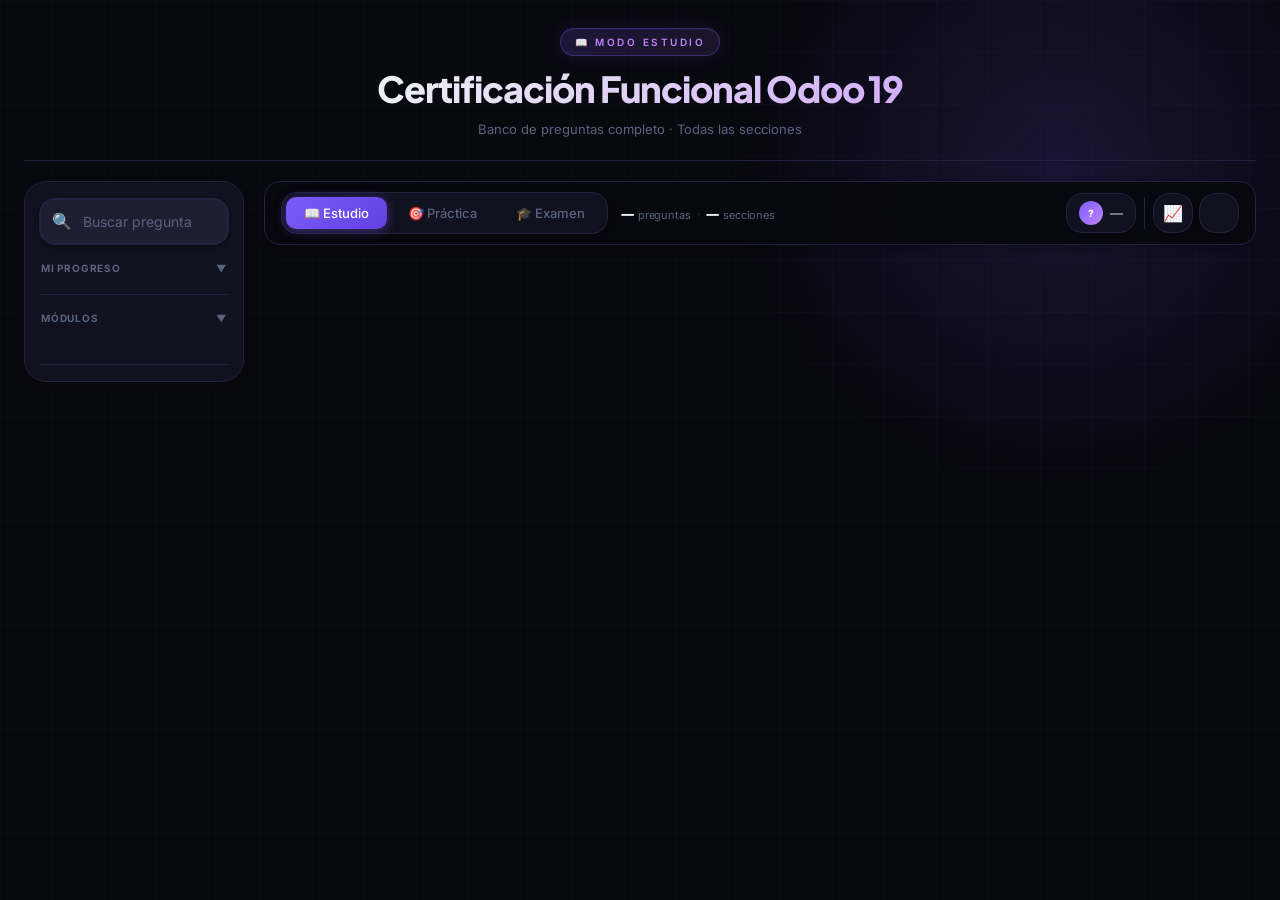
==== commit 92fefa81: "Corrige overflow horizontal y layout roto en mobile, reordena topbar - Apila .exam-config-intro/.exa" ====
--- a/index.html
+++ b/index.html
@@ -11,7 +11,7 @@
 <div class="container">
   <header>
     <div class="badge" id="modeBadge">📖 Modo Estudio</div>
-    <h1>Certificación Funcional<br>Odoo 19</h1>
+    <h1>Certificación Funcional Odoo 19</h1>
     <p class="subtitle">Banco de preguntas completo · Todas las secciones</p>
   </header>
 
@@ -63,10 +63,11 @@
         </div>
       </div>
 
-      <div class="sidebar-section">
+      <div class="sidebar-section" id="ssModulos">
         <div class="sidebar-section-header" onclick="toggleSidebarSection(this)">Módulos <span class="ss-toggle">▼</span></div>
         <div class="sidebar-section-body">
           <div class="section-tabs" id="sectionTabs"></div>
+          <p class="module-hint" id="moduleHint">💡 En Práctica puedes combinar varios módulos a la vez — haz clic en los que quieras repasar juntos.</p>
         </div>
       </div>
     </aside>
@@ -98,22 +99,28 @@
           </div>
         </div>
         <div class="topbar-actions">
-          <button class="progress-btn" id="progressBtn" onclick="openProgress()" title="Mi progreso">📈</button>
-          <div class="auditor-tools" id="auditorTools">
-            <button class="auditor-tools-btn" id="auditorToolsBtn" onclick="toggleAuditorTools(event)" title="Herramientas de auditor">🛠️</button>
-            <div class="auditor-tools-menu" id="auditorToolsMenu">
-              <button class="auditor-menu-item" id="userStatsBtn" onclick="openUserStats(); closeAuditorTools()">🏆 Resultados por persona</button>
-              <button class="auditor-menu-item" id="resultsBtn" onclick="toggleResults(); closeAuditorTools()">📊 Resultados</button>
-              <button class="auditor-menu-item" id="activityBtn" onclick="openActivity(); closeAuditorTools()">🕐 Historial de actividad</button>
-              <button class="auditor-menu-item" id="examConfigBtn" onclick="openExamConfigModal(); closeAuditorTools()">⚙️ Exámenes por módulo</button>
+          <div class="topbar-group topbar-group-identity">
+            <div class="user-badge" id="userBadge" onclick="showUserMenu()" title="Tu perfil">
+              <span class="user-avatar" id="userAvatar">?</span>
+              <span class="user-name"  id="userNameEl">—</span>
             </div>
-          </div>
-          <div class="user-badge" id="userBadge" onclick="showUserMenu()" title="Tu perfil">
-            <span class="user-avatar" id="userAvatar">?</span>
-            <span class="user-name"  id="userNameEl">—</span>
-          </div>
-          <button class="auditor-btn" id="auditorBtn" onclick="toggleAuditor()">🔑</button>
-          <button class="theme-btn" id="themeBtn" onclick="toggleTheme()" title="Tema"></button>
+            <button class="auditor-btn" id="auditorBtn" onclick="toggleAuditor()">🔑</button>
+          </div>
+          <div class="topbar-group-divider"></div>
+          <div class="topbar-group topbar-group-tools">
+            <button class="progress-btn" id="progressBtn" onclick="openProgress()" title="Mi progreso">📈</button>
+            <div class="auditor-tools" id="auditorTools">
+              <button class="auditor-tools-btn" id="auditorToolsBtn" onclick="toggleAuditorTools(event)" title="Herramientas de auditor">🛠️</button>
+              <div class="auditor-tools-menu" id="auditorToolsMenu">
+                <button class="auditor-menu-item" id="userStatsBtn" onclick="openUserStats(); closeAuditorTools()">🏆 Resultados por persona</button>
+                <button class="auditor-menu-item" id="resultsBtn" onclick="toggleResults(); closeAuditorTools()">📊 Resultados</button>
+                <button class="auditor-menu-item" id="activityBtn" onclick="openActivity(); closeAuditorTools()">🕐 Historial de actividad</button>
+                <button class="auditor-menu-item" id="examConfigBtn" onclick="openExamConfigModal(); closeAuditorTools()">⚙️ Exámenes por módulo</button>
+                <button class="auditor-menu-item" id="importBtn" onclick="openImportModal(); closeAuditorTools()">📥 Importar preguntas</button>
+              </div>
+            </div>
+            <button class="theme-btn" id="themeBtn" onclick="toggleTheme()" title="Tema"></button>
+          </div>
         </div>
       </div>
 
@@ -264,8 +271,11 @@
       <p>Ingresa tu correo y contraseña para acceder.</p>
       <input type="email" id="loginEmail" placeholder="correo@ejemplo.com" maxlength="120"
              onkeydown="if(event.key==='Enter') doLogin()">
-      <input type="password" id="loginPassword" placeholder="Contraseña"
-             onkeydown="if(event.key==='Enter') doLogin()">
+      <div class="login-pass-wrap">
+        <input type="password" id="loginPassword" placeholder="Contraseña"
+               onkeydown="if(event.key==='Enter') doLogin()">
+        <button type="button" class="login-pass-toggle" id="loginPassToggle" title="Mostrar contraseña" onclick="toggleLoginPasswordVisibility()">👁️</button>
+      </div>
       <div class="modal-actions">
         <button class="modal-btn confirm" onclick="doLogin()">Entrar</button>
       </div>
@@ -306,6 +316,34 @@
     </div>
   </div>
 
+  <!-- Importar preguntas (auditor) -->
+  <div class="modal-overlay" id="importOverlay" onclick="closeImportModal()">
+    <div class="modal activity-modal" onclick="event.stopPropagation()">
+      <div class="activity-header">
+        <h3>📥 Importar preguntas</h3>
+        <button class="modal-btn cancel" style="flex:0;padding:8px 14px" onclick="closeImportModal()">✕</button>
+      </div>
+      <div class="import-body">
+        <ol class="import-steps">
+          <li>
+            Descarga la plantilla y llénala en Excel/Sheets — una pregunta por fila, sin tocar el orden de las columnas.
+            <button class="import-template-btn" onclick="downloadQuestionTemplate()">⬇️ Descargar plantilla (.csv)</button>
+          </li>
+          <li>Selecciona y copia las filas con datos (sin la fila de encabezados).</li>
+          <li>Pégalas abajo, revisa la vista previa y confirma.</li>
+        </ol>
+        <textarea id="importTextarea" class="form-textarea import-textarea" rows="6"
+          placeholder="Pega aquí las filas copiadas de tu hoja de cálculo (una pregunta por línea)…"
+          oninput="previewImport()"></textarea>
+        <div id="importPreview" class="import-preview"></div>
+      </div>
+      <div class="modal-actions" style="margin-top:14px">
+        <button class="modal-btn cancel" onclick="closeImportModal()">Cancelar</button>
+        <button class="modal-btn confirm" id="importConfirmBtn" onclick="runImport()" disabled>Importar</button>
+      </div>
+    </div>
+  </div>
+
   <!-- Resultados por persona (auditor) -->
   <div class="modal-overlay" id="userStatsOverlay" onclick="closeUserStats()">
     <div class="modal activity-modal" onclick="event.stopPropagation()">
--- a/style.css
+++ b/style.css
@@ -63,7 +63,7 @@
 ═══════════════════════════════════════════════════════════════════════════ */
 *, *::before, *::after { margin: 0; padding: 0; box-sizing: border-box; }
 
-html { scroll-behavior: smooth; }
+html { scroll-behavior: smooth; overflow-x: hidden; }
 
 body {
   background: var(--bg);
@@ -270,6 +270,14 @@
 }
 .topbar-actions {
   display: flex; gap: 6px; align-items: center; flex-shrink: 0;
+}
+/* Agrupa identidad (avatar+nombre / auditor) y herramientas (progreso,
+   menú de auditor, tema) en bloques separados por un divisor — antes
+   eran 5 controles de formas distintas compitiendo en una sola fila. */
+.topbar-group { display: flex; align-items: center; gap: 6px; }
+.topbar-group-divider {
+  width: 1px; align-self: stretch; margin: 4px 2px;
+  background: var(--border);
 }
 /* Stats inline en topbar */
 .topbar-stats {
@@ -570,11 +578,11 @@
   box-shadow: var(--shadow-sm);
 }
 .auditor-btn.visible { display: inline-flex; align-items: center; justify-content: center; }
-.auditor-btn:hover { border-color: var(--yellow); color: var(--yellow); }
+.auditor-btn:hover { border-color: var(--accent); color: var(--accent); }
 .auditor-btn.active {
-  background: rgba(251,191,36,0.12);
-  border-color: var(--yellow); color: var(--yellow);
-  box-shadow: 0 0 12px rgba(251,191,36,0.2);
+  background: var(--accent-glow);
+  border-color: var(--accent); color: var(--accent);
+  box-shadow: 0 0 12px var(--accent-glow);
 }
 
 /* Menú desplegable que agrupa las herramientas de auditor menos usadas
@@ -683,6 +691,13 @@
   display: flex; gap: 6px; flex-wrap: wrap;
   margin-bottom: 20px;
 }
+.module-hint {
+  display: none;
+  font-size: 11px; line-height: 1.4; color: var(--muted);
+  margin: 8px 2px 0;
+}
+.module-hint.visible { display: block; }
+
 .tab {
   padding: 7px 15px;
   border-radius: 100px;
@@ -756,13 +771,6 @@
   box-shadow: var(--shadow-sm);
   position: relative;
 }
-.q-card::after {
-  content: '';
-  position: absolute; top: 0; left: 0;
-  width: 3px; height: 100%;
-  background: transparent;
-  transition: background var(--transition);
-}
 .q-card:hover {
   border-color: var(--border2);
   box-shadow: var(--shadow-md);
@@ -771,9 +779,6 @@
 .q-card.expanded {
   border-color: rgba(124,92,252,0.4);
   box-shadow: 0 4px 24px rgba(124,92,252,0.12);
-}
-.q-card.expanded::after {
-  background: linear-gradient(180deg, var(--accent), var(--accent2));
 }
 .q-card.flag-segura  { border-left: 3px solid var(--green); }
 .q-card.flag-revisar { border-left: 3px solid var(--yellow); }
@@ -858,6 +863,11 @@
   background: rgba(255,255,255,0.03);
   border: 1px solid var(--border);
 }
+.flag-divider {
+  width: 1px; height: 20px;
+  background: var(--border);
+  margin: 0 2px; flex-shrink: 0;
+}
 .flag-btn:hover { opacity: 1; background: rgba(255,255,255,0.06); border-color: var(--border2); }
 .flag-btn.active { opacity: 1; background: rgba(255,255,255,0.07); border-color: var(--border2); }
 .ilegible-btn.active { opacity: 1; }
@@ -866,7 +876,7 @@
 
 .prueba-btn {
   font-size: 9px !important; font-weight: 800 !important;
-  opacity: 0.5; letter-spacing: 0.3px;
+  color: var(--text2); opacity: 0.7; letter-spacing: 0.3px;
 }
 .prueba-btn:hover { opacity: 1 !important; }
 .prueba-btn.active { opacity: 1 !important; }
@@ -880,13 +890,13 @@
   flex-shrink: 0;
   width: 26px; height: 26px;
   display: flex; align-items: center; justify-content: center;
-  color: var(--muted); font-size: 18px; font-weight: 300;
+  color: var(--muted); font-size: 13px; font-weight: 700;
   transition: all var(--transition);
   border-radius: 50%; background: transparent;
   margin-top: 2px;
 }
 .q-card.expanded .q-toggle {
-  transform: rotate(45deg);
+  transform: rotate(180deg);
   color: var(--accent);
   background: rgba(124,92,252,0.12);
 }
@@ -1206,6 +1216,67 @@
   white-space: nowrap; transition: all var(--transition);
 }
 .exam-config-bulk-actions button:hover { background: rgba(192,132,252,0.12); }
+
+.import-body {
+  flex: 1; min-height: 0; overflow-y: auto;
+  display: flex; flex-direction: column;
+}
+.import-steps {
+  list-style: none; counter-reset: import-step;
+  display: flex; flex-direction: column; gap: 10px;
+  margin-bottom: 16px;
+}
+.import-steps li {
+  counter-increment: import-step;
+  display: flex; align-items: center; flex-wrap: wrap; gap: 10px;
+  font-size: 14px; color: var(--text2); line-height: 1.5;
+  padding-left: 32px; position: relative;
+}
+.import-steps li::before {
+  content: counter(import-step);
+  position: absolute; left: 0; top: 1px;
+  width: 22px; height: 22px; border-radius: 50%;
+  background: var(--accent-glow); color: var(--accent2);
+  font-size: 12px; font-weight: 700;
+  display: flex; align-items: center; justify-content: center;
+}
+.import-template-btn {
+  display: inline-flex; align-items: center; gap: 6px;
+  padding: 7px 14px;
+  border-radius: var(--radius-sm);
+  border: 1px solid var(--accent);
+  background: var(--accent-glow);
+  color: var(--accent2);
+  font-family: 'Inter', sans-serif;
+  font-size: 12px; font-weight: 600;
+  cursor: pointer; white-space: nowrap;
+  transition: all var(--transition);
+}
+.import-template-btn:hover { background: rgba(124,92,252,0.22); transform: translateY(-1px); }
+
+.import-textarea {
+  font-family: 'Menlo', 'Consolas', monospace;
+  font-size: 12px; line-height: 1.5;
+  resize: vertical; min-height: 120px;
+}
+.import-preview { margin-top: 12px; }
+.import-summary {
+  display: flex; flex-wrap: wrap; gap: 8px 14px; align-items: center;
+  font-size: 13px; font-weight: 600;
+}
+.import-ok  { color: var(--green); }
+.import-bad { color: var(--red); }
+.import-errors {
+  list-style: none; margin-top: 8px;
+  max-height: 160px; overflow-y: auto;
+  display: flex; flex-direction: column; gap: 4px;
+}
+.import-errors li {
+  font-size: 12px; color: var(--muted);
+  padding: 6px 10px; border-radius: var(--radius-sm);
+  background: rgba(248,113,113,0.08);
+  border: 1px solid rgba(248,113,113,0.2);
+}
 
 .exam-config-divider { height: 1px; background: var(--border); margin: 10px 0; }
 .exam-config-row { align-items: center; justify-content: space-between; }
@@ -1412,10 +1483,11 @@
   background: linear-gradient(135deg, var(--accent), #6340e0);
   color: #fff; font-size: 28px; border: none; cursor: pointer;
   box-shadow: 0 4px 24px rgba(124,92,252,0.5);
-  z-index: 50; transition: all var(--transition);
+  z-index: 50; transition: all var(--transition), opacity var(--transition);
 }
 .fab.visible { display: flex; align-items: center; justify-content: center; }
-.fab:hover   { transform: scale(1.08) rotate(10deg); box-shadow: 0 6px 32px rgba(124,92,252,0.65); }
+.fab:hover   { transform: scale(1.08) rotate(10deg); box-shadow: 0 6px 32px rgba(124,92,252,0.65); opacity: 1; }
+body:has(.modal-overlay.visible) .fab { display: none; }
 
 /* ═══════════════════════════════════════════════════════════════════════════
    MODALS
@@ -1443,6 +1515,19 @@
   color: var(--text); margin-bottom: 10px;
 }
 .modal p { font-size: 14px; color: var(--muted); margin-bottom: 20px; }
+.login-pass-wrap { position: relative; }
+.login-pass-wrap input { padding-right: 44px; }
+.login-pass-toggle {
+  position: absolute; right: 4px; top: 50%;
+  transform: translateY(calc(-50% - 8px));
+  width: 32px; height: 32px;
+  display: flex; align-items: center; justify-content: center;
+  background: none; border: none; cursor: pointer;
+  font-size: 16px; opacity: 0.6;
+  border-radius: var(--radius-sm);
+  transition: opacity var(--transition);
+}
+.login-pass-toggle:hover { opacity: 1; }
 .modal input {
   width: 100%;
   background: var(--surface);
@@ -1582,13 +1667,43 @@
   .stat-num  { font-size: 26px; }
   .stat-label { font-size: 9px; }
 
+  /* .mode-btn usa white-space:nowrap y .mode-toggle no encogía ni
+     envolvía sus 3 botones — en pantallas angostas su ancho mínimo
+     superaba el viewport y forzaba scroll horizontal de toda la página. */
+  .mode-toggle {
+    max-width: 100%; overflow-x: auto;
+    -webkit-overflow-scrolling: touch; scrollbar-width: none;
+  }
+  .mode-toggle::-webkit-scrollbar { display: none; }
+  .mode-btn { padding: 7px 12px; font-size: 12px; flex-shrink: 0; }
+
   .sticky-bar { padding: 10px 0 4px; margin: -10px 0 0; }
   .controls { gap: 8px; margin-bottom: 12px; }
   .controls-row1 { flex-direction: column; gap: 8px; }
   .controls-row2 { gap: 6px; flex-wrap: wrap; }
   .auditor-tools-btn { width: 36px; height: 36px; }
+  .auditor-tools-menu {
+    right: auto; left: 50%;
+    transform: translateX(-50%);
+    width: max-content; max-width: calc(100vw - 32px);
+    min-width: 0;
+  }
   .auditor-btn   { font-size: 12px; padding: 9px 12px; }
   .theme-btn     { width: 36px; height: 36px; }
+
+  /* "Exámenes por módulo": el intro (texto + botones) y cada fila
+     (toggle + duración) son filas flex con justify-content:space-between
+     que no encogían — en pantallas angostas forzaban overflow horizontal
+     del modal. Se apilan verticalmente. */
+  .exam-config-intro {
+    flex-direction: column; align-items: stretch; gap: 10px;
+  }
+  .exam-config-bulk-actions { justify-content: flex-end; }
+  .exam-config-row, .exam-config-row-full {
+    flex-direction: column; align-items: stretch; gap: 8px;
+  }
+  .exam-config-toggle span { white-space: normal; }
+  .exam-config-duration { justify-content: flex-end; }
 
   .quick-filters, .prueba-filters { gap: 5px; margin-bottom: 10px; }
   .qf-btn, .pf-btn { font-size: 11px; padding: 5px 10px; }
@@ -1644,7 +1759,7 @@
 
   .flag-btn  { width: 24px; height: 24px; font-size: 12px; border-radius: 6px; }
   .prueba-btn { font-size: 9px !important; width: 22px !important; height: 22px !important; }
-  .edit-btn  { display: none; }
+  .edit-btn, .flag-divider { display: none; }
 
   .q-section { font-size: 9px; gap: 5px; margin-bottom: 5px; }
   .q-text    { font-size: 14px; line-height: 1.55; }
@@ -1676,7 +1791,11 @@
   .modal h3 { font-size: 18px; }
   .modal.q-modal { padding: 24px 20px; }
 
-  .fab  { bottom: 20px; right: 16px; width: 50px; height: 50px; font-size: 24px; }
+  /* En mobile el FAB queda fijo sobre las tarjetas al hacer scroll;
+     se atenúa para que no "tape" visualmente las banderas/badges
+     que terminan debajo, y recupera opacidad completa al tocarlo. */
+  .fab  { bottom: 20px; right: 16px; width: 50px; height: 50px; font-size: 24px; opacity: 0.8; }
+  .fab:active { opacity: 1; }
   .toast { font-size: 12px; padding: 10px 18px; max-width: calc(100vw - 32px); white-space: normal; text-align: center; }
   .result-count { font-size: 12px; }
 }
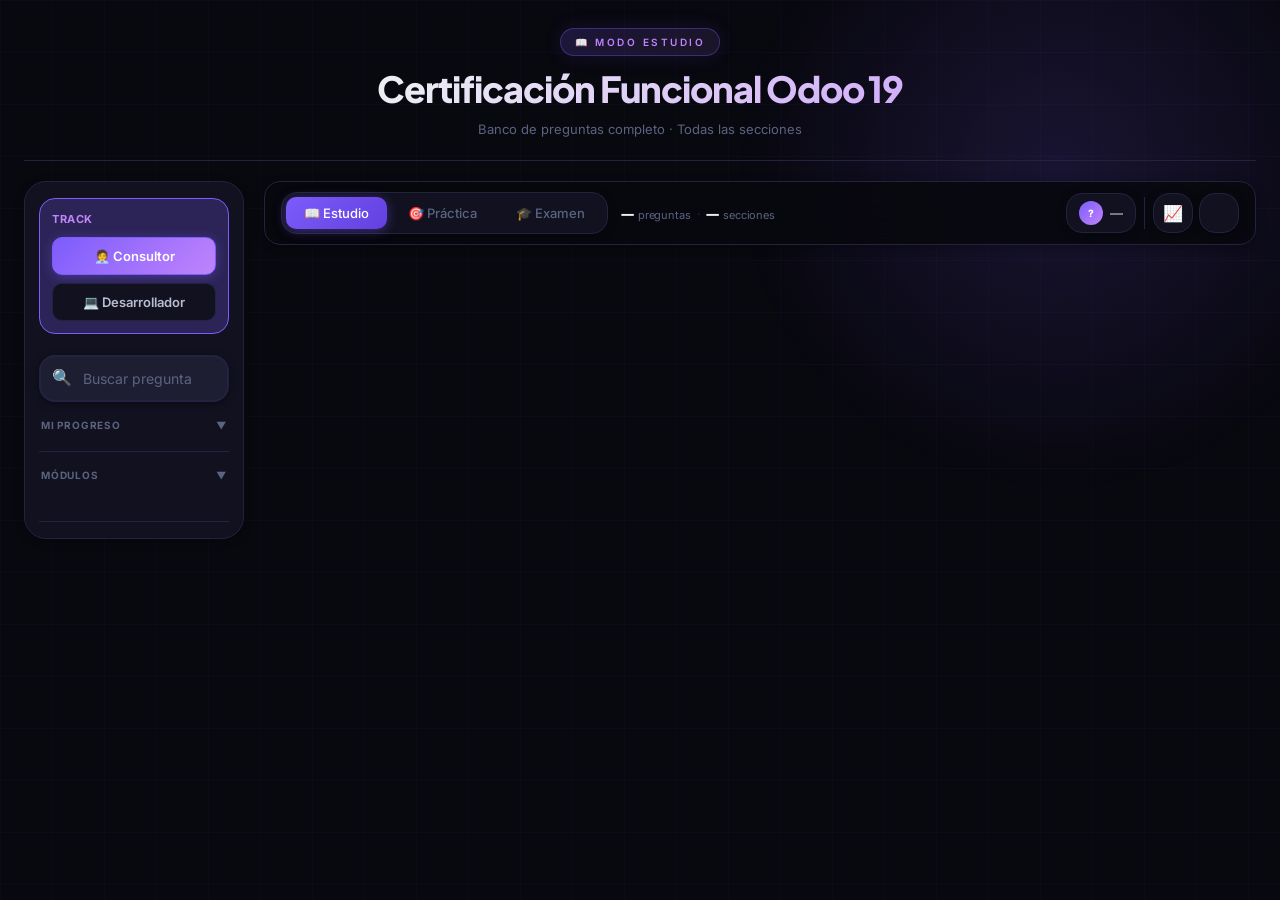
==== commit 0636c45d: "Agrega track Consultor/Desarrollador, pool aleatorio por examen y editar en lote - Separa el banco e" ====
--- a/index.html
+++ b/index.html
@@ -19,6 +19,13 @@
 
     <!-- ── SIDEBAR ──────────────────────────────────── -->
     <aside class="sidebar">
+      <div class="track-switcher" id="trackSwitcher">
+        <div class="track-switcher-label">Track</div>
+        <div class="track-switcher-buttons">
+          <button class="track-btn active" id="qfTrackConsultor" onclick="setActiveTrack('consultor')">🧑‍💼 Consultor</button>
+          <button class="track-btn" id="qfTrackDev" onclick="setActiveTrack('desarrollador')">💻 Desarrollador</button>
+        </div>
+      </div>
       <div class="search-box">
         <span class="icon">🔍</span>
         <input type="text" id="searchInput" placeholder="Buscar pregunta...">
@@ -112,11 +119,17 @@
             <div class="auditor-tools" id="auditorTools">
               <button class="auditor-tools-btn" id="auditorToolsBtn" onclick="toggleAuditorTools(event)" title="Herramientas de auditor">🛠️</button>
               <div class="auditor-tools-menu" id="auditorToolsMenu">
+                <div class="auditor-menu-group-label">Preguntas</div>
+                <button class="auditor-menu-item" id="importBtn" onclick="openImportModal(); closeAuditorTools()">📥 Importar preguntas</button>
+                <button class="auditor-menu-item" id="bulkEditBtnMenu" onclick="openBulkEditModal(); closeAuditorTools()">📋 Editar en lote</button>
+                <div class="auditor-menu-divider"></div>
+                <div class="auditor-menu-group-label">Configuración</div>
+                <button class="auditor-menu-item" id="examConfigBtn" onclick="openExamConfigModal(); closeAuditorTools()">⚙️ Exámenes por módulo</button>
+                <div class="auditor-menu-divider"></div>
+                <div class="auditor-menu-group-label">Reportes</div>
                 <button class="auditor-menu-item" id="userStatsBtn" onclick="openUserStats(); closeAuditorTools()">🏆 Resultados por persona</button>
                 <button class="auditor-menu-item" id="resultsBtn" onclick="toggleResults(); closeAuditorTools()">📊 Resultados</button>
                 <button class="auditor-menu-item" id="activityBtn" onclick="openActivity(); closeAuditorTools()">🕐 Historial de actividad</button>
-                <button class="auditor-menu-item" id="examConfigBtn" onclick="openExamConfigModal(); closeAuditorTools()">⚙️ Exámenes por módulo</button>
-                <button class="auditor-menu-item" id="importBtn" onclick="openImportModal(); closeAuditorTools()">📥 Importar preguntas</button>
               </div>
             </div>
             <button class="theme-btn" id="themeBtn" onclick="toggleTheme()" title="Tema"></button>
@@ -215,6 +228,12 @@
     <div class="modal q-modal" onclick="event.stopPropagation()">
       <h3 id="qModalTitle">Editar pregunta</h3>
 
+      <label class="form-label">Track</label>
+      <div class="answer-radio">
+        <label class="radio-opt"><input type="radio" name="qTrack" value="consultor"> 🧑‍💼 Consultor</label>
+        <label class="radio-opt"><input type="radio" name="qTrack" value="desarrollador"> 💻 Desarrollador</label>
+      </div>
+
       <label class="form-label">Sección</label>
       <input list="sectionList" id="qSection" class="form-input" placeholder="Ej. Ventas">
       <datalist id="sectionList"></datalist>
@@ -330,8 +349,13 @@
             <button class="import-template-btn" onclick="downloadQuestionTemplate()">⬇️ Descargar plantilla (.csv)</button>
           </li>
           <li>Selecciona y copia las filas con datos (sin la fila de encabezados).</li>
-          <li>Pégalas abajo, revisa la vista previa y confirma.</li>
+          <li>Elige el track y pégalas abajo, revisa la vista previa y confirma.</li>
         </ol>
+        <label class="form-label">Track de este lote</label>
+        <div class="answer-radio" style="margin-bottom:12px">
+          <label class="radio-opt"><input type="radio" name="importTrack" value="consultor" checked> 🧑‍💼 Consultor</label>
+          <label class="radio-opt"><input type="radio" name="importTrack" value="desarrollador"> 💻 Desarrollador</label>
+        </div>
         <textarea id="importTextarea" class="form-textarea import-textarea" rows="6"
           placeholder="Pega aquí las filas copiadas de tu hoja de cálculo (una pregunta por línea)…"
           oninput="previewImport()"></textarea>
@@ -340,6 +364,69 @@
       <div class="modal-actions" style="margin-top:14px">
         <button class="modal-btn cancel" onclick="closeImportModal()">Cancelar</button>
         <button class="modal-btn confirm" id="importConfirmBtn" onclick="runImport()" disabled>Importar</button>
+      </div>
+    </div>
+  </div>
+
+  <!-- Editar preguntas en lote (auditor) -->
+  <div class="modal-overlay" id="bulkEditOverlay" onclick="closeBulkEditModal()">
+    <div class="modal activity-modal" onclick="event.stopPropagation()">
+      <div class="activity-header">
+        <h3>📋 Editar preguntas en lote</h3>
+        <button class="modal-btn cancel" style="flex:0;padding:8px 14px" onclick="closeBulkEditModal()">✕</button>
+      </div>
+      <div class="bulk-delete-filters">
+        <div class="bd-filter">
+          <label class="form-label">Módulo</label>
+          <select id="bdSection" class="form-input" onchange="updateBulkEditPreview()"></select>
+        </div>
+        <div class="bd-filter">
+          <label class="form-label">Prueba</label>
+          <select id="bdPrueba" class="form-input" onchange="updateBulkEditPreview()">
+            <option value="">Todas</option>
+            <option value="prueba1">Prueba 1</option>
+            <option value="prueba2">Prueba 2</option>
+            <option value="prueba3">Prueba 3</option>
+            <option value="__none__">Sin prueba asignada</option>
+          </select>
+        </div>
+        <div class="bd-filter">
+          <label class="form-label">Track</label>
+          <select id="bdTrack" class="form-input" onchange="updateBulkEditPreview()">
+            <option value="">Todos</option>
+            <option value="consultor">🧑‍💼 Consultor</option>
+            <option value="desarrollador">💻 Desarrollador</option>
+          </select>
+        </div>
+        <div class="bd-filter">
+          <label class="form-label">Importadas desde</label>
+          <input type="date" id="bdDateFrom" class="form-input" onchange="updateBulkEditPreview()">
+        </div>
+        <div class="bd-filter">
+          <label class="form-label">Hasta</label>
+          <input type="date" id="bdDateTo" class="form-input" onchange="updateBulkEditPreview()">
+        </div>
+      </div>
+      <div id="bulkEditList" class="activity-list"></div>
+      <div class="bulk-edit-action">
+        <div class="bd-filter">
+          <label class="form-label">¿Qué quieres hacer con las preguntas encontradas?</label>
+          <select id="bdAction" class="form-input" onchange="onBulkActionChange()">
+            <option value="delete">🗑️ Eliminar</option>
+            <option value="section">📦 Cambiar módulo</option>
+            <option value="prueba">📝 Cambiar prueba</option>
+            <option value="track">🏷️ Cambiar track</option>
+            <option value="status">✅ Cambiar estado</option>
+          </select>
+        </div>
+        <div class="bd-filter" id="bdActionExtraWrap" style="display:none">
+          <label class="form-label" id="bdActionExtraLabel">Nuevo valor</label>
+          <div id="bdActionExtra"></div>
+        </div>
+      </div>
+      <div class="modal-actions" style="margin-top:14px">
+        <button class="modal-btn delete" id="bulkEditConfirmBtn" onclick="confirmBulkAction()" disabled>🗑️ Eliminar</button>
+        <button class="modal-btn cancel" onclick="closeBulkEditModal()">Cancelar</button>
       </div>
     </div>
   </div>
--- a/style.css
+++ b/style.css
@@ -604,9 +604,10 @@
 
 .auditor-tools-menu {
   display: none;
-  position: absolute; top: calc(100% + 8px); right: 0;
+  position: fixed;
   flex-direction: column; gap: 4px;
   min-width: 230px;
+  max-width: calc(100vw - 32px);
   background: var(--surface); border: 1px solid var(--border);
   border-radius: var(--radius-md); padding: 8px;
   box-shadow: var(--shadow-md);
@@ -628,6 +629,12 @@
 }
 .auditor-menu-item:hover { background: var(--surface2); border-color: var(--border); }
 .auditor-menu-item.active { background: rgba(192,132,252,0.12); border-color: var(--accent2); color: var(--accent2); }
+.auditor-menu-group-label {
+  font-size: 10px; font-weight: 700; color: var(--muted);
+  text-transform: uppercase; letter-spacing: 0.05em;
+  padding: 6px 12px 2px;
+}
+.auditor-menu-divider { height: 1px; background: var(--border); margin: 4px 6px; }
 
 .theme-btn {
   width: 40px; height: 40px;
@@ -644,6 +651,40 @@
 /* ═══════════════════════════════════════════════════════════════════════════
    FILTROS RÁPIDOS & PRUEBA
 ═══════════════════════════════════════════════════════════════════════════ */
+.track-switcher {
+  background: var(--accent-glow);
+  border: 1px solid var(--accent);
+  border-radius: var(--radius-md);
+  padding: 12px;
+  margin-bottom: 16px;
+}
+.track-switcher-label {
+  font-size: 11px; font-weight: 700; color: var(--accent2);
+  text-transform: uppercase; letter-spacing: 0.05em;
+  margin-bottom: 8px;
+}
+.track-switcher-buttons { display: flex; gap: 8px; flex-wrap: wrap; }
+.track-btn {
+  flex: 1; min-width: 110px;
+  display: flex; align-items: center; justify-content: center; gap: 6px;
+  padding: 10px 12px;
+  border-radius: var(--radius-sm);
+  border: 1px solid var(--border);
+  background: var(--surface);
+  color: var(--text2);
+  font-size: 13px; font-weight: 600;
+  font-family: 'Inter', sans-serif;
+  cursor: pointer;
+  transition: all var(--transition);
+}
+.track-btn:hover { border-color: var(--accent2); color: var(--text); }
+.track-btn.active {
+  background: linear-gradient(135deg, var(--accent), var(--accent2));
+  border-color: var(--accent);
+  color: #fff;
+  box-shadow: 0 2px 12px rgba(124,92,252,0.35);
+}
+
 .quick-filters, .prueba-filters {
   display: flex; gap: 7px; flex-wrap: wrap;
   margin-bottom: 12px;
@@ -874,6 +915,43 @@
 .edit-btn { opacity: 0.35; }
 .edit-btn:hover { opacity: 1 !important; }
 
+.card-menu-btn {
+  width: 28px; height: 28px;
+  border-radius: 7px; border: 1px solid var(--border);
+  background: var(--surface3); cursor: pointer;
+  color: var(--text2); font-size: 16px; font-weight: 700;
+  display: flex; align-items: center; justify-content: center;
+  transition: all var(--transition); padding: 0;
+}
+.card-menu-btn:hover { border-color: var(--accent2); color: var(--accent2); background: rgba(192,132,252,0.1); }
+
+.card-actions-menu {
+  position: absolute;
+  min-width: 220px;
+  background: var(--surface); border: 1px solid var(--border);
+  border-radius: var(--radius-md); padding: 10px;
+  box-shadow: var(--shadow-md);
+  z-index: 70;
+}
+.cam-label {
+  font-size: 10px; font-weight: 700; color: var(--muted);
+  text-transform: uppercase; letter-spacing: 0.05em;
+  padding: 2px 2px 6px;
+}
+.cam-row { display: flex; flex-wrap: wrap; gap: 4px; margin-bottom: 4px; }
+.cam-row .flag-btn { width: auto; height: auto; padding: 6px 9px; font-size: 12px; opacity: 0.85; border: 1px solid var(--border); }
+.cam-row .flag-btn:hover, .cam-row .flag-btn.active { opacity: 1; }
+.cam-divider { height: 1px; background: var(--border); margin: 6px 2px; }
+.cam-edit-btn {
+  width: 100%; text-align: left;
+  padding: 8px 10px; border-radius: var(--radius-sm);
+  border: 1px solid transparent; background: transparent;
+  color: var(--text); font-size: 13px; font-weight: 500;
+  font-family: 'Inter', sans-serif; cursor: pointer;
+  transition: all var(--transition);
+}
+.cam-edit-btn:hover { background: var(--surface2); border-color: var(--border); }
+
 .prueba-btn {
   font-size: 9px !important; font-weight: 800 !important;
   color: var(--text2); opacity: 0.7; letter-spacing: 0.3px;
@@ -1216,6 +1294,25 @@
   white-space: nowrap; transition: all var(--transition);
 }
 .exam-config-bulk-actions button:hover { background: rgba(192,132,252,0.12); }
+
+.bulk-delete-filters {
+  display: grid; grid-template-columns: repeat(4, 1fr);
+  gap: 12px; margin-bottom: 16px;
+}
+.bd-filter { display: flex; flex-direction: column; gap: 4px; min-width: 0; }
+.bd-filter .form-label { margin: 0; }
+.bd-filter .form-input { min-width: 0; }
+@media (max-width: 640px) {
+  .bulk-delete-filters { grid-template-columns: repeat(2, 1fr); }
+}
+
+.bulk-edit-action {
+  display: grid; grid-template-columns: 1fr 1fr;
+  gap: 12px; margin-top: 14px;
+}
+@media (max-width: 640px) {
+  .bulk-edit-action { grid-template-columns: 1fr; }
+}
 
 .import-body {
   flex: 1; min-height: 0; overflow-y: auto;
@@ -1299,6 +1396,24 @@
   text-align: center;
 }
 .exam-config-duration input[type="number"]:disabled { opacity: 0.4; cursor: not-allowed; }
+.exam-config-pool {
+  display: flex; align-items: center; gap: 6px;
+  font-size: 13px; color: var(--muted);
+}
+.exam-config-pool input[type="number"] {
+  width: 70px; padding: 6px 8px;
+  border: 1px solid var(--border); border-radius: var(--radius-sm);
+  background: var(--surface); color: var(--text);
+  font-family: 'Inter', sans-serif; font-size: 13px;
+  text-align: center;
+}
+.exam-config-pool input[type="number"]:disabled { opacity: 0.4; cursor: not-allowed; }
+.exam-config-group-label {
+  font-size: 12px; font-weight: 700; color: var(--accent2);
+  text-transform: uppercase; letter-spacing: 0.04em;
+  margin: 14px 0 6px;
+}
+.exam-config-group-label:first-child { margin-top: 0; }
 
 /* ═══════════════════════════════════════════════════════════════════════════
    EXAM TIMER BAR
@@ -1682,14 +1797,24 @@
   .controls-row1 { flex-direction: column; gap: 8px; }
   .controls-row2 { gap: 6px; flex-wrap: wrap; }
   .auditor-tools-btn { width: 36px; height: 36px; }
-  .auditor-tools-menu {
-    right: auto; left: 50%;
-    transform: translateX(-50%);
-    width: max-content; max-width: calc(100vw - 32px);
-    min-width: 0;
-  }
+  .auditor-tools-menu { width: max-content; min-width: 0; }
   .auditor-btn   { font-size: 12px; padding: 9px 12px; }
   .theme-btn     { width: 36px; height: 36px; }
+
+  /* .topbar-actions (identidad + herramientas) tenía flex-shrink:0 y el
+     nombre del usuario en texto — en pantallas muy angostas (~390px) su
+     ancho mínimo se pasaba unos px del viewport y forzaba scroll horizontal
+     de toda la página. Se oculta el nombre (el avatar ya identifica y el
+     menú "Tu perfil" sigue mostrando el nombre completo al abrirlo) y se
+     recorta el padding para que quepa siempre en una sola línea. */
+  .user-name { display: none; }
+  .user-badge { padding: 7px 9px; }
+  .topbar-actions {
+    gap: 4px;
+    max-width: 100%; overflow-x: auto;
+    -webkit-overflow-scrolling: touch; scrollbar-width: none;
+  }
+  .topbar-actions::-webkit-scrollbar { display: none; }
 
   /* "Exámenes por módulo": el intro (texto + botones) y cada fila
      (toggle + duración) son filas flex con justify-content:space-between
@@ -1703,9 +1828,10 @@
     flex-direction: column; align-items: stretch; gap: 8px;
   }
   .exam-config-toggle span { white-space: normal; }
-  .exam-config-duration { justify-content: flex-end; }
+  .exam-config-duration, .exam-config-pool { justify-content: flex-end; }
 
   .quick-filters, .prueba-filters { gap: 5px; margin-bottom: 10px; }
+  .track-btn { font-size: 12px; padding: 8px 10px; min-width: 0; }
   .qf-btn, .pf-btn { font-size: 11px; padding: 5px 10px; }
   .qf-btn span, .pf-btn span { font-size: 9px; padding: 1px 5px; }
 
@@ -1759,7 +1885,6 @@
 
   .flag-btn  { width: 24px; height: 24px; font-size: 12px; border-radius: 6px; }
   .prueba-btn { font-size: 9px !important; width: 22px !important; height: 22px !important; }
-  .edit-btn, .flag-divider { display: none; }
 
   .q-section { font-size: 9px; gap: 5px; margin-bottom: 5px; }
   .q-text    { font-size: 14px; line-height: 1.55; }
